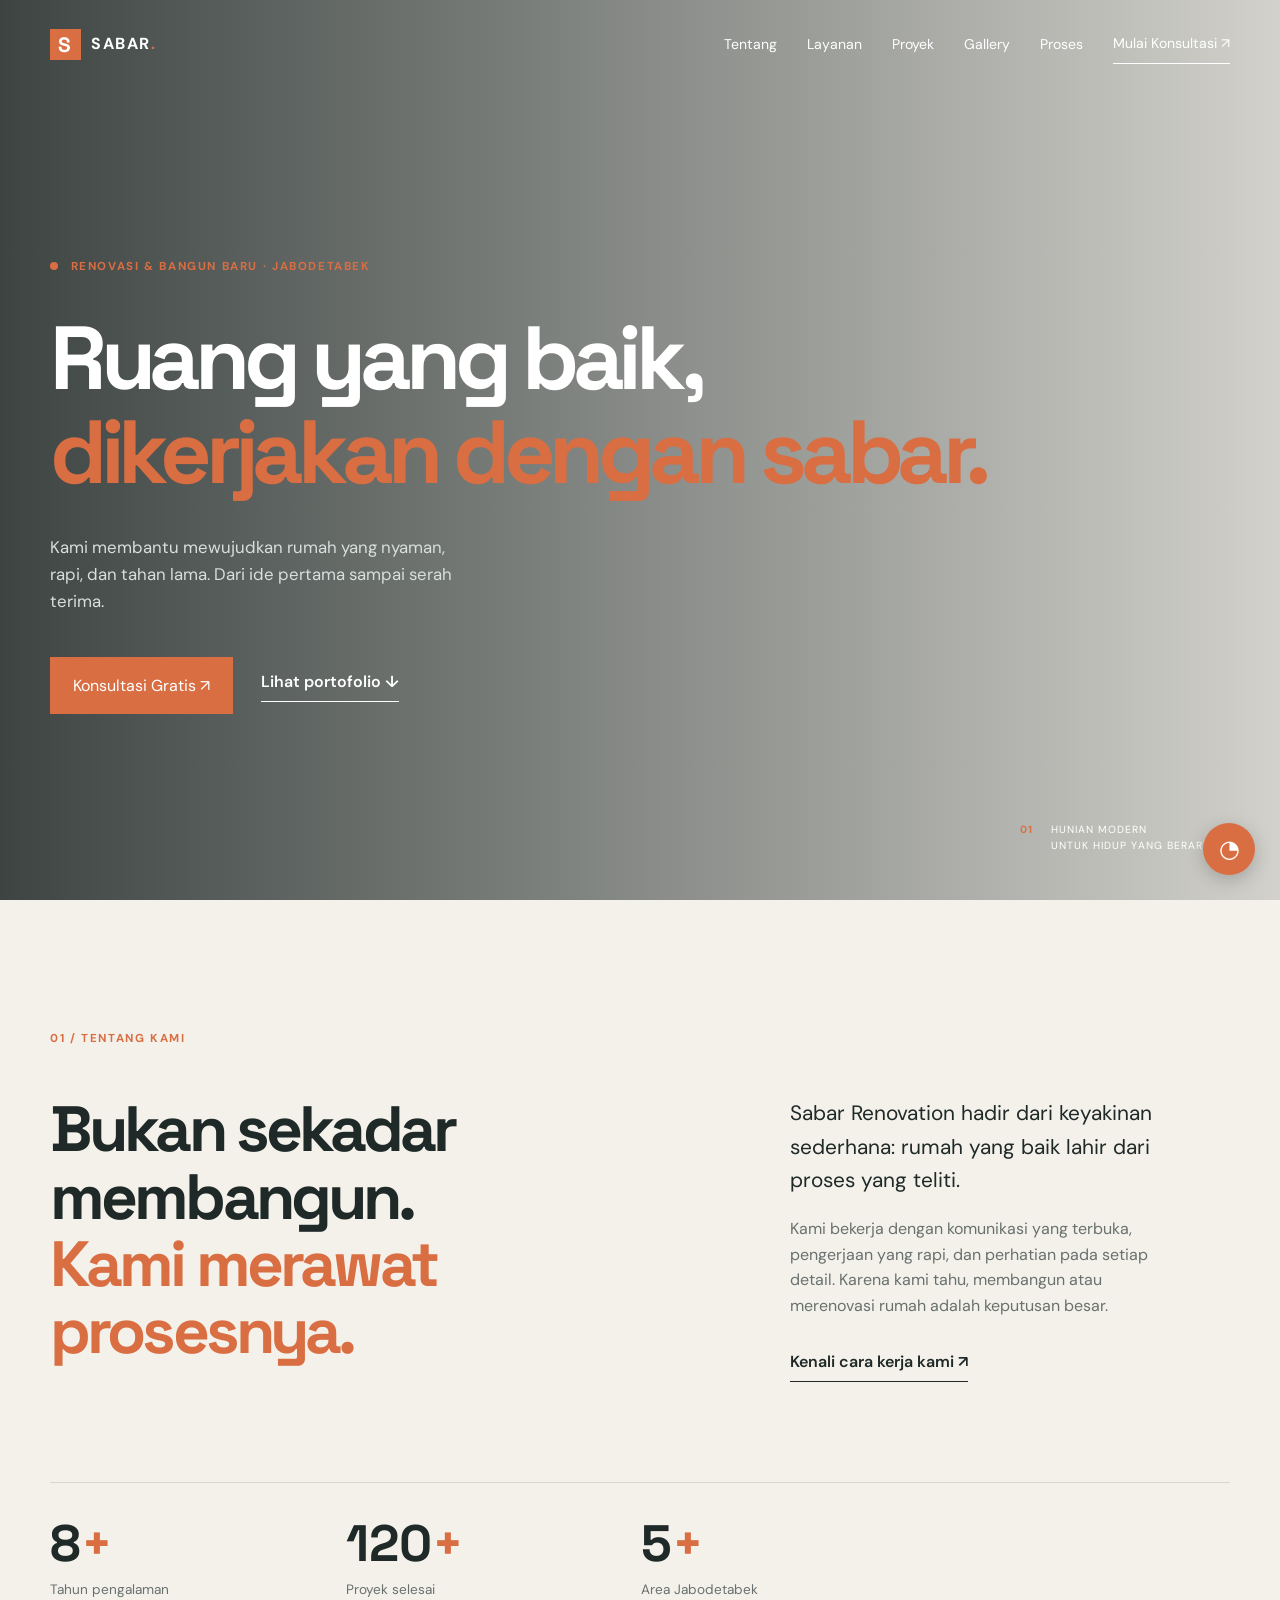
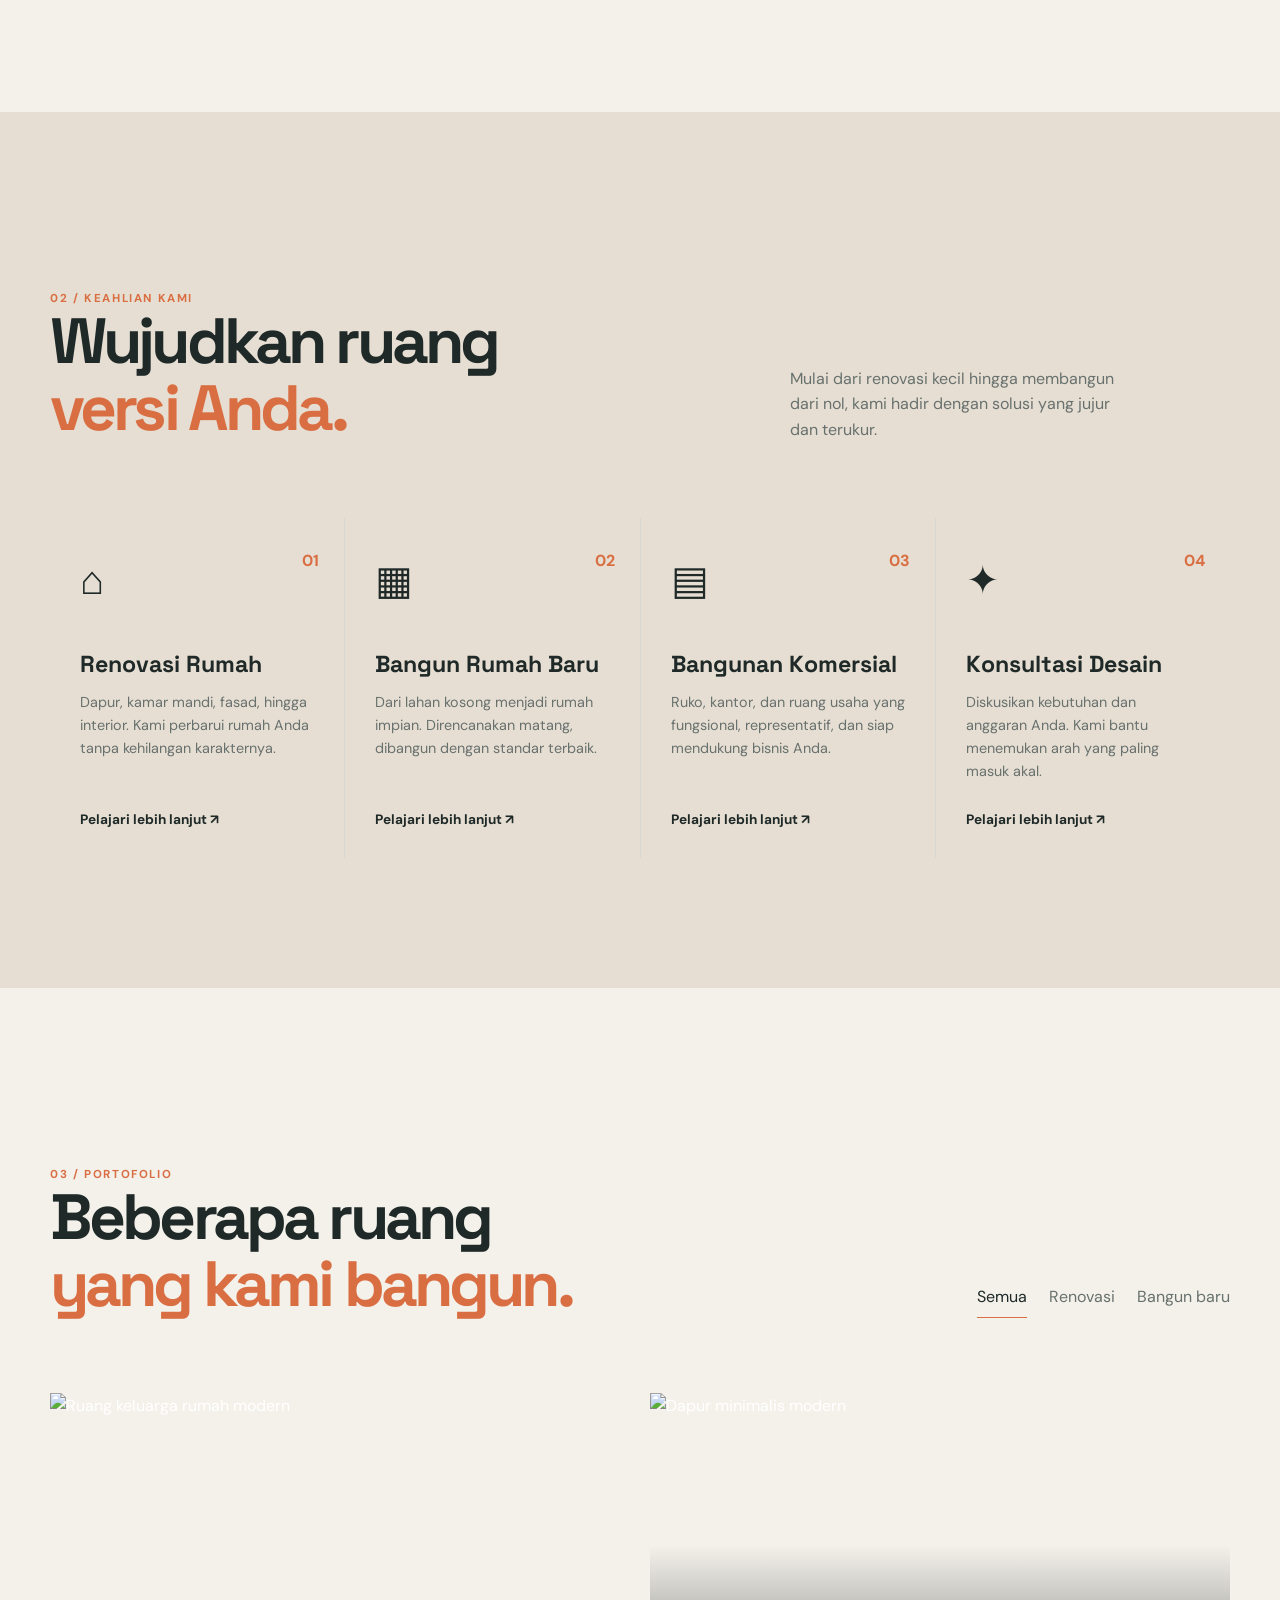
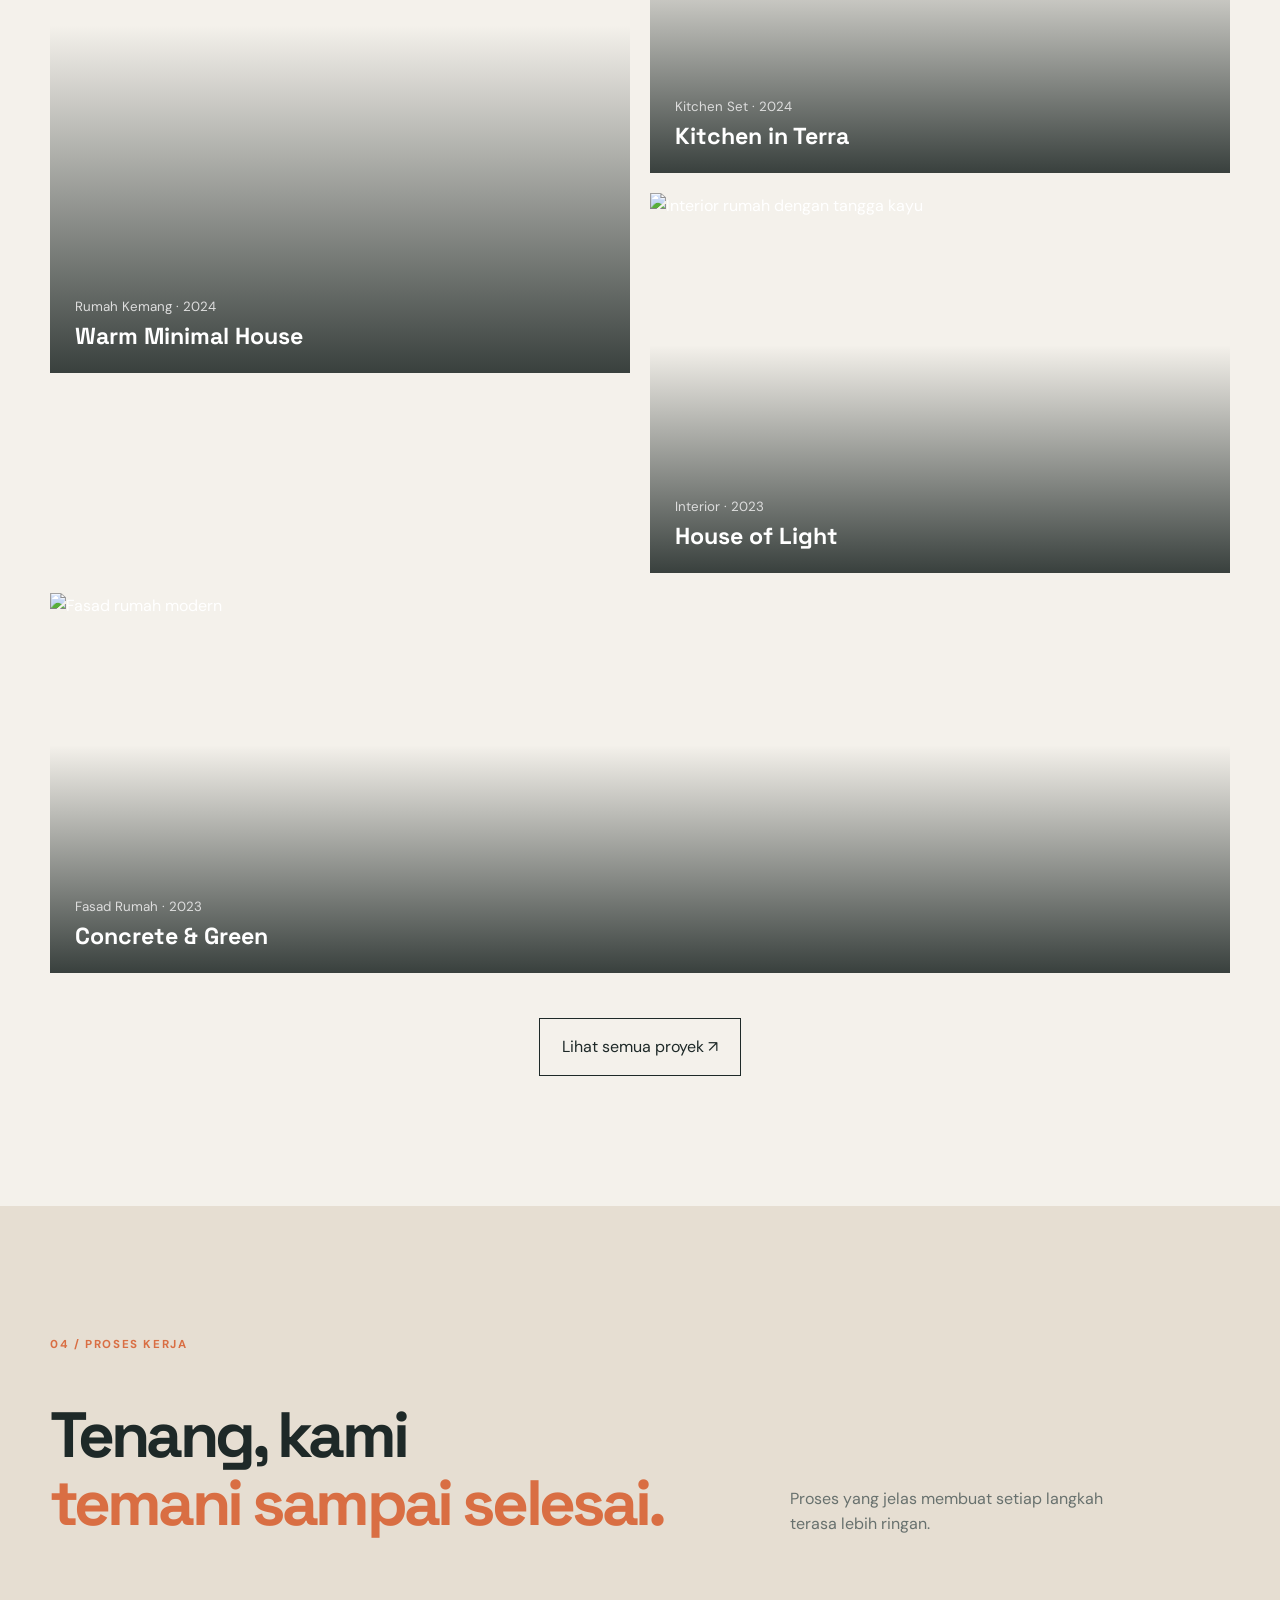
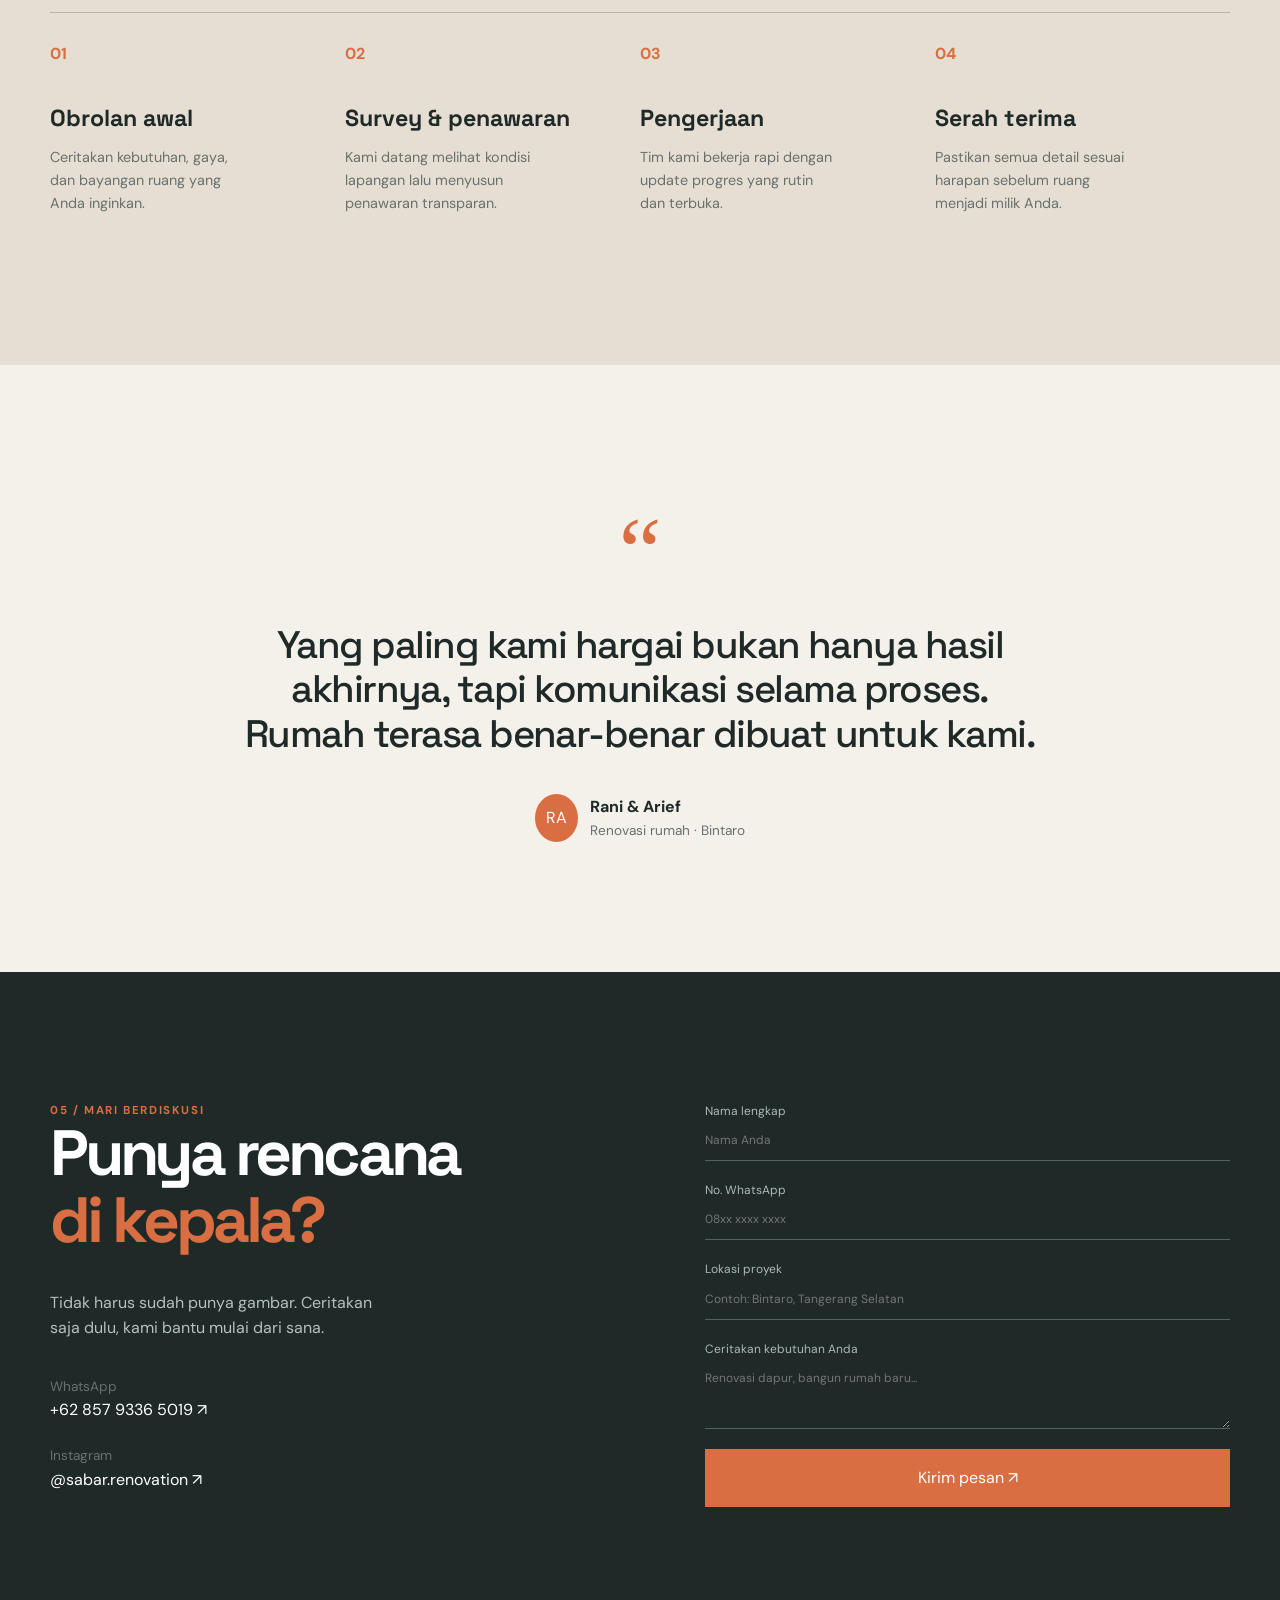
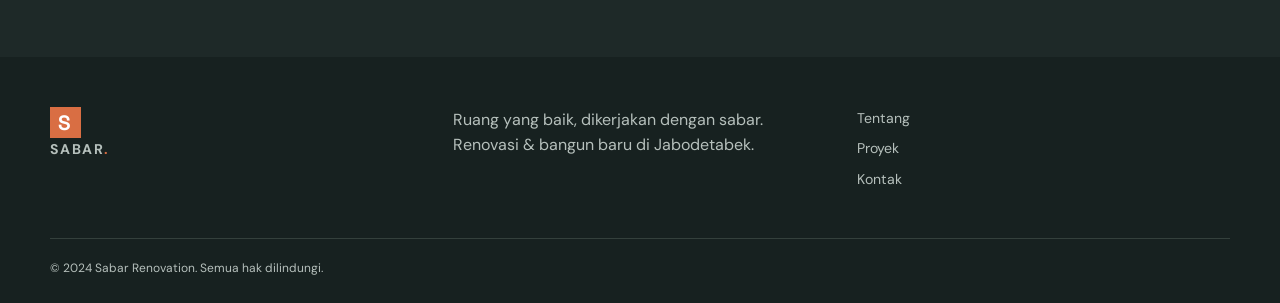
==== index.html @ 1140aaa8 "Create Sabar Renovation company profile" ====
<!doctype html>
<html lang="id">
<head>
  <meta charset="utf-8"><meta name="viewport" content="width=device-width, initial-scale=1">
  <meta name="description" content="Sabar Renovation membantu mewujudkan rumah impian melalui renovasi dan bangun baru di Jabodetabek.">
  <title>Sabar Renovation | Rumah Rapi, Dikerjakan dengan Sabar</title>
  <link rel="preconnect" href="https://fonts.googleapis.com"><link rel="preconnect" href="https://fonts.gstatic.com" crossorigin>
  <link href="https://fonts.googleapis.com/css2?family=DM+Sans:wght@400;500;600;700&family=Space+Grotesk:wght@500;600;700&display=swap" rel="stylesheet"><link rel="stylesheet" href="styles.css">
</head>
<body>
<header class="site-header"><nav class="nav container"><a class="brand" href="#top"><b>S</b><span>SABAR<span>.</span></span></a><button class="menu-toggle" aria-label="Buka menu"><i></i><i></i></button><div class="nav-links"><a href="#about">Tentang</a><a href="#services">Layanan</a><a href="#projects">Proyek</a><a href="gallery.html">Gallery</a><a href="#process">Proses</a><a class="nav-cta" href="#contact">Mulai Konsultasi ↗</a></div></nav></header>
<main>
<section class="hero" id="top"><div class="hero-image"></div><div class="hero-shade"></div><div class="container hero-content reveal"><p class="eyebrow light"><span></span> Renovasi & Bangun Baru · Jabodetabek</p><h1>Ruang yang baik,<br><em>dikerjakan dengan sabar.</em></h1><p class="hero-copy">Kami membantu mewujudkan rumah yang nyaman, rapi, dan tahan lama. Dari ide pertama sampai serah terima.</p><div class="hero-actions"><a class="button button-accent" href="https://wa.me/6285793365019?text=Halo%20Sabar%20Renovation%2C%20saya%20ingin%20konsultasi." target="_blank">Konsultasi Gratis ↗</a><a class="text-link light" href="#projects">Lihat portofolio ↓</a></div></div><div class="hero-note"><span>01</span><span>Hunian modern<br>untuk hidup yang berarti.</span></div></section>
<section class="intro section container reveal" id="about"><div class="section-label">01 / Tentang kami</div><div class="intro-grid"><h2>Bukan sekadar membangun.<br><em>Kami merawat prosesnya.</em></h2><div><p class="large-copy">Sabar Renovation hadir dari keyakinan sederhana: rumah yang baik lahir dari proses yang teliti.</p><p>Kami bekerja dengan komunikasi yang terbuka, pengerjaan yang rapi, dan perhatian pada setiap detail. Karena kami tahu, membangun atau merenovasi rumah adalah keputusan besar.</p><a class="text-link" href="#contact">Kenali cara kerja kami ↗</a></div></div><div class="stats"><div><strong data-count="8">0</strong><span>Tahun pengalaman</span></div><div><strong data-count="120">0</strong><span>Proyek selesai</span></div><div><strong data-count="5">0</strong><span>Area Jabodetabek</span></div></div></section>
<section class="services section" id="services"><div class="container"><div class="section-top reveal"><div><div class="section-label">02 / Keahlian kami</div><h2>Wujudkan ruang<br><em>versi Anda.</em></h2></div><p>Mulai dari renovasi kecil hingga membangun dari nol, kami hadir dengan solusi yang jujur dan terukur.</p></div><div class="service-grid"><article class="service-card reveal"><span>01</span><b>⌂</b><h3>Renovasi Rumah</h3><p>Dapur, kamar mandi, fasad, hingga interior. Kami perbarui rumah Anda tanpa kehilangan karakternya.</p><a href="#contact">Pelajari lebih lanjut ↗</a></article><article class="service-card reveal"><span>02</span><b>▦</b><h3>Bangun Rumah Baru</h3><p>Dari lahan kosong menjadi rumah impian. Direncanakan matang, dibangun dengan standar terbaik.</p><a href="#contact">Pelajari lebih lanjut ↗</a></article><article class="service-card reveal"><span>03</span><b>▤</b><h3>Bangunan Komersial</h3><p>Ruko, kantor, dan ruang usaha yang fungsional, representatif, dan siap mendukung bisnis Anda.</p><a href="#contact">Pelajari lebih lanjut ↗</a></article><article class="service-card reveal"><span>04</span><b>✦</b><h3>Konsultasi Desain</h3><p>Diskusikan kebutuhan dan anggaran Anda. Kami bantu menemukan arah yang paling masuk akal.</p><a href="#contact">Pelajari lebih lanjut ↗</a></article></div></div></section>
<section class="projects section container" id="projects"><div class="section-top reveal"><div><div class="section-label">03 / Portofolio</div><h2>Beberapa ruang<br><em>yang kami bangun.</em></h2></div><div class="filters"><button class="active" data-filter="all">Semua</button><button data-filter="renovasi">Renovasi</button><button data-filter="baru">Bangun baru</button></div></div><div class="project-grid"><article class="project-card tall reveal" data-category="baru"><img src="https://images.unsplash.com/photo-1600607687920-4e2a09cf159d?auto=format&fit=crop&w=1000&q=85" alt="Ruang keluarga rumah modern" loading="lazy"><div><small>Rumah Kemang · 2024</small><h3>Warm Minimal House</h3></div></article><article class="project-card reveal" data-category="renovasi"><img src="https://images.unsplash.com/photo-1556912167-f556f1f39fdf?auto=format&fit=crop&w=900&q=85" alt="Dapur minimalis modern" loading="lazy"><div><small>Kitchen Set · 2024</small><h3>Kitchen in Terra</h3></div></article><article class="project-card reveal" data-category="renovasi"><img src="https://images.unsplash.com/photo-1600566753086-00f18fb6b3ea?auto=format&fit=crop&w=900&q=85" alt="Interior rumah dengan tangga kayu" loading="lazy"><div><small>Interior · 2023</small><h3>House of Light</h3></div></article><article class="project-card wide reveal" data-category="baru"><img src="https://images.unsplash.com/photo-1600566753190-17f0baa2a6c3?auto=format&fit=crop&w=1200&q=85" alt="Fasad rumah modern" loading="lazy"><div><small>Fasad Rumah · 2023</small><h3>Concrete & Green</h3></div></article></div><div class="center"><a class="button button-outline" href="gallery.html">Lihat semua proyek ↗</a></div></section>
<section class="process section" id="process"><div class="container"><div class="section-label">04 / Proses kerja</div><div class="process-head reveal"><h2>Tenang, kami<br><em>temani sampai selesai.</em></h2><p>Proses yang jelas membuat setiap langkah terasa lebih ringan.</p></div><div class="steps"><div class="step reveal"><span>01</span><h3>Obrolan awal</h3><p>Ceritakan kebutuhan, gaya, dan bayangan ruang yang Anda inginkan.</p></div><div class="step reveal"><span>02</span><h3>Survey & penawaran</h3><p>Kami datang melihat kondisi lapangan lalu menyusun penawaran transparan.</p></div><div class="step reveal"><span>03</span><h3>Pengerjaan</h3><p>Tim kami bekerja rapi dengan update progres yang rutin dan terbuka.</p></div><div class="step reveal"><span>04</span><h3>Serah terima</h3><p>Pastikan semua detail sesuai harapan sebelum ruang menjadi milik Anda.</p></div></div></div></section>
<section class="quote section container reveal"><div class="quote-mark">“</div><blockquote>Yang paling kami hargai bukan hanya hasil akhirnya, tapi komunikasi selama proses. Rumah terasa benar-benar dibuat untuk kami.</blockquote><div class="quote-person"><div class="avatar">RA</div><div><strong>Rani & Arief</strong><span>Renovasi rumah · Bintaro</span></div></div></section>
<section class="contact section" id="contact"><div class="container contact-grid"><div class="reveal"><div class="section-label">05 / Mari berdiskusi</div><h2>Punya rencana<br><em>di kepala?</em></h2><p class="contact-intro">Tidak harus sudah punya gambar. Ceritakan saja dulu, kami bantu mulai dari sana.</p><p class="contact-details">WhatsApp<br><a href="https://wa.me/6285793365019" target="_blank">+62 857 9336 5019 ↗</a><br><br>Instagram<br><a href="#">@sabar.renovation ↗</a></p></div><form class="contact-form reveal"><label>Nama lengkap<input name="name" required placeholder="Nama Anda"></label><label>No. WhatsApp<input name="phone" required placeholder="08xx xxxx xxxx"></label><label>Lokasi proyek<input name="location" required placeholder="Contoh: Bintaro, Tangerang Selatan"></label><label>Ceritakan kebutuhan Anda<textarea name="need" required placeholder="Renovasi dapur, bangun rumah baru..."></textarea></label><button class="button button-accent" type="submit">Kirim pesan ↗</button><p class="form-status" aria-live="polite"></p></form></div></section>
</main><footer><div class="container footer-grid"><a class="brand" href="#top"><b>S</b><span>SABAR<span>.</span></span></a><p>Ruang yang baik, dikerjakan dengan sabar.<br>Renovasi & bangun baru di Jabodetabek.</p><div><a href="#about">Tentang</a><a href="#projects">Proyek</a><a href="#contact">Kontak</a></div></div><div class="container copyright">© 2024 Sabar Renovation. Semua hak dilindungi.</div></footer><a class="floating-wa" href="https://wa.me/6285793365019" target="_blank" aria-label="Hubungi via WhatsApp">◔</a><script src="script.js"></script>
</body></html>
---- styles.css ----
:root{--ink:#1e2928;--muted:#68716e;--cream:#f4f1eb;--sand:#e6ded2;--orange:#d96e43;--line:#d8d7d0}*{box-sizing:border-box}html{scroll-behavior:smooth}body{margin:0;color:var(--ink);background:var(--cream);font:16px/1.6 'DM Sans',sans-serif}h1,h2,h3,p{margin:0}h1,h2,h3{font-family:'Space Grotesk',sans-serif;line-height:1.05}h1{font-size:clamp(3.3rem,7vw,7.5rem);letter-spacing:-.07em}h2{font-size:clamp(2.7rem,5vw,5.2rem);letter-spacing:-.06em}h3{font-size:1.45rem}.container{width:min(1180px,calc(100% - 64px));margin:auto}.site-header{position:fixed;z-index:5;width:100%;color:#fff;transition:.3s}.site-header.scrolled{background:rgba(244,241,235,.95);color:var(--ink);box-shadow:0 1px 0 var(--line)}.nav{height:88px;display:flex;align-items:center;justify-content:space-between}.brand{display:flex;align-items:center;gap:10px;color:inherit;text-decoration:none;font-weight:700;letter-spacing:.1em}.brand b{display:grid;place-items:center;width:31px;height:31px;background:var(--orange);color:white;font-family:'Space Grotesk';font-size:1.3rem}.brand span span{color:var(--orange)}.nav-links{display:flex;align-items:center;gap:30px}.nav-links a,.footer-grid a{color:inherit;text-decoration:none;font-size:.88rem}.nav-cta{border-bottom:1px solid currentColor;padding:8px 0}.menu-toggle{display:none;background:none;border:0}.hero{height:100svh;min-height:680px;position:relative;color:#fff;display:flex;align-items:center;overflow:hidden}.hero-image{position:absolute;inset:0;background:url('https://images.unsplash.com/photo-1600607687939-ce8a6c25118c?auto=format&fit=crop&w=2200&q=90') center/cover;transform:scale(1.04)}.hero-shade{position:absolute;inset:0;background:linear-gradient(90deg,rgba(15,25,24,.8),rgba(15,25,24,.15))}.hero-content{position:relative;padding-top:8vh}.eyebrow,.section-label{font-size:.72rem;text-transform:uppercase;letter-spacing:.14em;font-weight:700;color:var(--orange)}.eyebrow{margin-bottom:35px}.eyebrow span{display:inline-block;width:8px;height:8px;background:var(--orange);border-radius:50%;margin-right:8px}.hero h1 em,h2 em{color:var(--orange);font-style:normal}.hero-copy{max-width:405px;margin:35px 0 42px;font-size:1.05rem;color:#d8dfdc}.hero-actions{display:flex;align-items:center;gap:28px}.button{display:inline-block;padding:15px 22px;border:1px solid transparent;text-decoration:none;font-weight:700;transition:.25s;cursor:pointer;font:inherit}.button-accent{background:var(--orange);color:#fff}.button-accent:hover{background:#bd5734;transform:translateY(-3px)}.button-outline{color:var(--ink);border-color:var(--ink)}.button-outline:hover{background:var(--ink);color:#fff}.text-link{color:var(--ink);text-decoration:none;border-bottom:1px solid currentColor;padding-bottom:7px;font-weight:600}.text-link.light{color:#fff}.hero-note{position:absolute;right:5%;bottom:45px;display:flex;gap:18px;text-transform:uppercase;font-size:.65rem;letter-spacing:.1em}.hero-note span:first-child{color:var(--orange);font-weight:bold}.section{padding:130px 0}.intro{padding-bottom:110px}.intro-grid,.section-top,.process-head{display:grid;grid-template-columns:1.2fr .8fr;gap:80px;margin-top:48px}.intro-grid>div p{color:var(--muted);max-width:390px}.large-copy{font-size:1.3rem;color:var(--ink)!important;margin-bottom:20px}.intro .text-link{display:inline-block;margin-top:30px}.stats{display:flex;border-top:1px solid var(--line);margin-top:100px;padding-top:28px;gap:15%;}.stats strong{font:700 3.2rem 'Space Grotesk';display:block}.stats strong:after{content:'+';color:var(--orange)}.stats span{color:var(--muted);font-size:.85rem}.services,.process{background:var(--sand)}.section-top>p,.process-head>p{align-self:end;color:var(--muted);max-width:330px}.service-grid{display:grid;grid-template-columns:repeat(4,1fr);gap:1px;background:var(--line);margin-top:75px}.service-card{background:var(--sand);padding:30px;min-height:340px;position:relative;transition:.3s}.service-card:hover{background:#f0e9df;transform:translateY(-7px)}.service-card>span{position:absolute;right:25px;color:var(--orange);font-weight:700}.service-card>b{font-size:2.5rem;font-weight:400}.service-card h3{margin:40px 0 15px}.service-card p{color:var(--muted);font-size:.9rem}.service-card a{position:absolute;bottom:27px;color:var(--ink);font-size:.85rem;text-decoration:none;font-weight:700}.filters{display:flex;gap:22px;align-items:end;justify-content:end}.filters button{border:0;background:none;color:var(--muted);font:inherit;border-bottom:1px solid transparent;padding:8px 0;cursor:pointer}.filters button.active{color:var(--ink);border-color:var(--orange)}.project-grid{display:grid;grid-template-columns:1fr 1fr;gap:20px;margin-top:75px}.project-card{height:380px;position:relative;overflow:hidden;color:#fff}.project-card.tall{height:580px;grid-row:span 2}.project-card.wide{grid-column:span 2}.project-card img{width:100%;height:100%;object-fit:cover;transition:.7s}.project-card:after{content:'';position:absolute;inset:40% 0 0;background:linear-gradient(transparent,rgba(10,20,18,.8))}.project-card:hover img{transform:scale(1.06)}.project-card>div{position:absolute;z-index:1;bottom:25px;left:25px}.project-card small{color:#ddd}.project-card h3{margin-top:5px}.center{text-align:center;margin-top:45px}.process-head{margin-bottom:75px}.steps{display:grid;grid-template-columns:repeat(4,1fr);gap:0}.step{padding:28px 32px 20px 0;border-top:1px solid #b9b5ad}.step span{color:var(--orange);font-weight:700}.step h3{margin:40px 0 15px}.step p{color:var(--muted);font-size:.9rem;max-width:200px}.quote{max-width:900px;text-align:center}.quote-mark{font:6rem Georgia;color:var(--orange);height:90px}.quote blockquote{font:500 clamp(1.8rem,3vw,3rem)/1.15 'Space Grotesk';letter-spacing:-.04em}.quote-person{display:flex;justify-content:center;align-items:center;gap:12px;text-align:left;margin-top:35px}.avatar{background:var(--orange);color:#fff;border-radius:50%;padding:11px}.quote-person span,.contact-details{display:block;color:var(--muted);font-size:.85rem}.contact{background:var(--ink);color:#fff}.contact-grid{display:grid;grid-template-columns:1fr 1fr;gap:130px}.contact-intro{color:#b6c0bc;max-width:330px;margin:35px 0}.contact-details a{color:#fff;text-decoration:none;font-size:1rem}.contact-form{display:grid;gap:20px}.contact-form label{font-size:.75rem;color:#aeb9b4}.contact-form input,.contact-form textarea{display:block;width:100%;background:none;border:0;border-bottom:1px solid #55615d;color:#fff;padding:10px 0;font:inherit;outline:0}.contact-form textarea{height:70px;resize:vertical}.contact-form input:focus,.contact-form textarea:focus{border-color:var(--orange)}.form-status{color:var(--orange)}footer{background:#172120;color:#b6c0bc;padding:50px 0 25px}.footer-grid{display:grid;grid-template-columns:1fr 1fr 1fr;gap:30px}.footer-grid a{display:block;margin-bottom:8px}.copyright{border-top:1px solid #34403c;margin-top:40px;padding-top:20px;font-size:.75rem}.floating-wa{position:fixed;right:25px;bottom:25px;width:52px;height:52px;border-radius:50%;display:grid;place-items:center;background:var(--orange);color:#fff;text-decoration:none;font-size:1.5rem;z-index:4;box-shadow:0 5px 18px #0003}.reveal{opacity:0;transform:translateY(25px);transition:opacity .7s,transform .7s}.reveal.visible{opacity:1;transform:none}
@media(max-width:760px){.container{width:calc(100% - 40px)}.nav{height:72px}.menu-toggle{display:block}.menu-toggle i{display:block;background:currentColor;width:25px;height:2px;margin:6px}.nav-links{display:none;position:absolute;top:72px;left:0;right:0;background:var(--cream);color:var(--ink);padding:25px 20px;flex-direction:column;align-items:flex-start}.nav-links.open{display:flex}.hero{min-height:650px}.hero-content{padding-top:40px}.hero h1{font-size:3.8rem}.hero-note{display:none}.section{padding:85px 0}.intro-grid,.section-top,.process-head,.contact-grid{grid-template-columns:1fr;gap:35px}.stats{gap:25px;margin-top:65px}.stats strong{font-size:2.3rem}.stats span{font-size:.7rem}.service-grid,.steps{grid-template-columns:1fr 1fr}.service-card{min-height:300px;padding:20px}.service-card h3{margin-top:30px}.filters{justify-content:start;flex-wrap:wrap;gap:15px}.project-grid{display:block;margin-top:45px}.project-card,.project-card.tall,.project-card.wide{height:360px;margin-bottom:16px}.contact-grid{gap:60px}.footer-grid{grid-template-columns:1fr 1fr}.footer-grid p{grid-column:span 2}.hero-actions{flex-wrap:wrap}.process-head{margin-bottom:45px}}
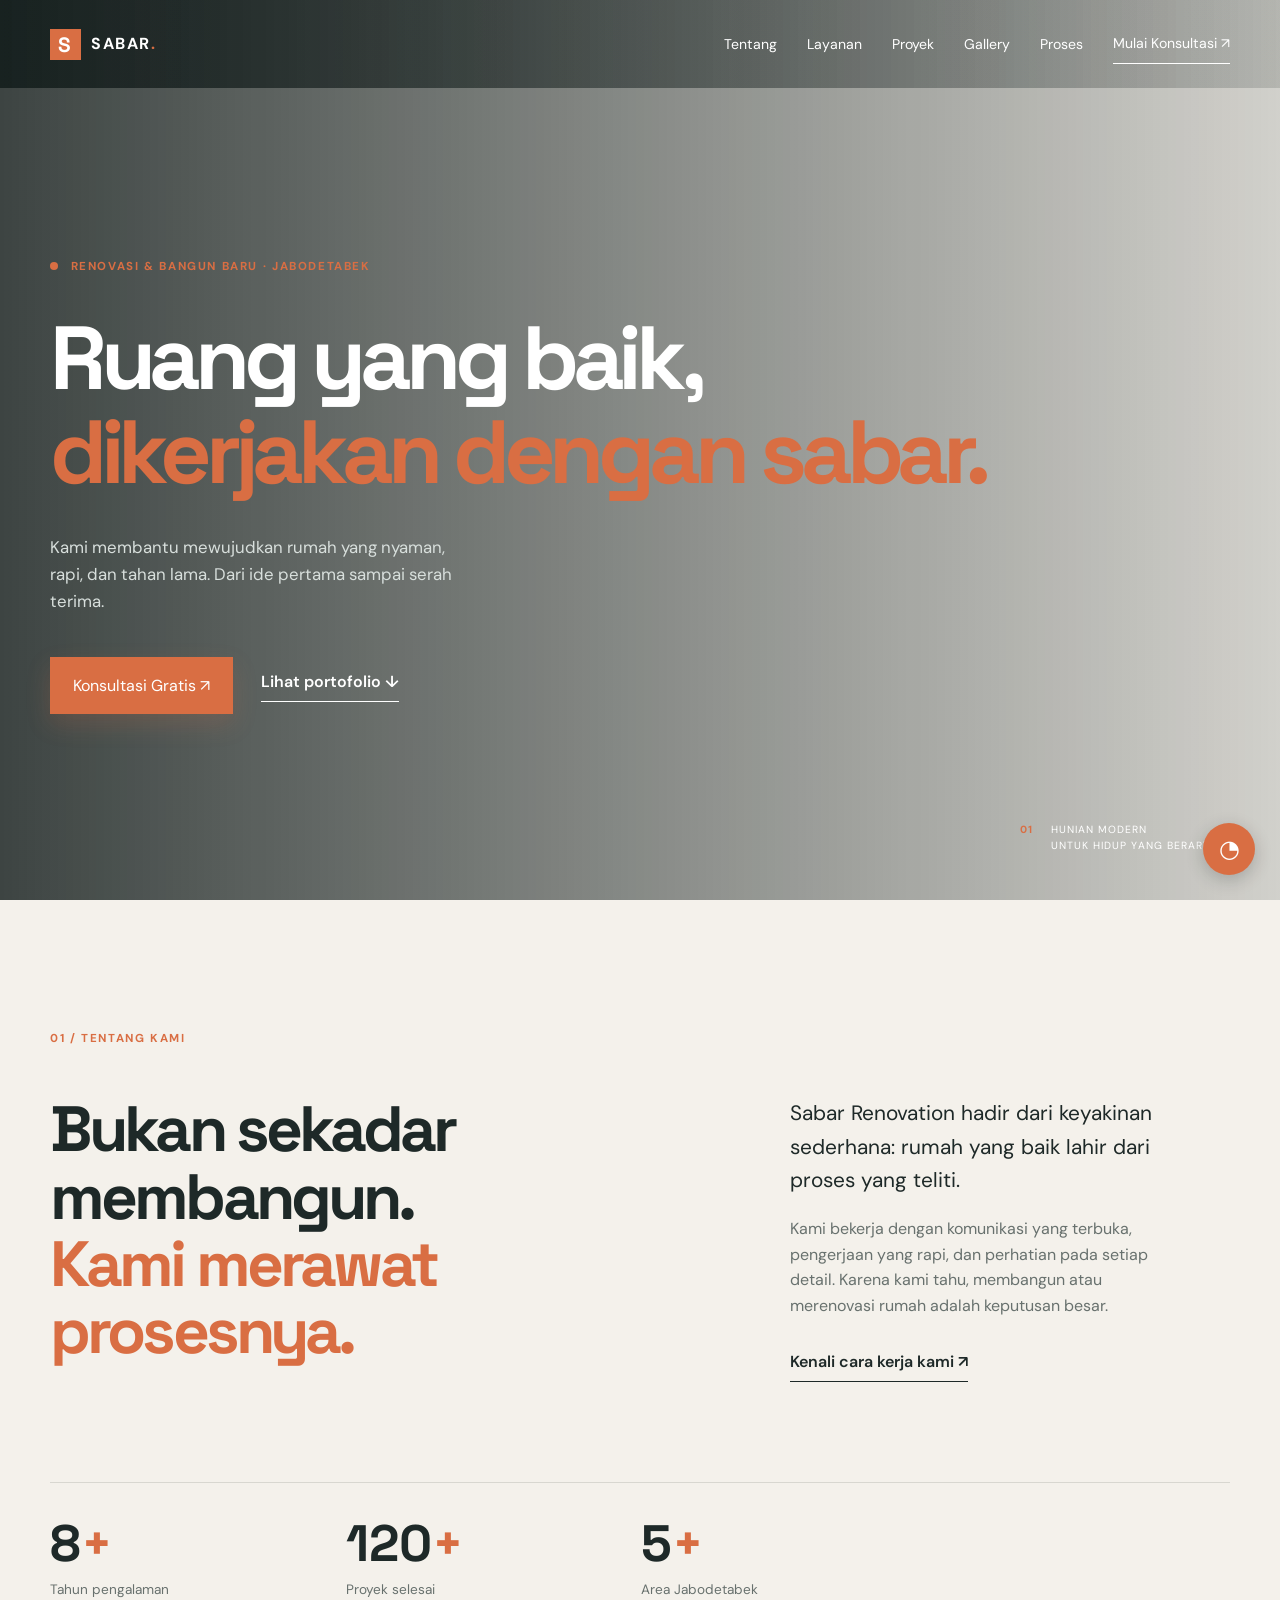
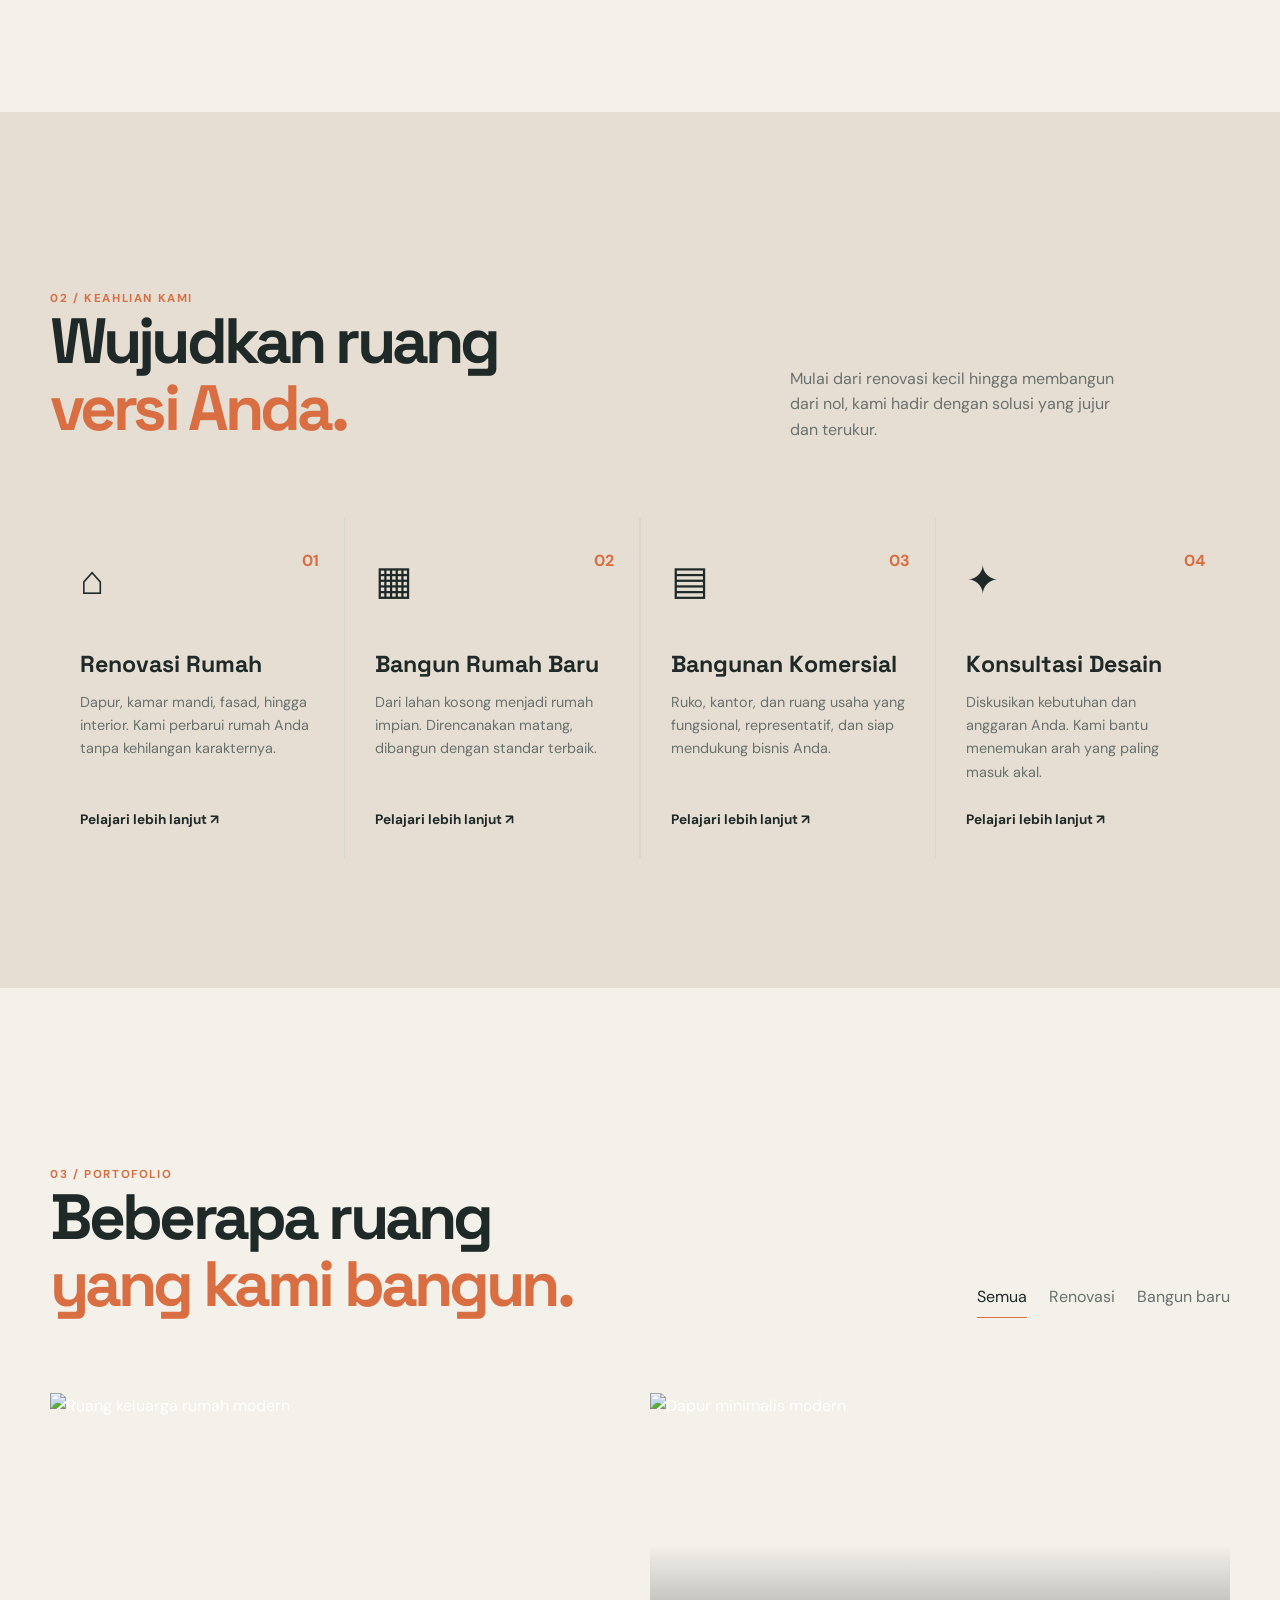
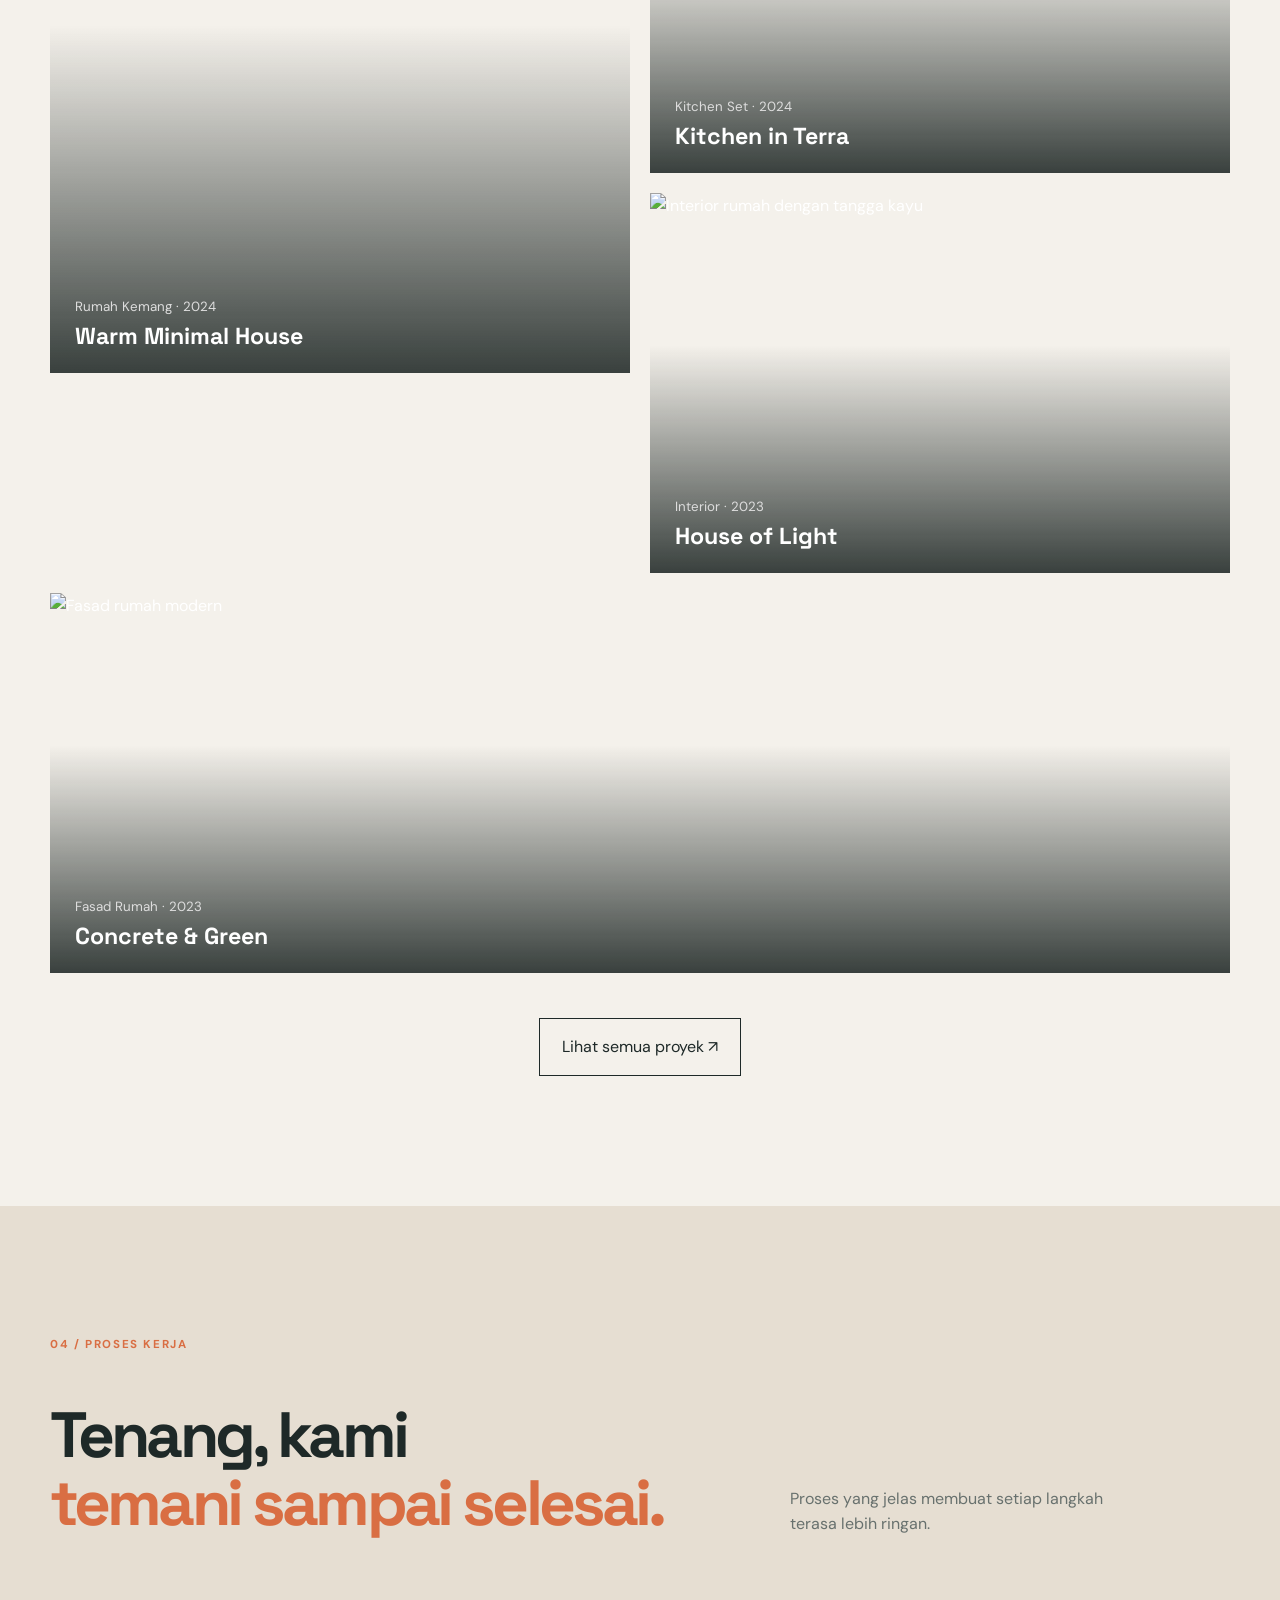
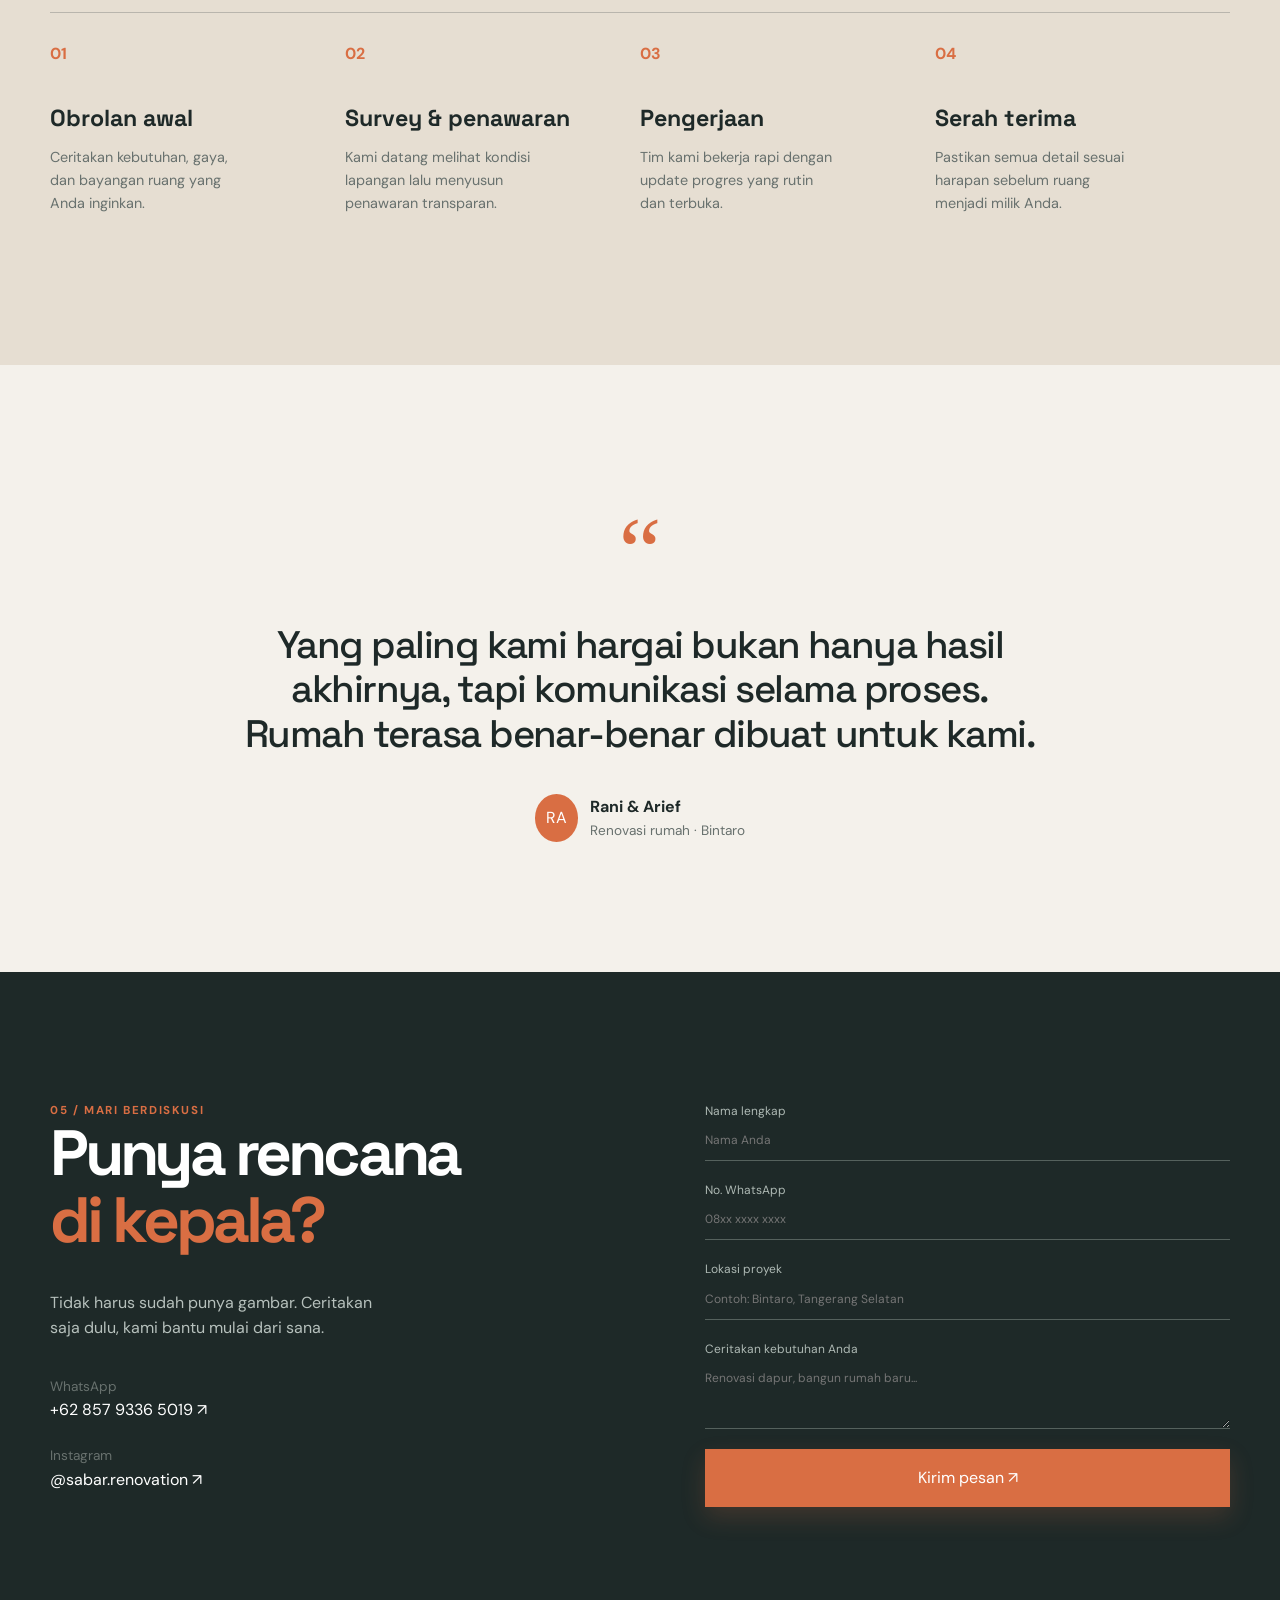
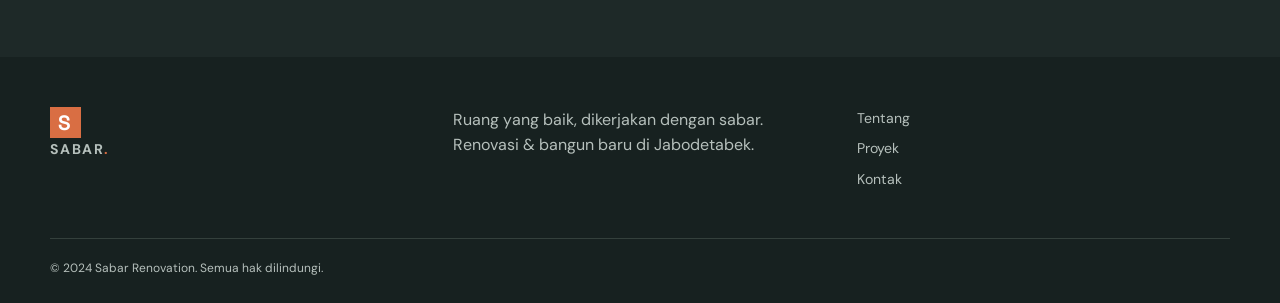
==== commit adee7ba4: "Add responsive motion design" ====
--- a/index.html
+++ b/index.html
@@ -5,7 +5,7 @@
   <meta name="description" content="Sabar Renovation membantu mewujudkan rumah impian melalui renovasi dan bangun baru di Jabodetabek.">
   <title>Sabar Renovation | Rumah Rapi, Dikerjakan dengan Sabar</title>
   <link rel="preconnect" href="https://fonts.googleapis.com"><link rel="preconnect" href="https://fonts.gstatic.com" crossorigin>
-  <link href="https://fonts.googleapis.com/css2?family=DM+Sans:wght@400;500;600;700&family=Space+Grotesk:wght@500;600;700&display=swap" rel="stylesheet"><link rel="stylesheet" href="styles.css">
+  <link href="https://fonts.googleapis.com/css2?family=DM+Sans:wght@400;500;600;700&family=Space+Grotesk:wght@500;600;700&display=swap" rel="stylesheet"><link rel="stylesheet" href="styles.css"><link rel="stylesheet" href="motion.css">
 </head>
 <body>
 <header class="site-header"><nav class="nav container"><a class="brand" href="#top"><b>S</b><span>SABAR<span>.</span></span></a><button class="menu-toggle" aria-label="Buka menu"><i></i><i></i></button><div class="nav-links"><a href="#about">Tentang</a><a href="#services">Layanan</a><a href="#projects">Proyek</a><a href="gallery.html">Gallery</a><a href="#process">Proses</a><a class="nav-cta" href="#contact">Mulai Konsultasi ↗</a></div></nav></header>
--- a/styles.css
+++ b/styles.css
@@ -1,2 +1,40 @@
 :root{--ink:#1e2928;--muted:#68716e;--cream:#f4f1eb;--sand:#e6ded2;--orange:#d96e43;--line:#d8d7d0}*{box-sizing:border-box}html{scroll-behavior:smooth}body{margin:0;color:var(--ink);background:var(--cream);font:16px/1.6 'DM Sans',sans-serif}h1,h2,h3,p{margin:0}h1,h2,h3{font-family:'Space Grotesk',sans-serif;line-height:1.05}h1{font-size:clamp(3.3rem,7vw,7.5rem);letter-spacing:-.07em}h2{font-size:clamp(2.7rem,5vw,5.2rem);letter-spacing:-.06em}h3{font-size:1.45rem}.container{width:min(1180px,calc(100% - 64px));margin:auto}.site-header{position:fixed;z-index:5;width:100%;color:#fff;transition:.3s}.site-header.scrolled{background:rgba(244,241,235,.95);color:var(--ink);box-shadow:0 1px 0 var(--line)}.nav{height:88px;display:flex;align-items:center;justify-content:space-between}.brand{display:flex;align-items:center;gap:10px;color:inherit;text-decoration:none;font-weight:700;letter-spacing:.1em}.brand b{display:grid;place-items:center;width:31px;height:31px;background:var(--orange);color:white;font-family:'Space Grotesk';font-size:1.3rem}.brand span span{color:var(--orange)}.nav-links{display:flex;align-items:center;gap:30px}.nav-links a,.footer-grid a{color:inherit;text-decoration:none;font-size:.88rem}.nav-cta{border-bottom:1px solid currentColor;padding:8px 0}.menu-toggle{display:none;background:none;border:0}.hero{height:100svh;min-height:680px;position:relative;color:#fff;display:flex;align-items:center;overflow:hidden}.hero-image{position:absolute;inset:0;background:url('https://images.unsplash.com/photo-1600607687939-ce8a6c25118c?auto=format&fit=crop&w=2200&q=90') center/cover;transform:scale(1.04)}.hero-shade{position:absolute;inset:0;background:linear-gradient(90deg,rgba(15,25,24,.8),rgba(15,25,24,.15))}.hero-content{position:relative;padding-top:8vh}.eyebrow,.section-label{font-size:.72rem;text-transform:uppercase;letter-spacing:.14em;font-weight:700;color:var(--orange)}.eyebrow{margin-bottom:35px}.eyebrow span{display:inline-block;width:8px;height:8px;background:var(--orange);border-radius:50%;margin-right:8px}.hero h1 em,h2 em{color:var(--orange);font-style:normal}.hero-copy{max-width:405px;margin:35px 0 42px;font-size:1.05rem;color:#d8dfdc}.hero-actions{display:flex;align-items:center;gap:28px}.button{display:inline-block;padding:15px 22px;border:1px solid transparent;text-decoration:none;font-weight:700;transition:.25s;cursor:pointer;font:inherit}.button-accent{background:var(--orange);color:#fff}.button-accent:hover{background:#bd5734;transform:translateY(-3px)}.button-outline{color:var(--ink);border-color:var(--ink)}.button-outline:hover{background:var(--ink);color:#fff}.text-link{color:var(--ink);text-decoration:none;border-bottom:1px solid currentColor;padding-bottom:7px;font-weight:600}.text-link.light{color:#fff}.hero-note{position:absolute;right:5%;bottom:45px;display:flex;gap:18px;text-transform:uppercase;font-size:.65rem;letter-spacing:.1em}.hero-note span:first-child{color:var(--orange);font-weight:bold}.section{padding:130px 0}.intro{padding-bottom:110px}.intro-grid,.section-top,.process-head{display:grid;grid-template-columns:1.2fr .8fr;gap:80px;margin-top:48px}.intro-grid>div p{color:var(--muted);max-width:390px}.large-copy{font-size:1.3rem;color:var(--ink)!important;margin-bottom:20px}.intro .text-link{display:inline-block;margin-top:30px}.stats{display:flex;border-top:1px solid var(--line);margin-top:100px;padding-top:28px;gap:15%;}.stats strong{font:700 3.2rem 'Space Grotesk';display:block}.stats strong:after{content:'+';color:var(--orange)}.stats span{color:var(--muted);font-size:.85rem}.services,.process{background:var(--sand)}.section-top>p,.process-head>p{align-self:end;color:var(--muted);max-width:330px}.service-grid{display:grid;grid-template-columns:repeat(4,1fr);gap:1px;background:var(--line);margin-top:75px}.service-card{background:var(--sand);padding:30px;min-height:340px;position:relative;transition:.3s}.service-card:hover{background:#f0e9df;transform:translateY(-7px)}.service-card>span{position:absolute;right:25px;color:var(--orange);font-weight:700}.service-card>b{font-size:2.5rem;font-weight:400}.service-card h3{margin:40px 0 15px}.service-card p{color:var(--muted);font-size:.9rem}.service-card a{position:absolute;bottom:27px;color:var(--ink);font-size:.85rem;text-decoration:none;font-weight:700}.filters{display:flex;gap:22px;align-items:end;justify-content:end}.filters button{border:0;background:none;color:var(--muted);font:inherit;border-bottom:1px solid transparent;padding:8px 0;cursor:pointer}.filters button.active{color:var(--ink);border-color:var(--orange)}.project-grid{display:grid;grid-template-columns:1fr 1fr;gap:20px;margin-top:75px}.project-card{height:380px;position:relative;overflow:hidden;color:#fff}.project-card.tall{height:580px;grid-row:span 2}.project-card.wide{grid-column:span 2}.project-card img{width:100%;height:100%;object-fit:cover;transition:.7s}.project-card:after{content:'';position:absolute;inset:40% 0 0;background:linear-gradient(transparent,rgba(10,20,18,.8))}.project-card:hover img{transform:scale(1.06)}.project-card>div{position:absolute;z-index:1;bottom:25px;left:25px}.project-card small{color:#ddd}.project-card h3{margin-top:5px}.center{text-align:center;margin-top:45px}.process-head{margin-bottom:75px}.steps{display:grid;grid-template-columns:repeat(4,1fr);gap:0}.step{padding:28px 32px 20px 0;border-top:1px solid #b9b5ad}.step span{color:var(--orange);font-weight:700}.step h3{margin:40px 0 15px}.step p{color:var(--muted);font-size:.9rem;max-width:200px}.quote{max-width:900px;text-align:center}.quote-mark{font:6rem Georgia;color:var(--orange);height:90px}.quote blockquote{font:500 clamp(1.8rem,3vw,3rem)/1.15 'Space Grotesk';letter-spacing:-.04em}.quote-person{display:flex;justify-content:center;align-items:center;gap:12px;text-align:left;margin-top:35px}.avatar{background:var(--orange);color:#fff;border-radius:50%;padding:11px}.quote-person span,.contact-details{display:block;color:var(--muted);font-size:.85rem}.contact{background:var(--ink);color:#fff}.contact-grid{display:grid;grid-template-columns:1fr 1fr;gap:130px}.contact-intro{color:#b6c0bc;max-width:330px;margin:35px 0}.contact-details a{color:#fff;text-decoration:none;font-size:1rem}.contact-form{display:grid;gap:20px}.contact-form label{font-size:.75rem;color:#aeb9b4}.contact-form input,.contact-form textarea{display:block;width:100%;background:none;border:0;border-bottom:1px solid #55615d;color:#fff;padding:10px 0;font:inherit;outline:0}.contact-form textarea{height:70px;resize:vertical}.contact-form input:focus,.contact-form textarea:focus{border-color:var(--orange)}.form-status{color:var(--orange)}footer{background:#172120;color:#b6c0bc;padding:50px 0 25px}.footer-grid{display:grid;grid-template-columns:1fr 1fr 1fr;gap:30px}.footer-grid a{display:block;margin-bottom:8px}.copyright{border-top:1px solid #34403c;margin-top:40px;padding-top:20px;font-size:.75rem}.floating-wa{position:fixed;right:25px;bottom:25px;width:52px;height:52px;border-radius:50%;display:grid;place-items:center;background:var(--orange);color:#fff;text-decoration:none;font-size:1.5rem;z-index:4;box-shadow:0 5px 18px #0003}.reveal{opacity:0;transform:translateY(25px);transition:opacity .7s,transform .7s}.reveal.visible{opacity:1;transform:none}
 @media(max-width:760px){.container{width:calc(100% - 40px)}.nav{height:72px}.menu-toggle{display:block}.menu-toggle i{display:block;background:currentColor;width:25px;height:2px;margin:6px}.nav-links{display:none;position:absolute;top:72px;left:0;right:0;background:var(--cream);color:var(--ink);padding:25px 20px;flex-direction:column;align-items:flex-start}.nav-links.open{display:flex}.hero{min-height:650px}.hero-content{padding-top:40px}.hero h1{font-size:3.8rem}.hero-note{display:none}.section{padding:85px 0}.intro-grid,.section-top,.process-head,.contact-grid{grid-template-columns:1fr;gap:35px}.stats{gap:25px;margin-top:65px}.stats strong{font-size:2.3rem}.stats span{font-size:.7rem}.service-grid,.steps{grid-template-columns:1fr 1fr}.service-card{min-height:300px;padding:20px}.service-card h3{margin-top:30px}.filters{justify-content:start;flex-wrap:wrap;gap:15px}.project-grid{display:block;margin-top:45px}.project-card,.project-card.tall,.project-card.wide{height:360px;margin-bottom:16px}.contact-grid{gap:60px}.footer-grid{grid-template-columns:1fr 1fr}.footer-grid p{grid-column:span 2}.hero-actions{flex-wrap:wrap}.process-head{margin-bottom:45px}}
+
+@media(max-width:760px){
+  body{overflow-x:hidden;font-size:15px}
+  .container{width:calc(100% - 32px)}
+  .nav{height:68px}
+  .nav-links{top:68px;padding:18px 16px;gap:0;box-shadow:0 12px 24px #1721201c}
+  .nav-links a{width:100%;padding:12px 4px;font-size:1rem}
+  .nav-cta{margin-top:8px;text-align:center;border:0;background:var(--orange);color:#fff!important;padding:13px!important}
+  .hero{min-height:680px}
+  .hero-content{padding-top:55px}
+  .hero h1{font-size:clamp(3rem,15vw,4.2rem);line-height:.98}
+  .hero-copy{font-size:.95rem;margin:28px 0 32px}
+  .hero-actions{display:grid;gap:20px;justify-items:start}
+  .button{min-height:48px;padding:12px 18px}
+  .section{padding:72px 0}
+  h2{font-size:clamp(2.5rem,12vw,3.8rem)}
+  .intro-grid,.section-top,.process-head,.contact-grid{gap:28px}
+  .stats{display:grid;grid-template-columns:repeat(3,1fr);gap:12px;margin-top:58px}
+  .stats strong{font-size:clamp(1.8rem,9vw,2.5rem)}
+  .stats span{display:block;line-height:1.3}
+  .service-grid{grid-template-columns:1fr;gap:1px;margin-top:48px}
+  .service-card{min-height:270px;padding:25px}
+  .project-grid{margin-top:45px}
+  .project-card,.project-card.tall,.project-card.wide{height:300px}
+  .filters{gap:8px 18px}
+  .filters button{min-height:40px}
+  .steps{grid-template-columns:1fr;gap:0}
+  .step{padding:25px 0}
+  .step h3{margin:22px 0 10px}
+  .step p{max-width:none}
+  .contact-grid{gap:45px}
+  .contact-form{gap:18px}
+  .contact-form input,.contact-form textarea{font-size:16px}
+  .footer-grid{display:grid;grid-template-columns:1fr 1fr;gap:25px 15px}
+  .footer-grid p{grid-column:1/-1}
+  .copyright{line-height:1.4}
+  .floating-wa{right:16px;bottom:16px}
+}
--- a/motion.css
+++ b/motion.css
@@ -0,0 +1,17 @@
+/* Motion layer: subtle, fast, and disabled for users who prefer less motion. */
+:root{--ease-out:cubic-bezier(.22,1,.36,1);--ease-smooth:cubic-bezier(.4,0,.2,1)}
+body{animation:page-in .7s var(--ease-out) both}a,button{transition:color .25s var(--ease-smooth),background-color .25s var(--ease-smooth),border-color .25s var(--ease-smooth),transform .25s var(--ease-out),box-shadow .25s var(--ease-smooth)}
+.site-header{backdrop-filter:blur(0);transition:background-color .35s var(--ease-smooth),color .35s var(--ease-smooth),box-shadow .35s var(--ease-smooth),backdrop-filter .35s}.site-header.scrolled{backdrop-filter:blur(14px)}
+.nav-links a:not(.nav-cta){position:relative}.nav-links a:not(.nav-cta):after{content:'';position:absolute;right:0;bottom:2px;left:0;height:1px;background:var(--orange);transform:scaleX(0);transform-origin:right;transition:transform .35s var(--ease-out)}.nav-links a:not(.nav-cta):hover:after{transform:scaleX(1);transform-origin:left}
+.menu-toggle{cursor:pointer;padding:10px}.menu-toggle i{transition:transform .3s var(--ease-out),opacity .2s}.menu-toggle[aria-expanded=true] i:first-child{transform:translateY(4px) rotate(45deg)}.menu-toggle[aria-expanded=true] i:last-child{transform:translateY(-4px) rotate(-45deg)}
+.hero-image{animation:hero-zoom 12s var(--ease-smooth) both}.hero-content{animation:hero-content-in 1s .15s var(--ease-out) both}.hero-note{animation:hero-content-in 1s .5s var(--ease-out) both}.button-accent{box-shadow:0 10px 25px #d96e4330}.button-accent:hover{box-shadow:0 15px 30px #d96e4350}.text-link:hover{color:var(--orange)}
+.reveal{transition:opacity .8s var(--ease-out),transform .8s var(--ease-out)}.reveal:nth-child(2){transition-delay:.08s}.reveal:nth-child(3){transition-delay:.16s}.reveal:nth-child(4){transition-delay:.24s}
+.service-card,.project-card,.gallery-item{will-change:transform}.service-card{transition:background-color .35s var(--ease-smooth),transform .45s var(--ease-out),box-shadow .35s}.service-card:hover{box-shadow:0 18px 35px #1e29281a}.project-card{transition:transform .45s var(--ease-out),box-shadow .45s}.project-card:hover{transform:translateY(-6px);box-shadow:0 18px 35px #1e292830}.project-card img{transition:transform 1s var(--ease-out),filter .5s}.project-card:hover img{filter:saturate(1.08)}
+.gallery-image{position:relative}.gallery-image:after{content:'';position:absolute;inset:0;background:linear-gradient(110deg,transparent 25%,#fff5 50%,transparent 75%);transform:translateX(-120%);transition:transform .8s var(--ease-out)}.gallery-image:hover:after{transform:translateX(120%)}.gallery-item{transition:transform .35s var(--ease-out)}.gallery-item:hover{transform:translateY(-5px)}
+.lightbox{opacity:0;transition:opacity .35s var(--ease-smooth)}.lightbox.open{opacity:1}.lightbox img{transform:scale(.94);transition:transform .45s var(--ease-out)}.lightbox.open img{transform:scale(1)}
+@keyframes page-in{from{opacity:0}to{opacity:1}}@keyframes hero-zoom{from{transform:scale(1.12)}to{transform:scale(1.04)}}@keyframes hero-content-in{from{opacity:0;transform:translateY(25px)}to{opacity:1;transform:none}}
+@media(max-width:1024px){.container{width:min(100% - 48px,900px)}.nav-links{gap:20px}.intro-grid,.section-top,.process-head{gap:45px}.service-grid{grid-template-columns:repeat(2,1fr)}.project-grid{gap:14px}.gallery-grid{grid-template-columns:repeat(2,1fr)}}
+@media(max-width:760px){.container{width:calc(100% - 32px)}.hero-image{background-position:58% center}.hero-shade{background:linear-gradient(90deg,rgba(15,25,24,.86),rgba(15,25,24,.35))}.service-card:hover,.project-card:hover,.gallery-item:hover{transform:none}.project-card:hover{box-shadow:none}.gallery-grid{grid-template-columns:1fr}.lightbox{padding:16px}.lightbox-close{right:12px;top:8px;font-size:2.5rem}}
+@media(max-width:380px){.hero h1{font-size:2.8rem}.stats{gap:7px}.stats strong{font-size:1.65rem}.stats span{font-size:.65rem}.hero-copy{max-width:290px}.section{padding:62px 0}}
+@media(orientation:landscape) and (max-height:600px){.hero{min-height:560px}.hero-content{padding-top:80px}.hero h1{font-size:clamp(2.5rem,8vw,4.5rem)}.hero-copy{margin:18px 0 22px}.hero-note{display:none}}
+@media(prefers-reduced-motion:reduce){*,*:before,*:after{animation-duration:.01ms!important;animation-iteration-count:1!important;scroll-behavior:auto!important;transition-duration:.01ms!important}.reveal{opacity:1;transform:none}}
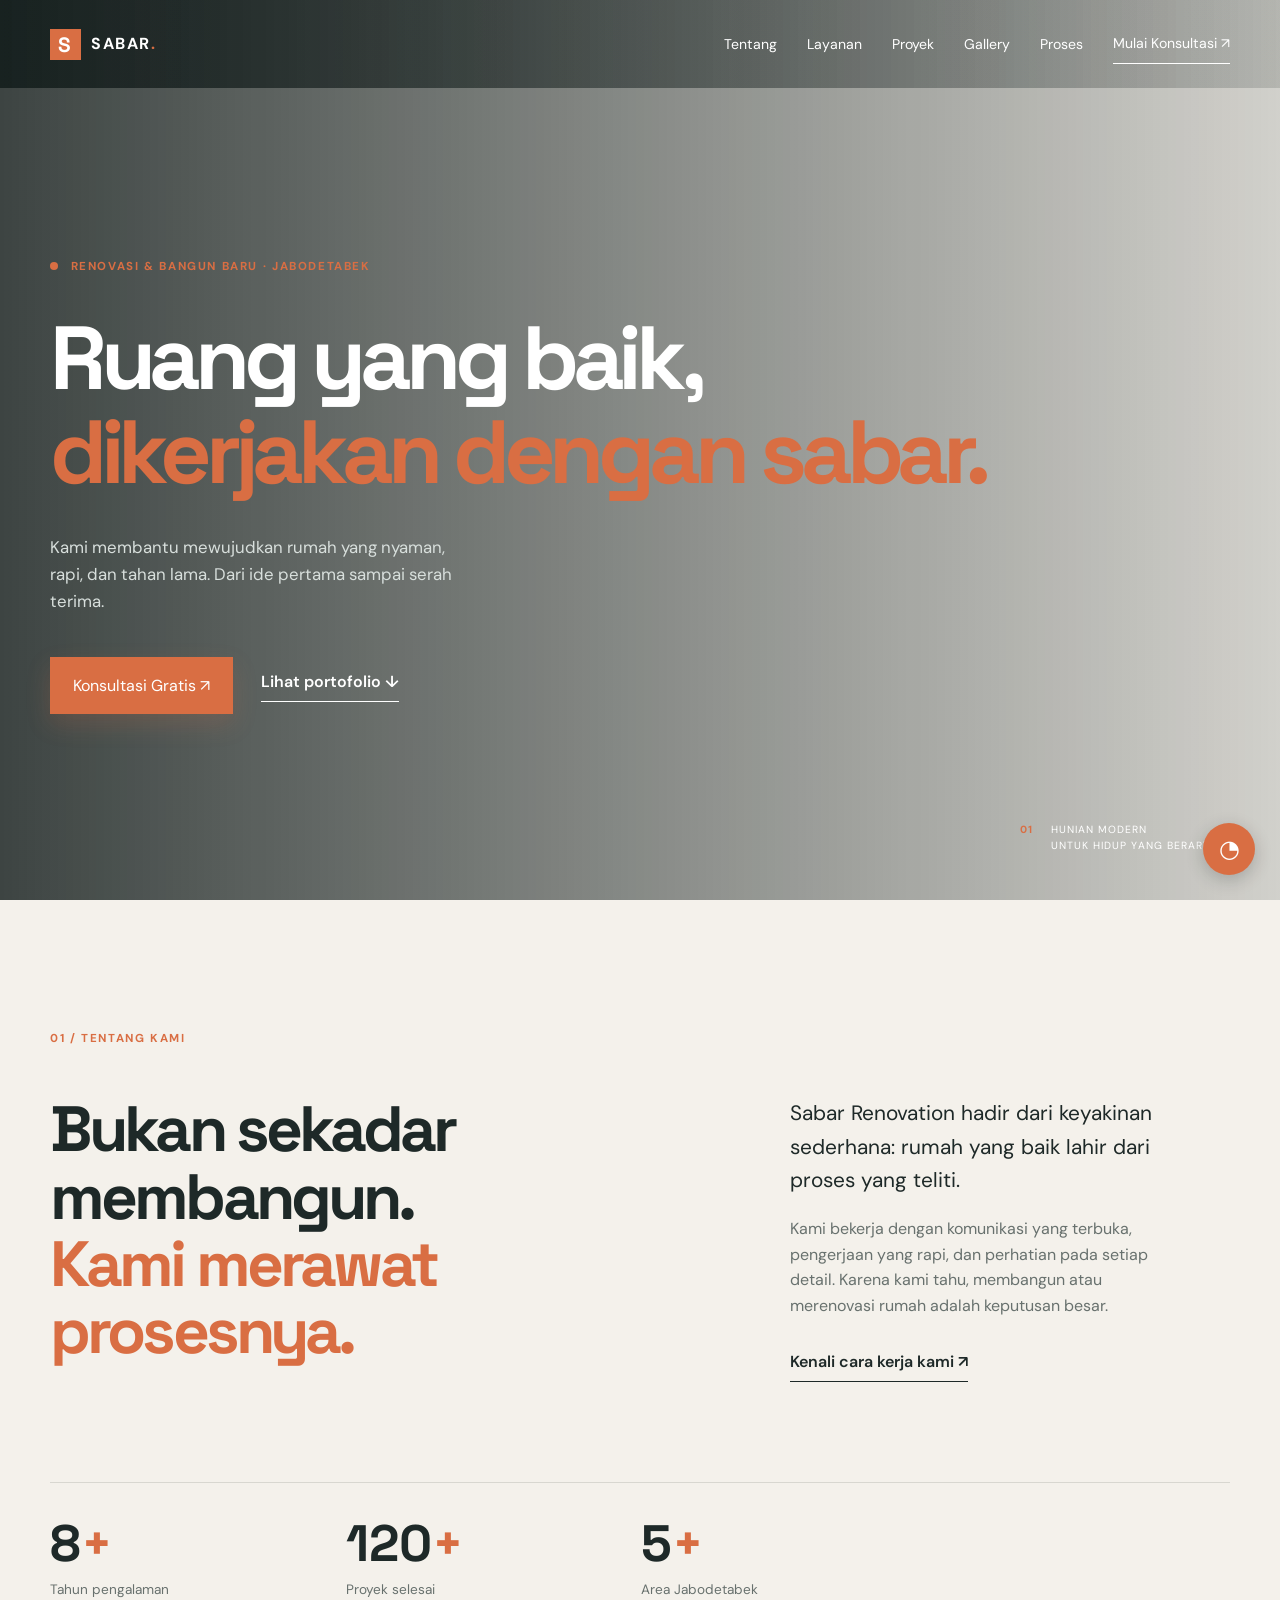
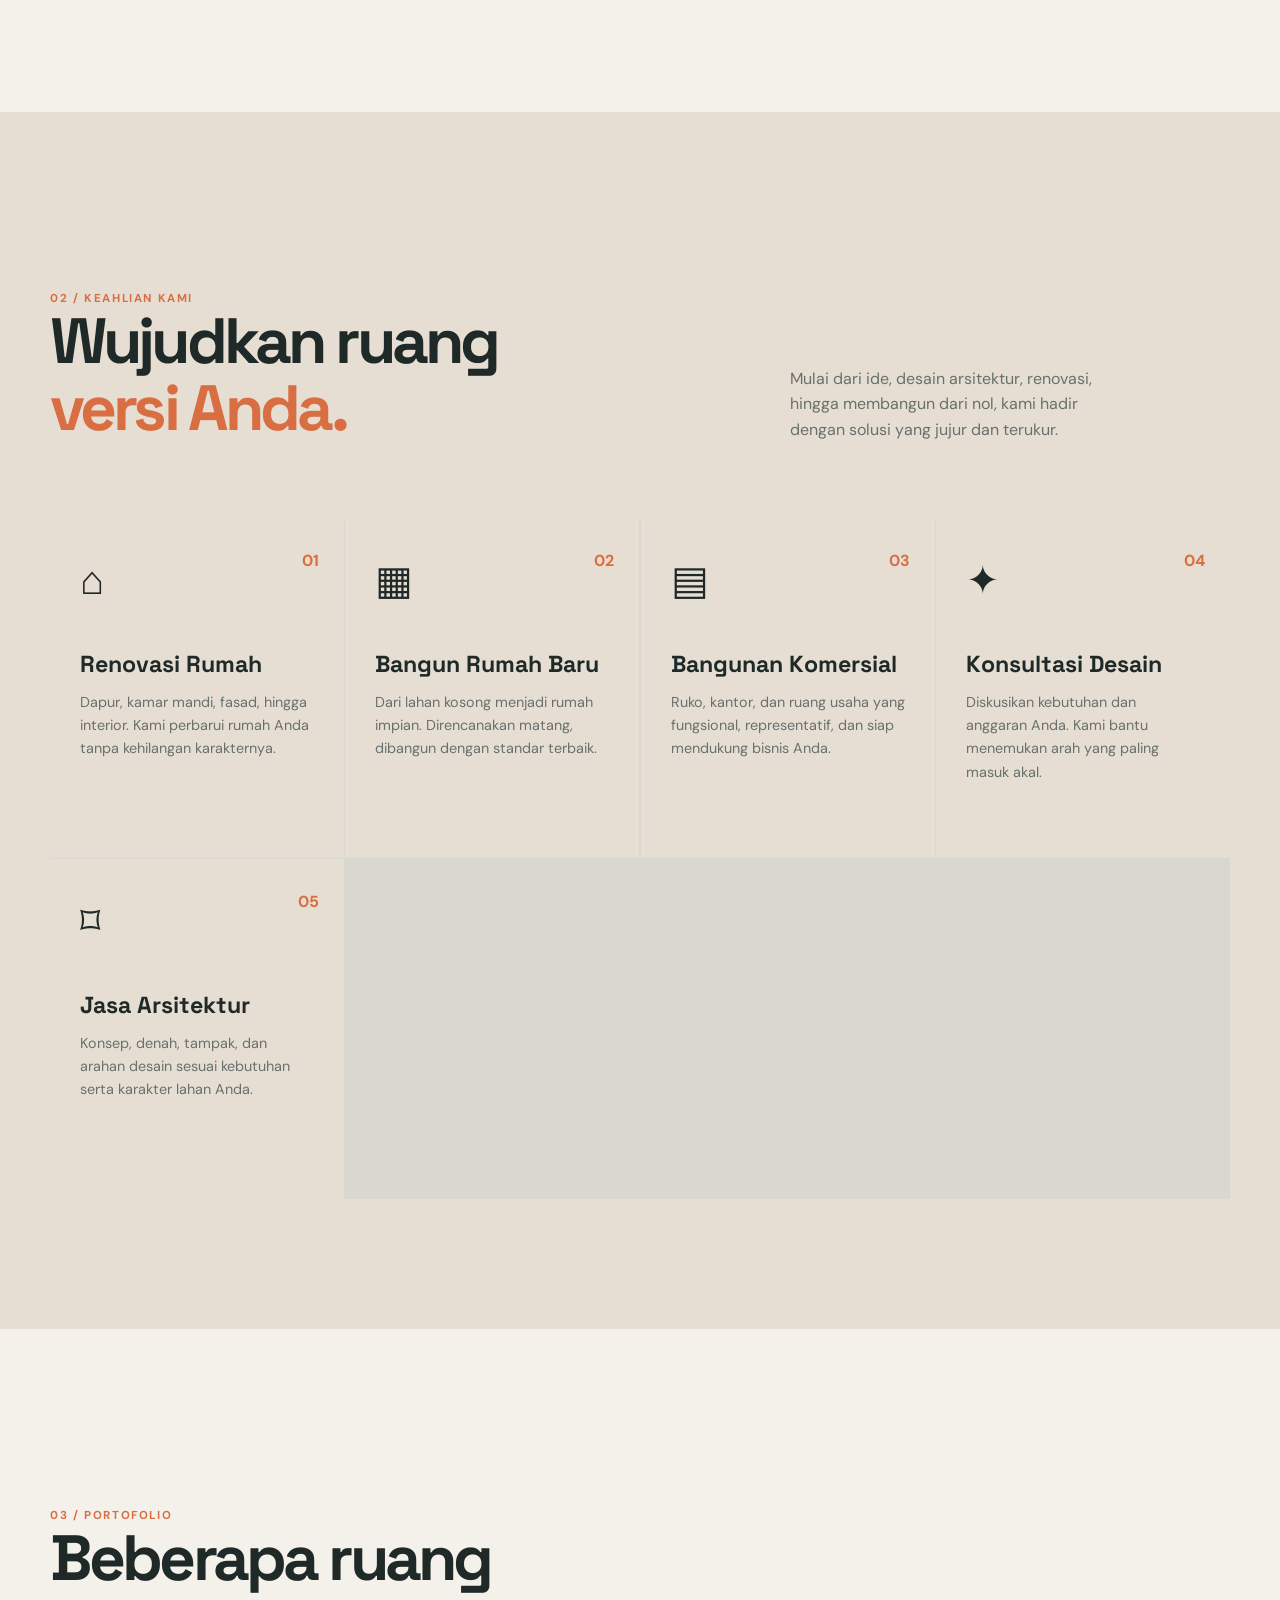
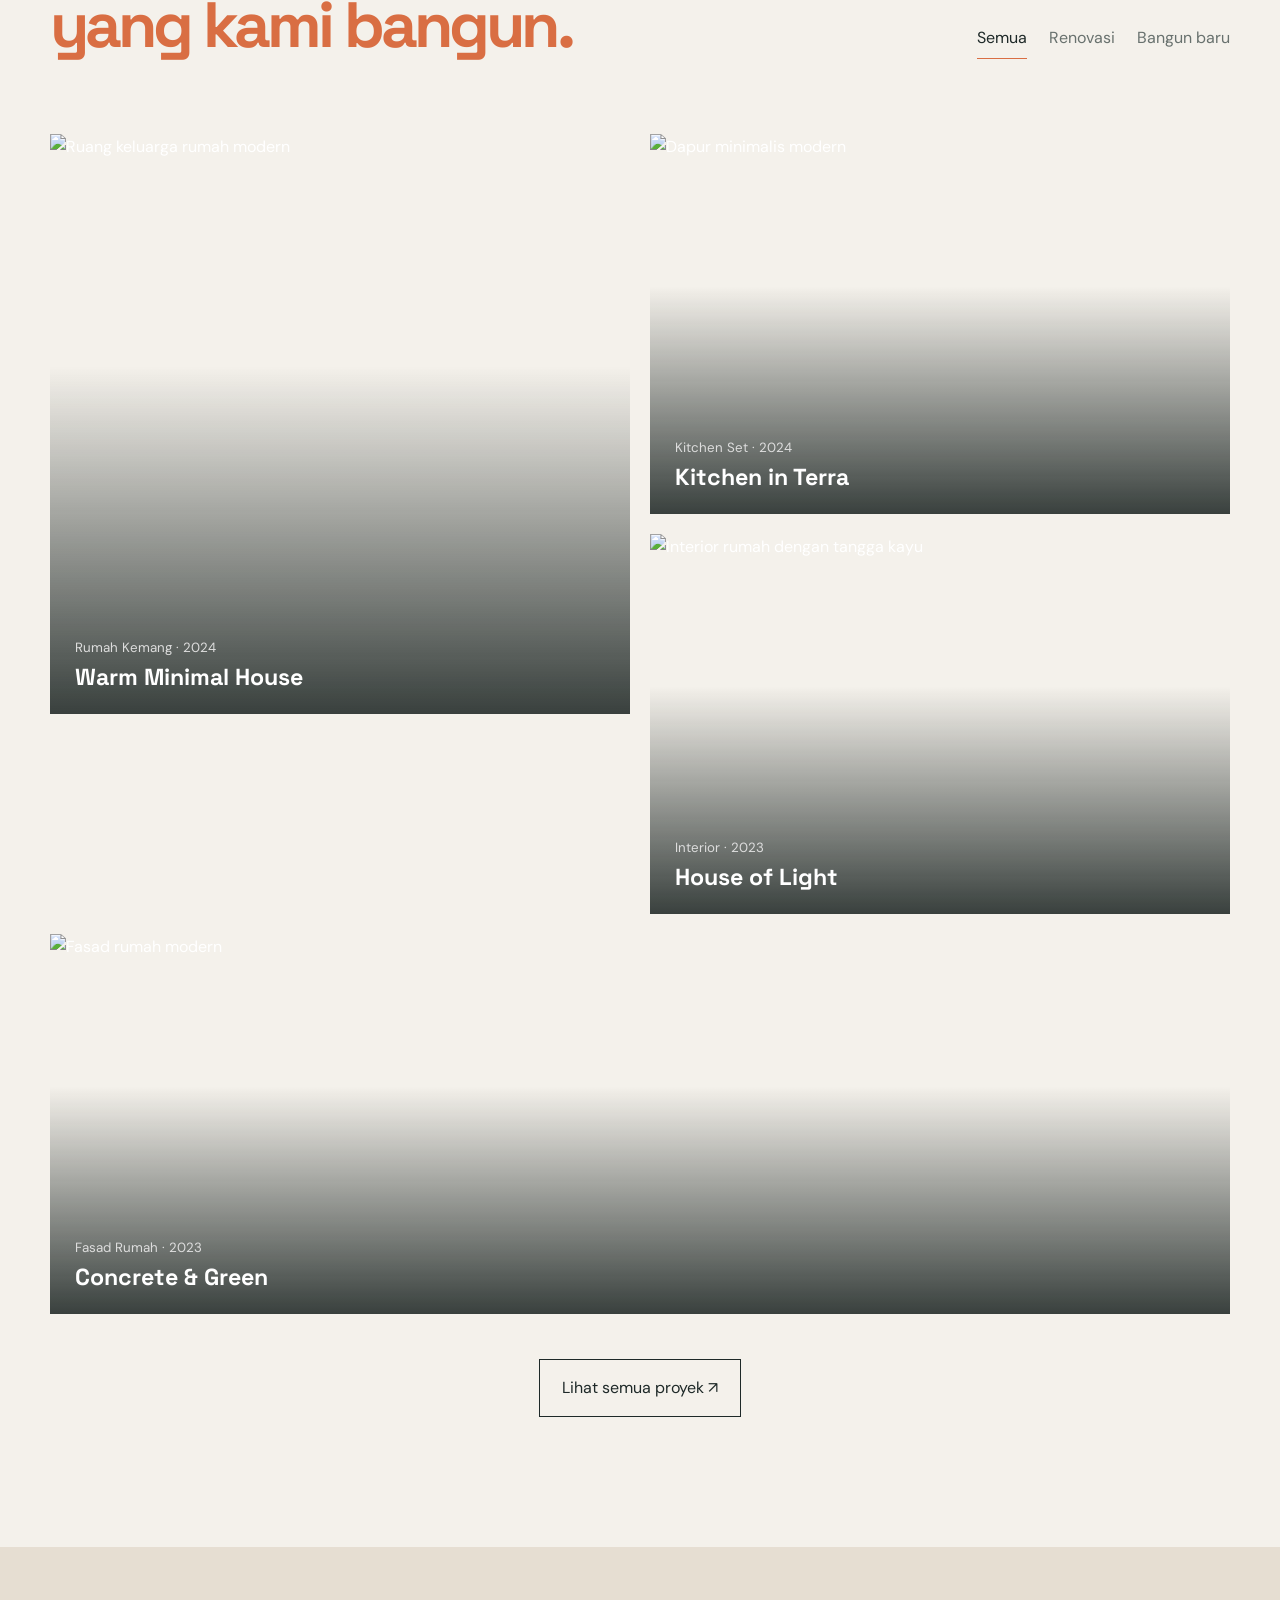
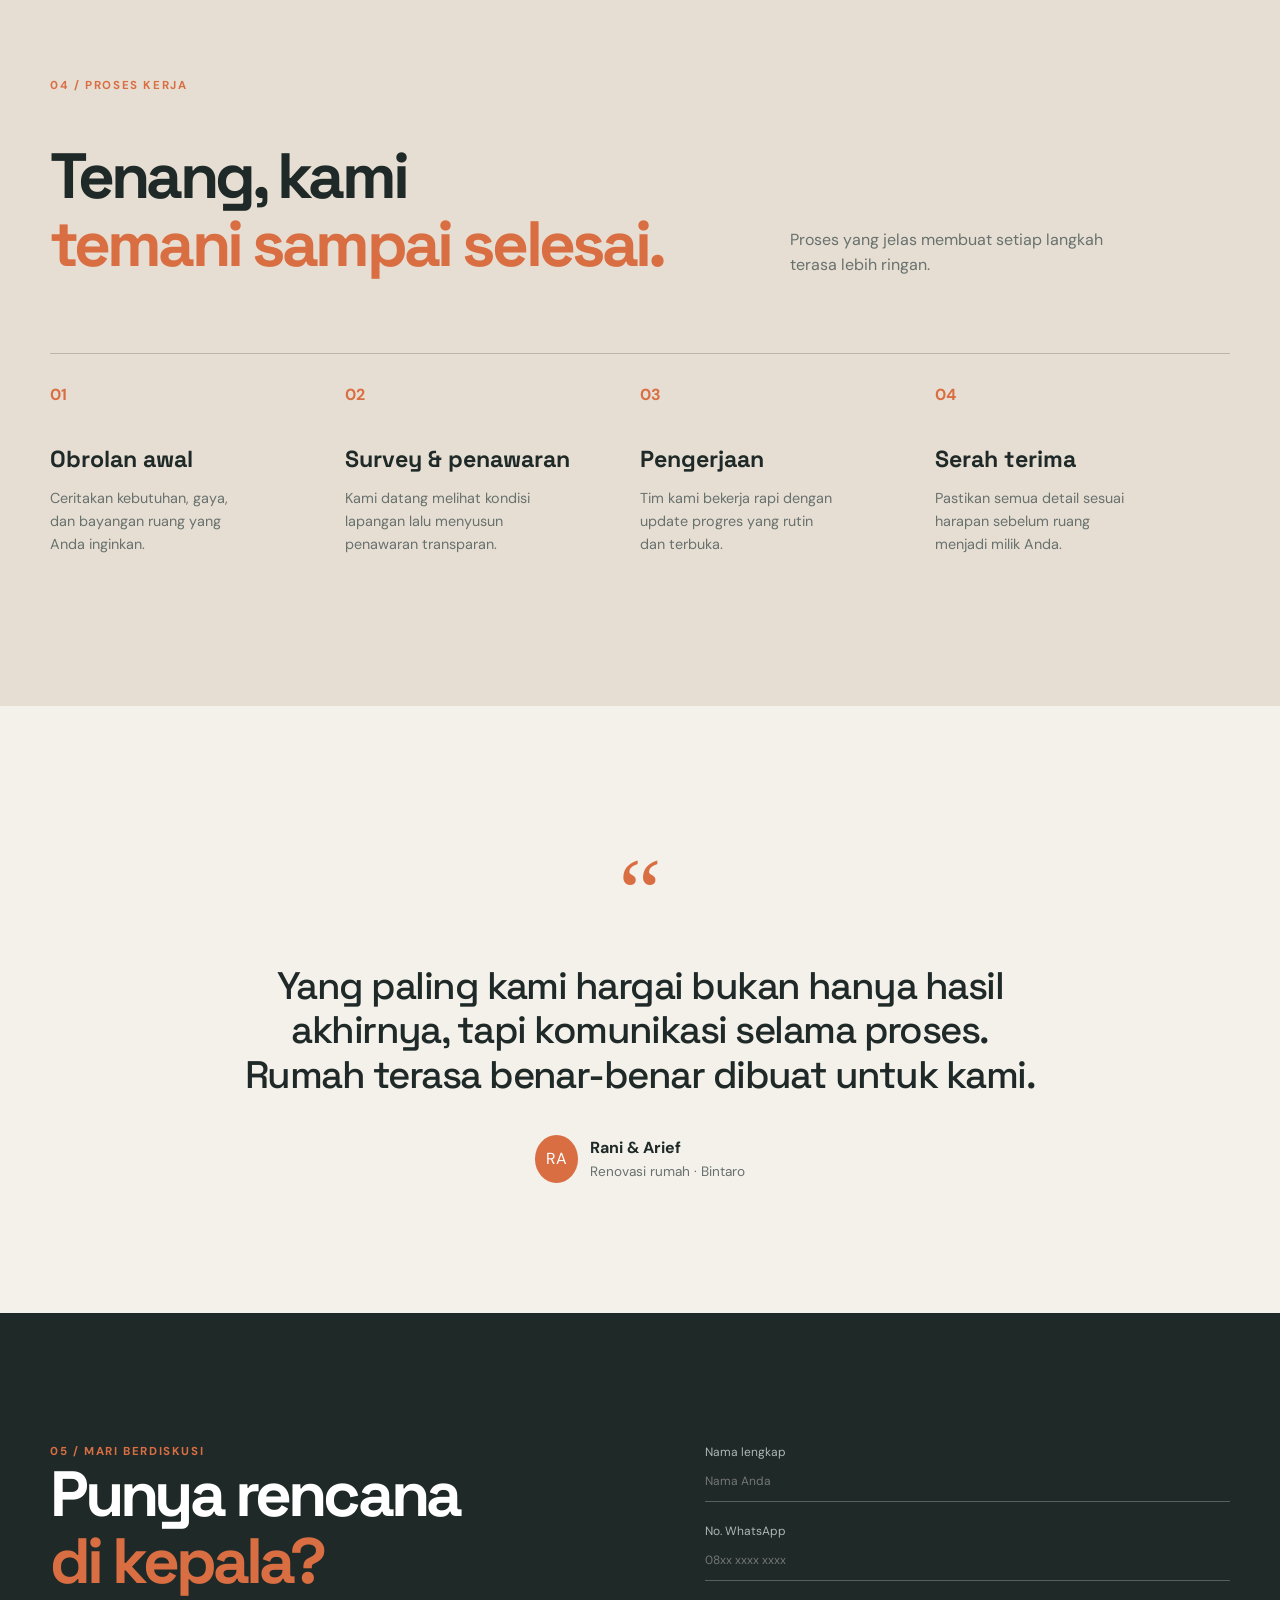
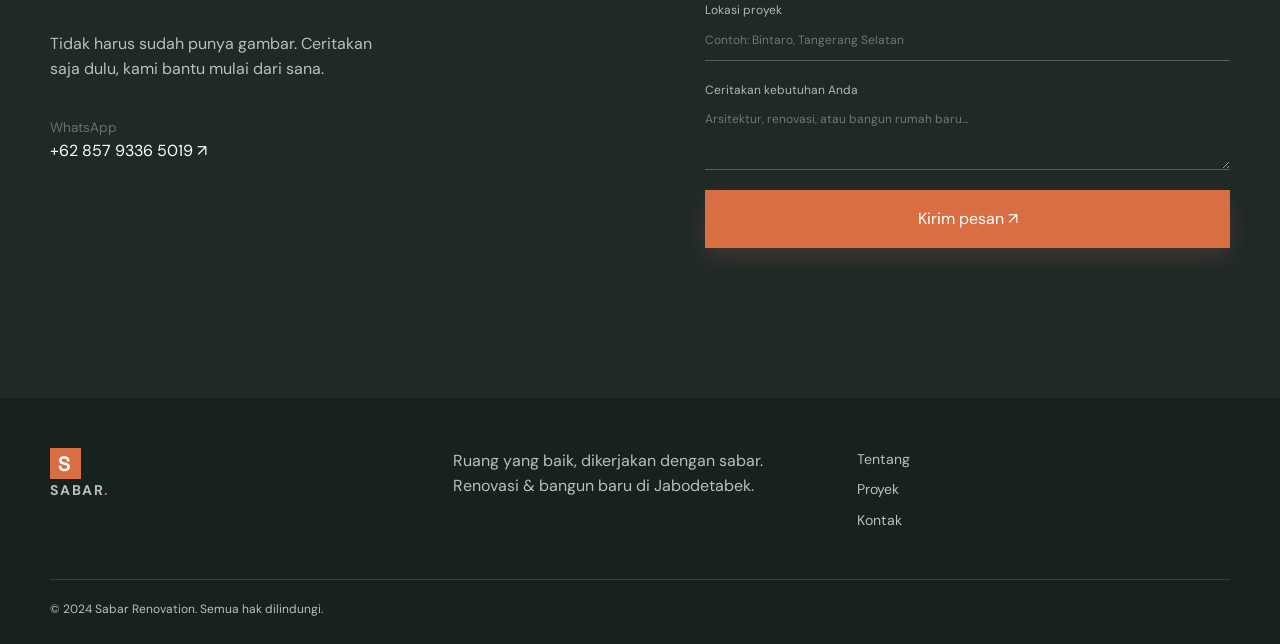
==== commit 25b71b5d: "Update services branding and favicon" ====
--- a/index.html
+++ b/index.html
@@ -2,8 +2,8 @@
 <html lang="id">
 <head>
   <meta charset="utf-8"><meta name="viewport" content="width=device-width, initial-scale=1">
-  <meta name="description" content="Sabar Renovation membantu mewujudkan rumah impian melalui renovasi dan bangun baru di Jabodetabek.">
-  <title>Sabar Renovation | Rumah Rapi, Dikerjakan dengan Sabar</title>
+  <meta name="description" content="Sabar Renovation membantu mewujudkan rumah impian melalui renovasi, bangun baru, dan jasa arsitektur di Jabodetabek.">
+  <title>Sabar Renovation | Rumah Rapi, Dikerjakan dengan Sabar</title><link rel="icon" href="favicon.svg" type="image/svg+xml">
   <link rel="preconnect" href="https://fonts.googleapis.com"><link rel="preconnect" href="https://fonts.gstatic.com" crossorigin>
   <link href="https://fonts.googleapis.com/css2?family=DM+Sans:wght@400;500;600;700&family=Space+Grotesk:wght@500;600;700&display=swap" rel="stylesheet"><link rel="stylesheet" href="styles.css"><link rel="stylesheet" href="motion.css">
 </head>
@@ -12,10 +12,10 @@
 <main>
 <section class="hero" id="top"><div class="hero-image"></div><div class="hero-shade"></div><div class="container hero-content reveal"><p class="eyebrow light"><span></span> Renovasi & Bangun Baru · Jabodetabek</p><h1>Ruang yang baik,<br><em>dikerjakan dengan sabar.</em></h1><p class="hero-copy">Kami membantu mewujudkan rumah yang nyaman, rapi, dan tahan lama. Dari ide pertama sampai serah terima.</p><div class="hero-actions"><a class="button button-accent" href="https://wa.me/6285793365019?text=Halo%20Sabar%20Renovation%2C%20saya%20ingin%20konsultasi." target="_blank">Konsultasi Gratis ↗</a><a class="text-link light" href="#projects">Lihat portofolio ↓</a></div></div><div class="hero-note"><span>01</span><span>Hunian modern<br>untuk hidup yang berarti.</span></div></section>
 <section class="intro section container reveal" id="about"><div class="section-label">01 / Tentang kami</div><div class="intro-grid"><h2>Bukan sekadar membangun.<br><em>Kami merawat prosesnya.</em></h2><div><p class="large-copy">Sabar Renovation hadir dari keyakinan sederhana: rumah yang baik lahir dari proses yang teliti.</p><p>Kami bekerja dengan komunikasi yang terbuka, pengerjaan yang rapi, dan perhatian pada setiap detail. Karena kami tahu, membangun atau merenovasi rumah adalah keputusan besar.</p><a class="text-link" href="#contact">Kenali cara kerja kami ↗</a></div></div><div class="stats"><div><strong data-count="8">0</strong><span>Tahun pengalaman</span></div><div><strong data-count="120">0</strong><span>Proyek selesai</span></div><div><strong data-count="5">0</strong><span>Area Jabodetabek</span></div></div></section>
-<section class="services section" id="services"><div class="container"><div class="section-top reveal"><div><div class="section-label">02 / Keahlian kami</div><h2>Wujudkan ruang<br><em>versi Anda.</em></h2></div><p>Mulai dari renovasi kecil hingga membangun dari nol, kami hadir dengan solusi yang jujur dan terukur.</p></div><div class="service-grid"><article class="service-card reveal"><span>01</span><b>⌂</b><h3>Renovasi Rumah</h3><p>Dapur, kamar mandi, fasad, hingga interior. Kami perbarui rumah Anda tanpa kehilangan karakternya.</p><a href="#contact">Pelajari lebih lanjut ↗</a></article><article class="service-card reveal"><span>02</span><b>▦</b><h3>Bangun Rumah Baru</h3><p>Dari lahan kosong menjadi rumah impian. Direncanakan matang, dibangun dengan standar terbaik.</p><a href="#contact">Pelajari lebih lanjut ↗</a></article><article class="service-card reveal"><span>03</span><b>▤</b><h3>Bangunan Komersial</h3><p>Ruko, kantor, dan ruang usaha yang fungsional, representatif, dan siap mendukung bisnis Anda.</p><a href="#contact">Pelajari lebih lanjut ↗</a></article><article class="service-card reveal"><span>04</span><b>✦</b><h3>Konsultasi Desain</h3><p>Diskusikan kebutuhan dan anggaran Anda. Kami bantu menemukan arah yang paling masuk akal.</p><a href="#contact">Pelajari lebih lanjut ↗</a></article></div></div></section>
+<section class="services section" id="services"><div class="container"><div class="section-top reveal"><div><div class="section-label">02 / Keahlian kami</div><h2>Wujudkan ruang<br><em>versi Anda.</em></h2></div><p>Mulai dari ide, desain arsitektur, renovasi, hingga membangun dari nol, kami hadir dengan solusi yang jujur dan terukur.</p></div><div class="service-grid"><article class="service-card reveal"><span>01</span><b>⌂</b><h3>Renovasi Rumah</h3><p>Dapur, kamar mandi, fasad, hingga interior. Kami perbarui rumah Anda tanpa kehilangan karakternya.</p><a href="#contact">Pelajari lebih lanjut ↗</a></article><article class="service-card reveal"><span>02</span><b>▦</b><h3>Bangun Rumah Baru</h3><p>Dari lahan kosong menjadi rumah impian. Direncanakan matang, dibangun dengan standar terbaik.</p><a href="#contact">Pelajari lebih lanjut ↗</a></article><article class="service-card reveal"><span>03</span><b>▤</b><h3>Bangunan Komersial</h3><p>Ruko, kantor, dan ruang usaha yang fungsional, representatif, dan siap mendukung bisnis Anda.</p><a href="#contact">Pelajari lebih lanjut ↗</a></article><article class="service-card reveal"><span>04</span><b>✦</b><h3>Konsultasi Desain</h3><p>Diskusikan kebutuhan dan anggaran Anda. Kami bantu menemukan arah yang paling masuk akal.</p><a href="#contact">Pelajari lebih lanjut ↗</a></article></div></div></section>
 <section class="projects section container" id="projects"><div class="section-top reveal"><div><div class="section-label">03 / Portofolio</div><h2>Beberapa ruang<br><em>yang kami bangun.</em></h2></div><div class="filters"><button class="active" data-filter="all">Semua</button><button data-filter="renovasi">Renovasi</button><button data-filter="baru">Bangun baru</button></div></div><div class="project-grid"><article class="project-card tall reveal" data-category="baru"><img src="https://images.unsplash.com/photo-1600607687920-4e2a09cf159d?auto=format&fit=crop&w=1000&q=85" alt="Ruang keluarga rumah modern" loading="lazy"><div><small>Rumah Kemang · 2024</small><h3>Warm Minimal House</h3></div></article><article class="project-card reveal" data-category="renovasi"><img src="https://images.unsplash.com/photo-1556912167-f556f1f39fdf?auto=format&fit=crop&w=900&q=85" alt="Dapur minimalis modern" loading="lazy"><div><small>Kitchen Set · 2024</small><h3>Kitchen in Terra</h3></div></article><article class="project-card reveal" data-category="renovasi"><img src="https://images.unsplash.com/photo-1600566753086-00f18fb6b3ea?auto=format&fit=crop&w=900&q=85" alt="Interior rumah dengan tangga kayu" loading="lazy"><div><small>Interior · 2023</small><h3>House of Light</h3></div></article><article class="project-card wide reveal" data-category="baru"><img src="https://images.unsplash.com/photo-1600566753190-17f0baa2a6c3?auto=format&fit=crop&w=1200&q=85" alt="Fasad rumah modern" loading="lazy"><div><small>Fasad Rumah · 2023</small><h3>Concrete & Green</h3></div></article></div><div class="center"><a class="button button-outline" href="gallery.html">Lihat semua proyek ↗</a></div></section>
 <section class="process section" id="process"><div class="container"><div class="section-label">04 / Proses kerja</div><div class="process-head reveal"><h2>Tenang, kami<br><em>temani sampai selesai.</em></h2><p>Proses yang jelas membuat setiap langkah terasa lebih ringan.</p></div><div class="steps"><div class="step reveal"><span>01</span><h3>Obrolan awal</h3><p>Ceritakan kebutuhan, gaya, dan bayangan ruang yang Anda inginkan.</p></div><div class="step reveal"><span>02</span><h3>Survey & penawaran</h3><p>Kami datang melihat kondisi lapangan lalu menyusun penawaran transparan.</p></div><div class="step reveal"><span>03</span><h3>Pengerjaan</h3><p>Tim kami bekerja rapi dengan update progres yang rutin dan terbuka.</p></div><div class="step reveal"><span>04</span><h3>Serah terima</h3><p>Pastikan semua detail sesuai harapan sebelum ruang menjadi milik Anda.</p></div></div></div></section>
 <section class="quote section container reveal"><div class="quote-mark">“</div><blockquote>Yang paling kami hargai bukan hanya hasil akhirnya, tapi komunikasi selama proses. Rumah terasa benar-benar dibuat untuk kami.</blockquote><div class="quote-person"><div class="avatar">RA</div><div><strong>Rani & Arief</strong><span>Renovasi rumah · Bintaro</span></div></div></section>
-<section class="contact section" id="contact"><div class="container contact-grid"><div class="reveal"><div class="section-label">05 / Mari berdiskusi</div><h2>Punya rencana<br><em>di kepala?</em></h2><p class="contact-intro">Tidak harus sudah punya gambar. Ceritakan saja dulu, kami bantu mulai dari sana.</p><p class="contact-details">WhatsApp<br><a href="https://wa.me/6285793365019" target="_blank">+62 857 9336 5019 ↗</a><br><br>Instagram<br><a href="#">@sabar.renovation ↗</a></p></div><form class="contact-form reveal"><label>Nama lengkap<input name="name" required placeholder="Nama Anda"></label><label>No. WhatsApp<input name="phone" required placeholder="08xx xxxx xxxx"></label><label>Lokasi proyek<input name="location" required placeholder="Contoh: Bintaro, Tangerang Selatan"></label><label>Ceritakan kebutuhan Anda<textarea name="need" required placeholder="Renovasi dapur, bangun rumah baru..."></textarea></label><button class="button button-accent" type="submit">Kirim pesan ↗</button><p class="form-status" aria-live="polite"></p></form></div></section>
+<section class="contact section" id="contact"><div class="container contact-grid"><div class="reveal"><div class="section-label">05 / Mari berdiskusi</div><h2>Punya rencana<br><em>di kepala?</em></h2><p class="contact-intro">Tidak harus sudah punya gambar. Ceritakan saja dulu, kami bantu mulai dari sana.</p><p class="contact-details">WhatsApp<br><a href="https://wa.me/6285793365019" target="_blank">+62 857 9336 5019 ↗</a><br><br>Instagram<br><a href="#">@sabar.renovation ↗</a></p></div><form class="contact-form reveal"><label>Nama lengkap<input name="name" required placeholder="Nama Anda"></label><label>No. WhatsApp<input name="phone" required placeholder="08xx xxxx xxxx"></label><label>Lokasi proyek<input name="location" required placeholder="Contoh: Bintaro, Tangerang Selatan"></label><label>Ceritakan kebutuhan Anda<textarea name="need" required placeholder="Arsitektur, renovasi, atau bangun rumah baru..."></textarea></label><button class="button button-accent" type="submit">Kirim pesan ↗</button><p class="form-status" aria-live="polite"></p></form></div></section>
 </main><footer><div class="container footer-grid"><a class="brand" href="#top"><b>S</b><span>SABAR<span>.</span></span></a><p>Ruang yang baik, dikerjakan dengan sabar.<br>Renovasi & bangun baru di Jabodetabek.</p><div><a href="#about">Tentang</a><a href="#projects">Proyek</a><a href="#contact">Kontak</a></div></div><div class="container copyright">© 2024 Sabar Renovation. Semua hak dilindungi.</div></footer><a class="floating-wa" href="https://wa.me/6285793365019" target="_blank" aria-label="Hubungi via WhatsApp">◔</a><script src="script.js"></script>
 </body></html>
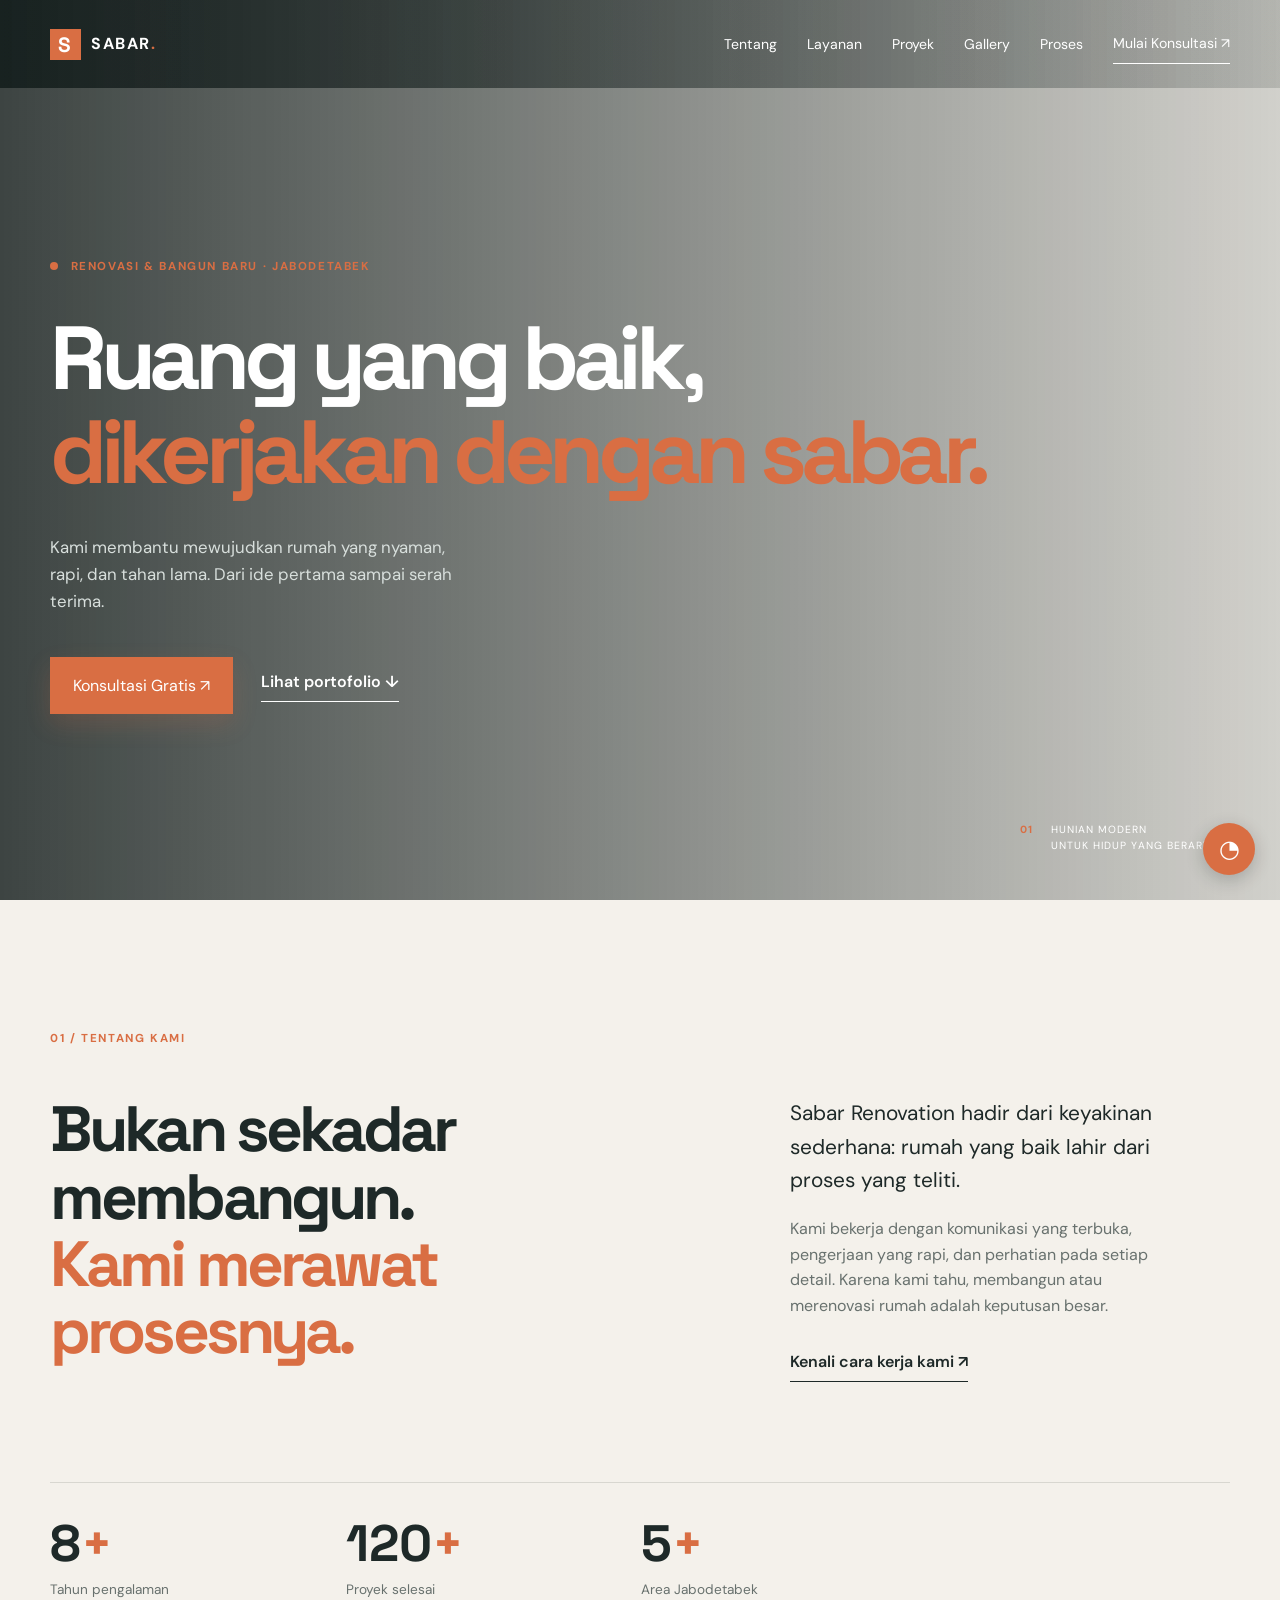
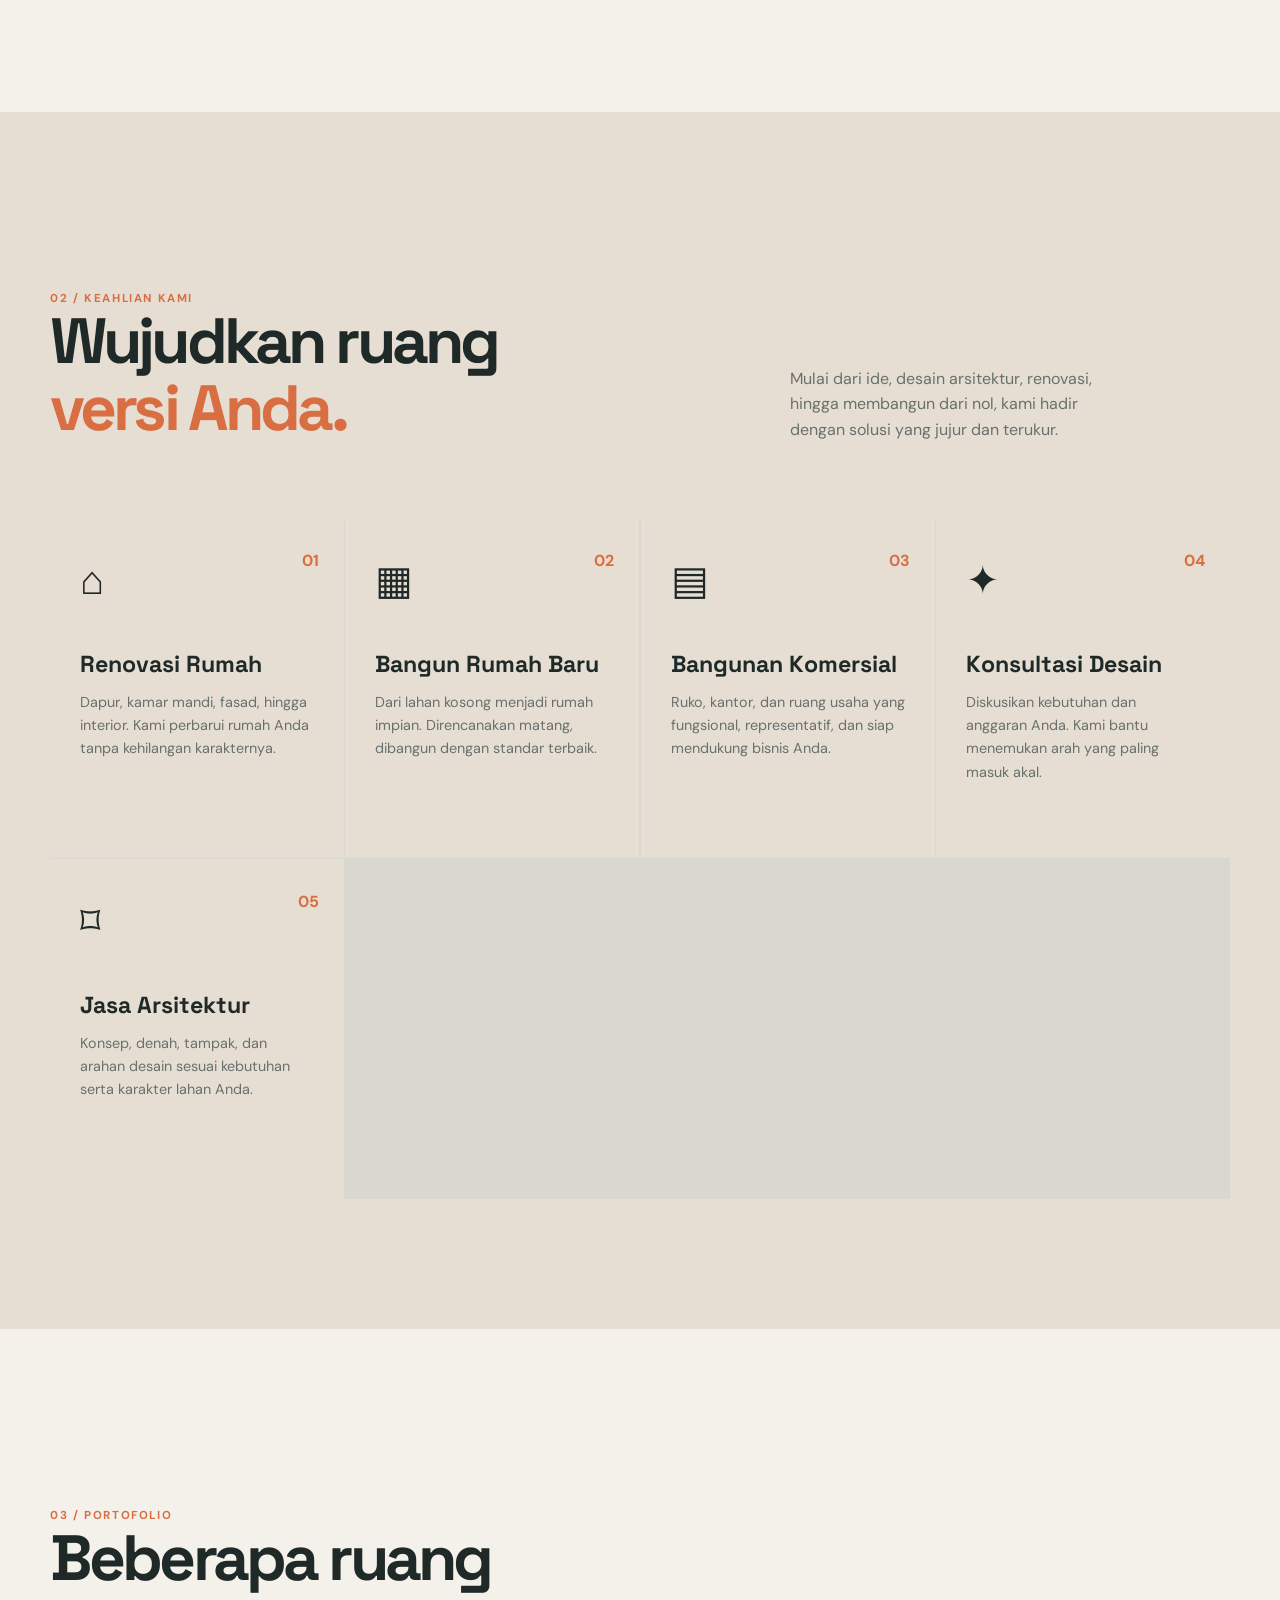
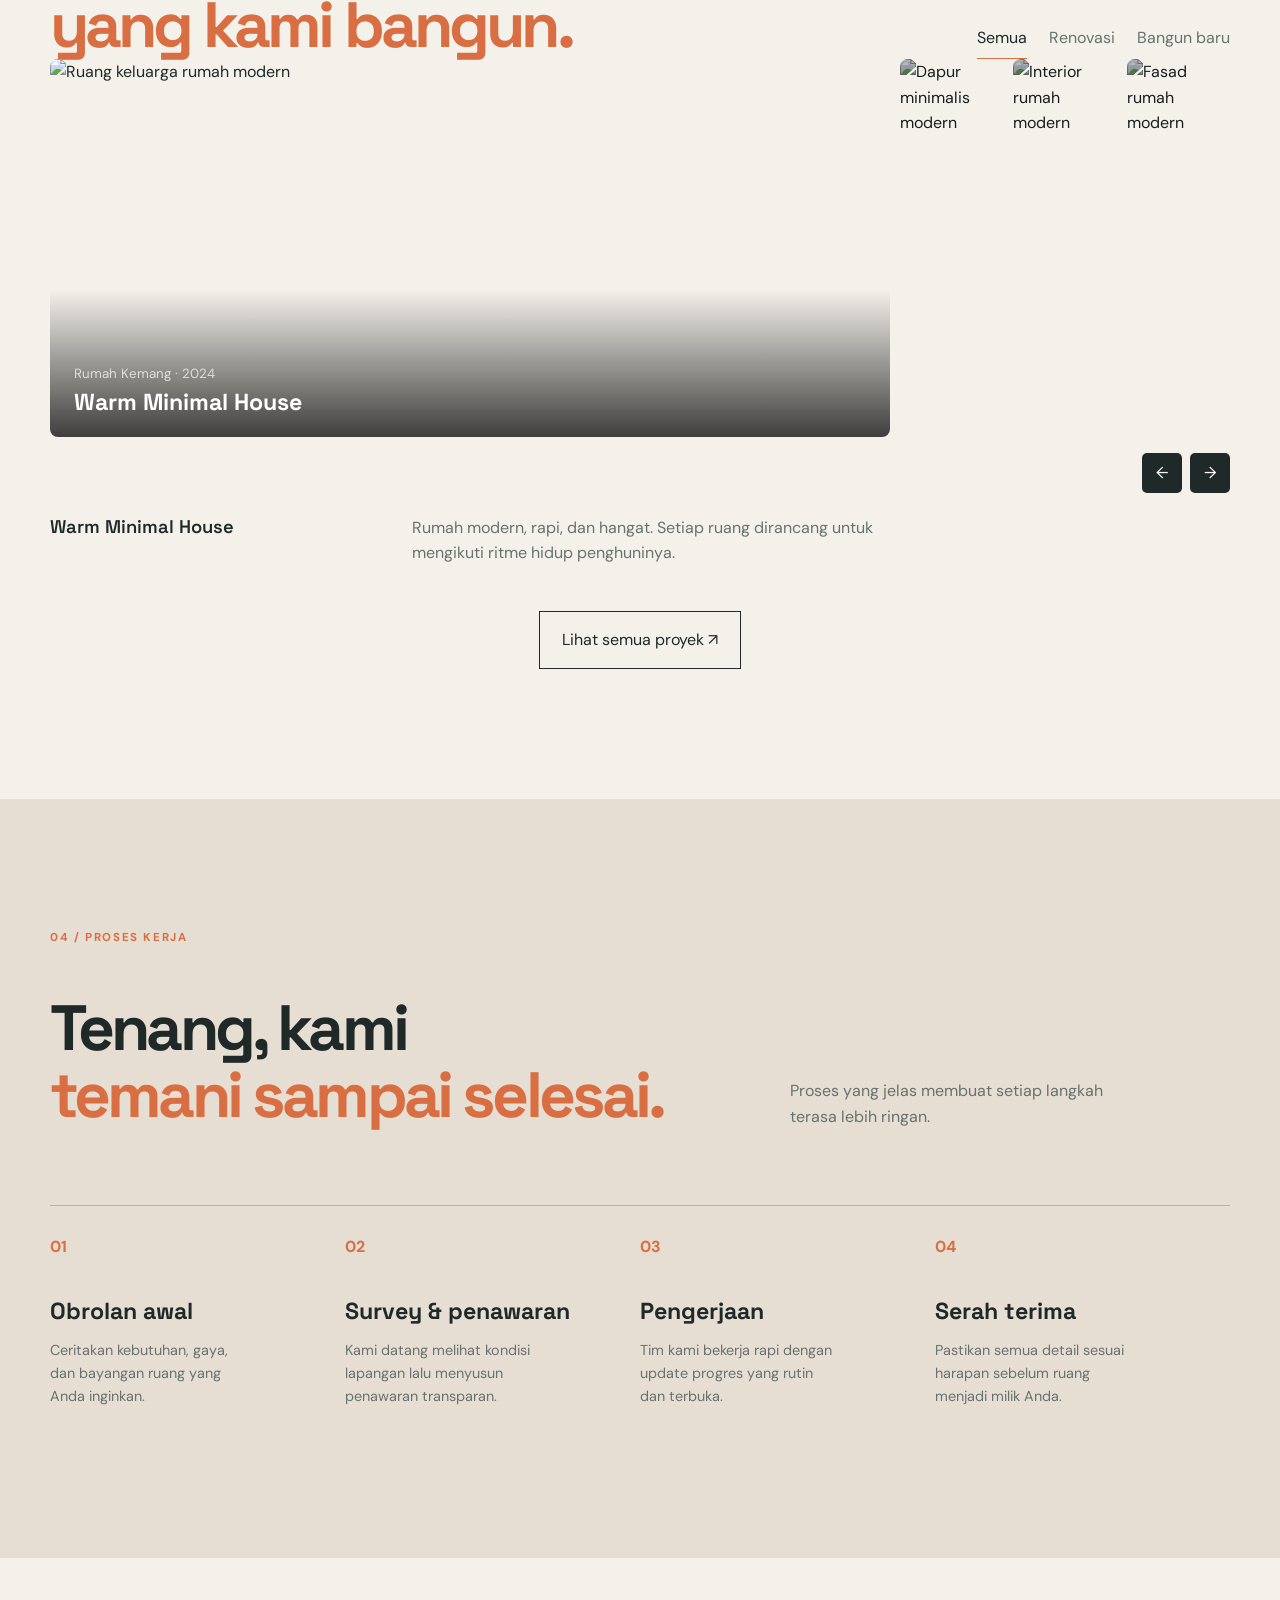
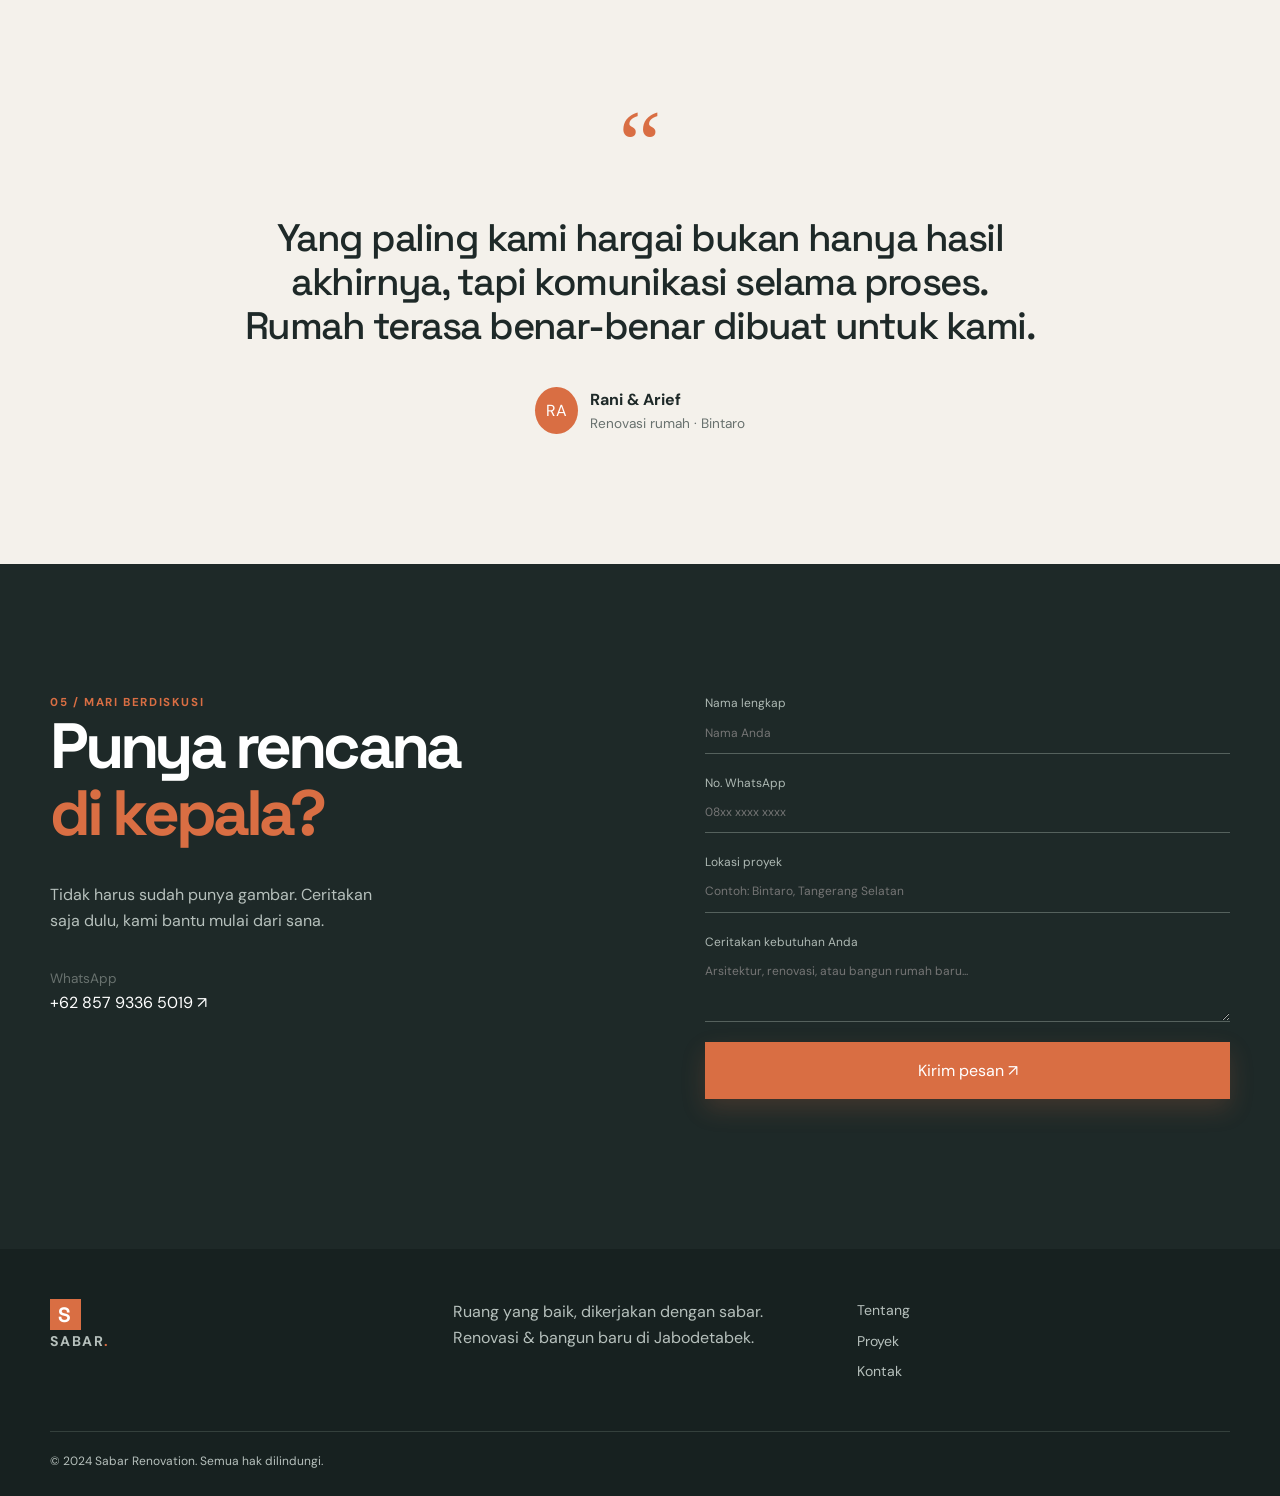
==== commit ed9ded1e: "Add squeeze portfolio carousel" ====
--- a/index.html
+++ b/index.html
@@ -13,7 +13,7 @@
 <section class="hero" id="top"><div class="hero-image"></div><div class="hero-shade"></div><div class="container hero-content reveal"><p class="eyebrow light"><span></span> Renovasi & Bangun Baru · Jabodetabek</p><h1>Ruang yang baik,<br><em>dikerjakan dengan sabar.</em></h1><p class="hero-copy">Kami membantu mewujudkan rumah yang nyaman, rapi, dan tahan lama. Dari ide pertama sampai serah terima.</p><div class="hero-actions"><a class="button button-accent" href="https://wa.me/6285793365019?text=Halo%20Sabar%20Renovation%2C%20saya%20ingin%20konsultasi." target="_blank">Konsultasi Gratis ↗</a><a class="text-link light" href="#projects">Lihat portofolio ↓</a></div></div><div class="hero-note"><span>01</span><span>Hunian modern<br>untuk hidup yang berarti.</span></div></section>
 <section class="intro section container reveal" id="about"><div class="section-label">01 / Tentang kami</div><div class="intro-grid"><h2>Bukan sekadar membangun.<br><em>Kami merawat prosesnya.</em></h2><div><p class="large-copy">Sabar Renovation hadir dari keyakinan sederhana: rumah yang baik lahir dari proses yang teliti.</p><p>Kami bekerja dengan komunikasi yang terbuka, pengerjaan yang rapi, dan perhatian pada setiap detail. Karena kami tahu, membangun atau merenovasi rumah adalah keputusan besar.</p><a class="text-link" href="#contact">Kenali cara kerja kami ↗</a></div></div><div class="stats"><div><strong data-count="8">0</strong><span>Tahun pengalaman</span></div><div><strong data-count="120">0</strong><span>Proyek selesai</span></div><div><strong data-count="5">0</strong><span>Area Jabodetabek</span></div></div></section>
 <section class="services section" id="services"><div class="container"><div class="section-top reveal"><div><div class="section-label">02 / Keahlian kami</div><h2>Wujudkan ruang<br><em>versi Anda.</em></h2></div><p>Mulai dari ide, desain arsitektur, renovasi, hingga membangun dari nol, kami hadir dengan solusi yang jujur dan terukur.</p></div><div class="service-grid"><article class="service-card reveal"><span>01</span><b>⌂</b><h3>Renovasi Rumah</h3><p>Dapur, kamar mandi, fasad, hingga interior. Kami perbarui rumah Anda tanpa kehilangan karakternya.</p><a href="#contact">Pelajari lebih lanjut ↗</a></article><article class="service-card reveal"><span>02</span><b>▦</b><h3>Bangun Rumah Baru</h3><p>Dari lahan kosong menjadi rumah impian. Direncanakan matang, dibangun dengan standar terbaik.</p><a href="#contact">Pelajari lebih lanjut ↗</a></article><article class="service-card reveal"><span>03</span><b>▤</b><h3>Bangunan Komersial</h3><p>Ruko, kantor, dan ruang usaha yang fungsional, representatif, dan siap mendukung bisnis Anda.</p><a href="#contact">Pelajari lebih lanjut ↗</a></article><article class="service-card reveal"><span>04</span><b>✦</b><h3>Konsultasi Desain</h3><p>Diskusikan kebutuhan dan anggaran Anda. Kami bantu menemukan arah yang paling masuk akal.</p><a href="#contact">Pelajari lebih lanjut ↗</a></article></div></div></section>
-<section class="projects section container" id="projects"><div class="section-top reveal"><div><div class="section-label">03 / Portofolio</div><h2>Beberapa ruang<br><em>yang kami bangun.</em></h2></div><div class="filters"><button class="active" data-filter="all">Semua</button><button data-filter="renovasi">Renovasi</button><button data-filter="baru">Bangun baru</button></div></div><div class="project-grid"><article class="project-card tall reveal" data-category="baru"><img src="https://images.unsplash.com/photo-1600607687920-4e2a09cf159d?auto=format&fit=crop&w=1000&q=85" alt="Ruang keluarga rumah modern" loading="lazy"><div><small>Rumah Kemang · 2024</small><h3>Warm Minimal House</h3></div></article><article class="project-card reveal" data-category="renovasi"><img src="https://images.unsplash.com/photo-1556912167-f556f1f39fdf?auto=format&fit=crop&w=900&q=85" alt="Dapur minimalis modern" loading="lazy"><div><small>Kitchen Set · 2024</small><h3>Kitchen in Terra</h3></div></article><article class="project-card reveal" data-category="renovasi"><img src="https://images.unsplash.com/photo-1600566753086-00f18fb6b3ea?auto=format&fit=crop&w=900&q=85" alt="Interior rumah dengan tangga kayu" loading="lazy"><div><small>Interior · 2023</small><h3>House of Light</h3></div></article><article class="project-card wide reveal" data-category="baru"><img src="https://images.unsplash.com/photo-1600566753190-17f0baa2a6c3?auto=format&fit=crop&w=1200&q=85" alt="Fasad rumah modern" loading="lazy"><div><small>Fasad Rumah · 2023</small><h3>Concrete & Green</h3></div></article></div><div class="center"><a class="button button-outline" href="gallery.html">Lihat semua proyek ↗</a></div></section>
+<section class="projects section container" id="projects"><div class="section-top reveal"><div><div class="section-label">03 / Portofolio</div><h2>Beberapa ruang<br><em>yang kami bangun.</em></h2></div><div class="filters"><button class="active" data-filter="all">Semua</button><button data-filter="renovasi">Renovasi</button><button data-filter="baru">Bangun baru</button></div></div><div class="squeeze-carousel reveal" data-squeeze-carousel tabindex="0" aria-label="Portofolio proyek"><div class="squeeze-track"><article class="squeeze-slide is-active" data-category="baru"><img src="https://images.unsplash.com/photo-1600607687920-4e2a09cf159d?auto=format&fit=crop&w=1200&q=85" alt="Ruang keluarga rumah modern" loading="lazy"><div class="squeeze-overlay"><small>Rumah Kemang · 2024</small><h3>Warm Minimal House</h3></div></article><article class="squeeze-slide" data-category="renovasi"><img src="https://images.unsplash.com/photo-1556912167-f556f1f39fdf?auto=format&fit=crop&w=1000&q=85" alt="Dapur minimalis modern" loading="lazy"><div class="squeeze-overlay"><small>Kitchen Set · 2024</small><h3>Kitchen in Terra</h3></div></article><article class="squeeze-slide" data-category="renovasi"><img src="https://images.unsplash.com/photo-1600566753086-00f18fb6b3ea?auto=format&fit=crop&w=1000&q=85" alt="Interior rumah modern" loading="lazy"><div class="squeeze-overlay"><small>Interior · 2023</small><h3>House of Light</h3></div></article><article class="squeeze-slide" data-category="baru"><img src="https://images.unsplash.com/photo-1600566753190-17f0baa2a6c3?auto=format&fit=crop&w=1200&q=85" alt="Fasad rumah modern" loading="lazy"><div class="squeeze-overlay"><small>Fasad Rumah · 2023</small><h3>Concrete & Green</h3></div></article><article class="squeeze-slide" data-category="komersial"><img src="https://images.unsplash.com/photo-1497366754035-f200968a6e72?auto=format&fit=crop&w=1000&q=85" alt="Ruang kantor modern" loading="lazy"><div class="squeeze-overlay"><small>Office Space · 2023</small><h3>Workroom Tebet</h3></div></article></div><div class="squeeze-controls"><button type="button" data-squeeze-prev aria-label="Proyek sebelumnya">←</button><button type="button" data-squeeze-next aria-label="Proyek berikutnya">→</button></div><div class="squeeze-copy" aria-live="polite"><strong>Warm Minimal House</strong><span>Rumah modern, rapi, dan hangat. Setiap ruang dirancang untuk mengikuti ritme hidup penghuninya.</span></div></div><div class="center"><a class="button button-outline" href="gallery.html">Lihat semua proyek ↗</a></div></section>
 <section class="process section" id="process"><div class="container"><div class="section-label">04 / Proses kerja</div><div class="process-head reveal"><h2>Tenang, kami<br><em>temani sampai selesai.</em></h2><p>Proses yang jelas membuat setiap langkah terasa lebih ringan.</p></div><div class="steps"><div class="step reveal"><span>01</span><h3>Obrolan awal</h3><p>Ceritakan kebutuhan, gaya, dan bayangan ruang yang Anda inginkan.</p></div><div class="step reveal"><span>02</span><h3>Survey & penawaran</h3><p>Kami datang melihat kondisi lapangan lalu menyusun penawaran transparan.</p></div><div class="step reveal"><span>03</span><h3>Pengerjaan</h3><p>Tim kami bekerja rapi dengan update progres yang rutin dan terbuka.</p></div><div class="step reveal"><span>04</span><h3>Serah terima</h3><p>Pastikan semua detail sesuai harapan sebelum ruang menjadi milik Anda.</p></div></div></div></section>
 <section class="quote section container reveal"><div class="quote-mark">“</div><blockquote>Yang paling kami hargai bukan hanya hasil akhirnya, tapi komunikasi selama proses. Rumah terasa benar-benar dibuat untuk kami.</blockquote><div class="quote-person"><div class="avatar">RA</div><div><strong>Rani & Arief</strong><span>Renovasi rumah · Bintaro</span></div></div></section>
 <section class="contact section" id="contact"><div class="container contact-grid"><div class="reveal"><div class="section-label">05 / Mari berdiskusi</div><h2>Punya rencana<br><em>di kepala?</em></h2><p class="contact-intro">Tidak harus sudah punya gambar. Ceritakan saja dulu, kami bantu mulai dari sana.</p><p class="contact-details">WhatsApp<br><a href="https://wa.me/6285793365019" target="_blank">+62 857 9336 5019 ↗</a><br><br>Instagram<br><a href="#">@sabar.renovation ↗</a></p></div><form class="contact-form reveal"><label>Nama lengkap<input name="name" required placeholder="Nama Anda"></label><label>No. WhatsApp<input name="phone" required placeholder="08xx xxxx xxxx"></label><label>Lokasi proyek<input name="location" required placeholder="Contoh: Bintaro, Tangerang Selatan"></label><label>Ceritakan kebutuhan Anda<textarea name="need" required placeholder="Arsitektur, renovasi, atau bangun rumah baru..."></textarea></label><button class="button button-accent" type="submit">Kirim pesan ↗</button><p class="form-status" aria-live="polite"></p></form></div></section>
--- a/motion.css
+++ b/motion.css
@@ -15,3 +15,6 @@
 @media(max-width:380px){.hero h1{font-size:2.8rem}.stats{gap:7px}.stats strong{font-size:1.65rem}.stats span{font-size:.65rem}.hero-copy{max-width:290px}.section{padding:62px 0}}
 @media(orientation:landscape) and (max-height:600px){.hero{min-height:560px}.hero-content{padding-top:80px}.hero h1{font-size:clamp(2.5rem,8vw,4.5rem)}.hero-copy{margin:18px 0 22px}.hero-note{display:none}}
 @media(prefers-reduced-motion:reduce){*,*:before,*:after{animation-duration:.01ms!important;animation-iteration-count:1!important;scroll-behavior:auto!important;transition-duration:.01ms!important}.reveal{opacity:1;transform:none}}
+.squeeze-carousel{--squeeze-gap:10px;position:relative;container-type:inline-size}.squeeze-track{display:flex;gap:var(--squeeze-gap);height:clamp(240px,32cqi,390px);overflow:hidden}.squeeze-slide{position:relative;min-width:calc((100% - 3 * var(--squeeze-gap)) * .09);flex:0 0 calc((100% - 3 * var(--squeeze-gap)) * .09);overflow:hidden;border-radius:8px;cursor:pointer;transition:flex-basis .8s var(--ease-out),min-width .8s var(--ease-out),opacity .5s,transform .8s var(--ease-out)}.squeeze-slide.is-active{min-width:calc((100% - 3 * var(--squeeze-gap)) * .73);flex-basis:calc((100% - 3 * var(--squeeze-gap)) * .73)}.squeeze-slide img{width:100%;height:100%;object-fit:cover;transition:transform 1s var(--ease-out),filter .6s}.squeeze-slide:hover img{transform:scale(1.06)}.squeeze-slide:not(.is-active) img{filter:saturate(.7) brightness(.72)}.squeeze-overlay{position:absolute;inset:auto 0 0;padding:70px 24px 22px;color:#fff;background:linear-gradient(transparent,#111c);opacity:0;transform:translateY(12px);transition:opacity .45s var(--ease-out),transform .45s var(--ease-out)}.squeeze-slide.is-active .squeeze-overlay{opacity:1;transform:none}.squeeze-overlay small{color:#ddd}.squeeze-overlay h3{margin-top:5px}.squeeze-controls{display:flex;justify-content:flex-end;gap:8px;margin-top:16px}.squeeze-controls button{width:40px;height:40px;border:0;border-radius:5px;background:var(--ink);color:#fff;font:inherit;cursor:pointer}.squeeze-controls button:hover{background:var(--orange);transform:translateY(-2px)}.squeeze-copy{display:grid;grid-template-columns:minmax(160px,.4fr) 1fr;gap:35px;margin-top:22px;color:var(--muted)}.squeeze-copy strong{color:var(--ink);font:600 1.15rem 'Space Grotesk'}.squeeze-copy span{max-width:500px}.squeeze-carousel:focus-visible{outline:2px solid var(--orange);outline-offset:8px}
+@media(max-width:760px){.squeeze-track{height:300px;overflow-x:auto;scroll-snap-type:x mandatory;scrollbar-width:none}.squeeze-track::-webkit-scrollbar{display:none}.squeeze-slide,.squeeze-slide.is-active{min-width:84%;flex-basis:84%;scroll-snap-align:start}.squeeze-slide:not(.is-active) .squeeze-overlay{opacity:0}.squeeze-copy{grid-template-columns:1fr;gap:8px}.squeeze-copy span{font-size:.9rem}.squeeze-controls{justify-content:space-between}.squeeze-controls button{width:46px;height:44px}.squeeze-slide img{filter:none!important}}
+@media(prefers-reduced-motion:reduce){.squeeze-slide,.squeeze-slide img,.squeeze-overlay{transition:none}.squeeze-track{scroll-behavior:auto}}
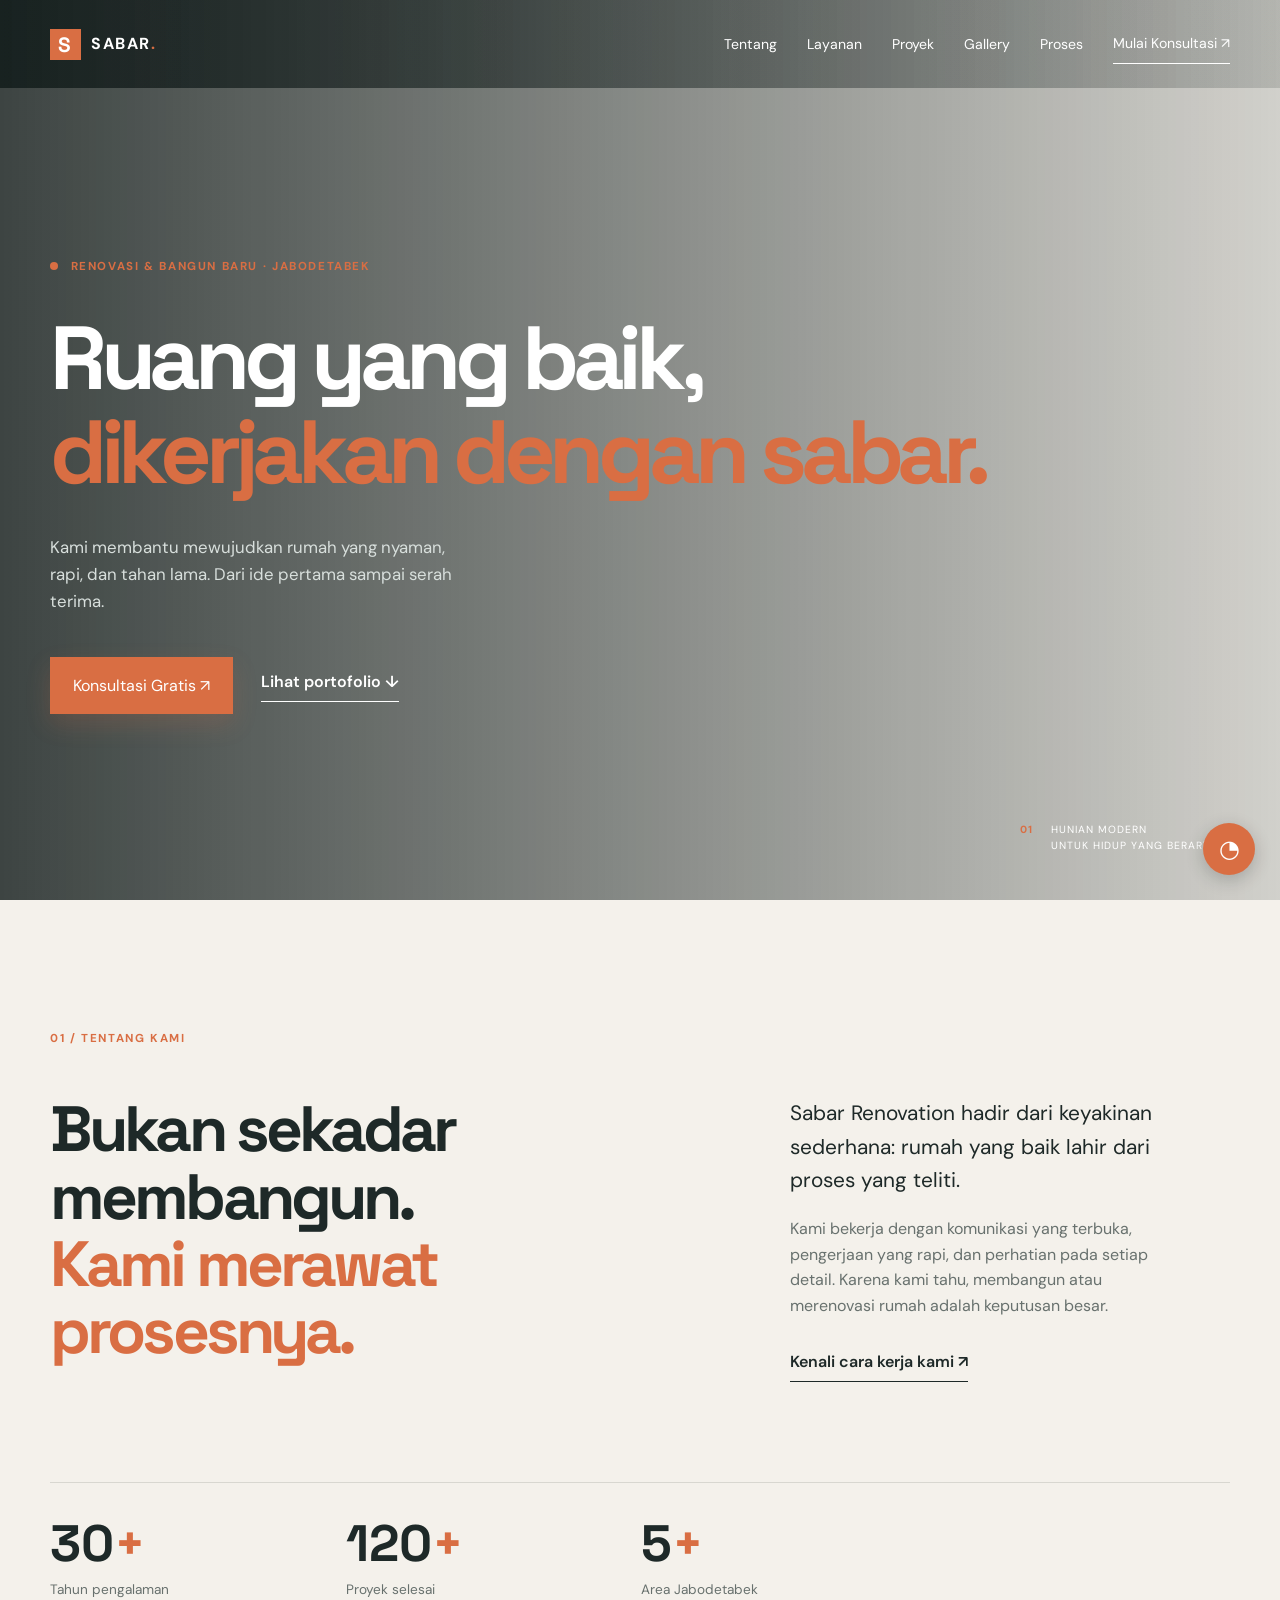
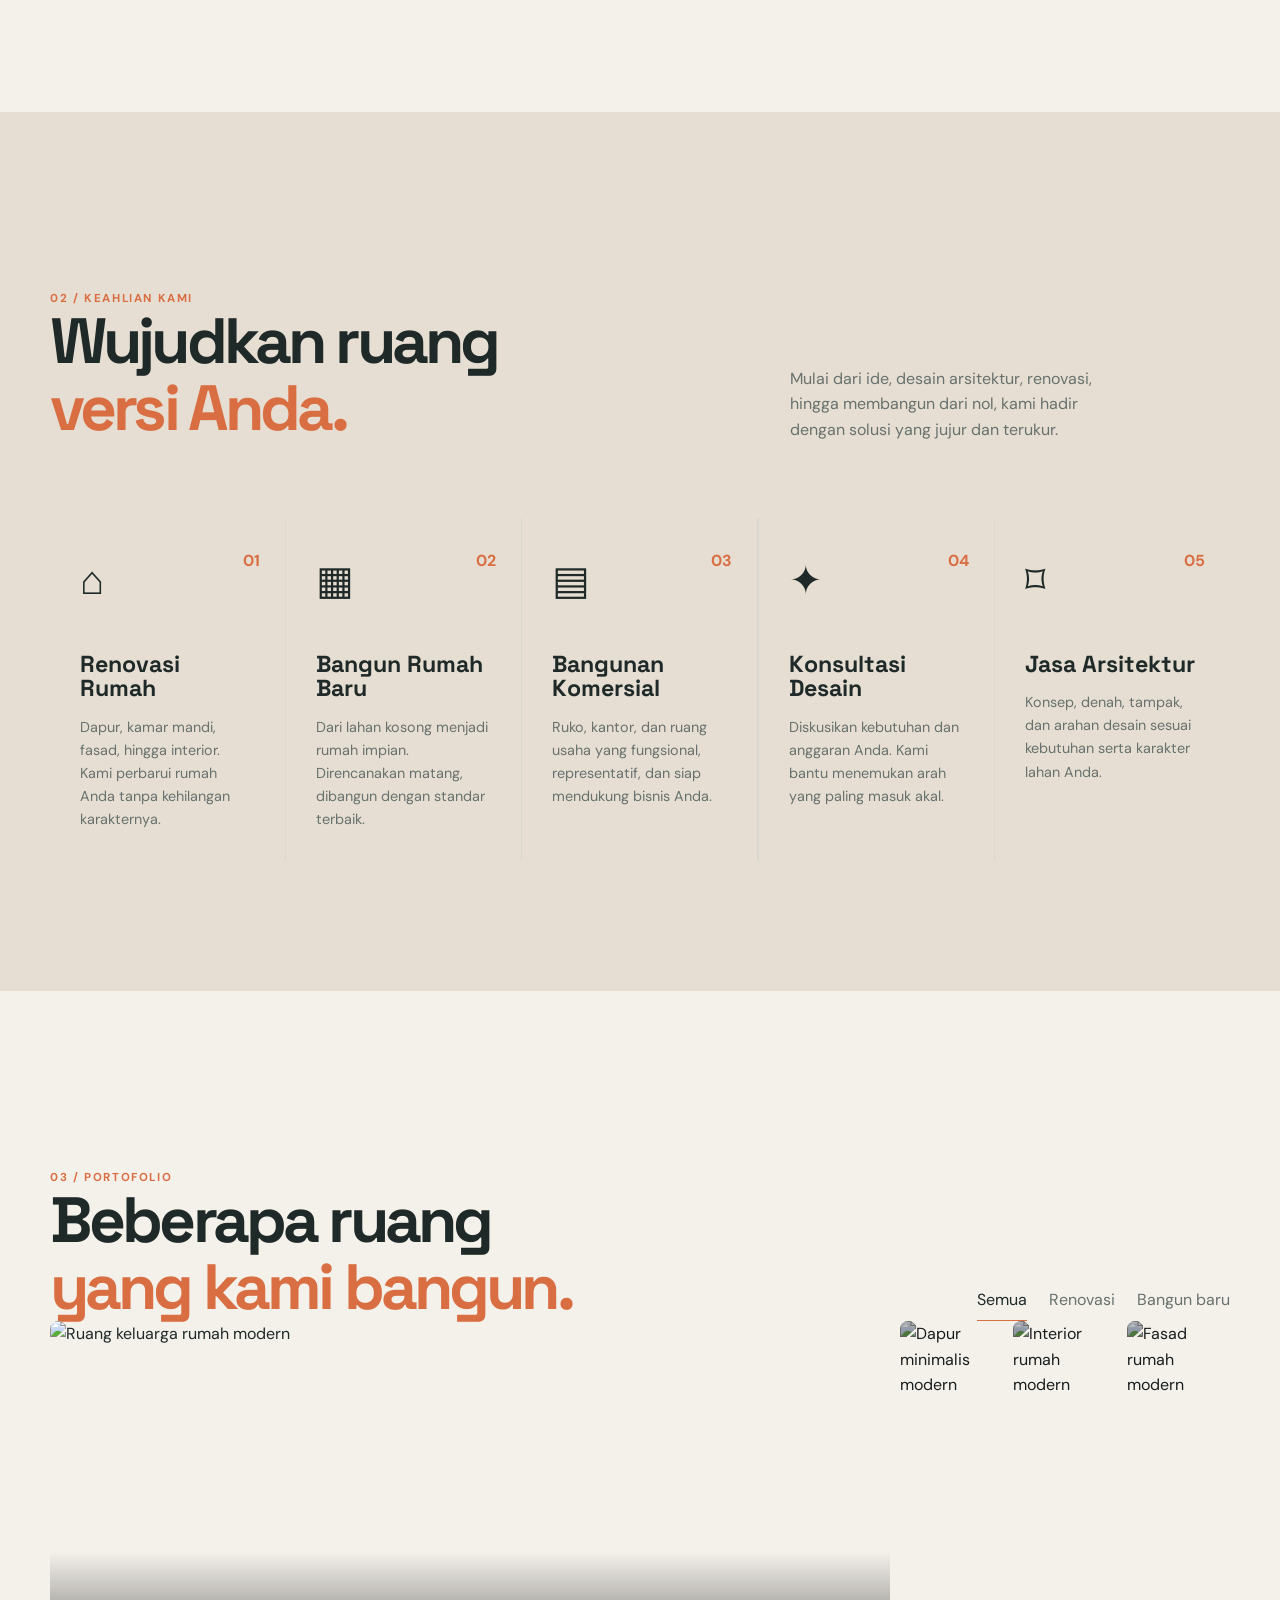
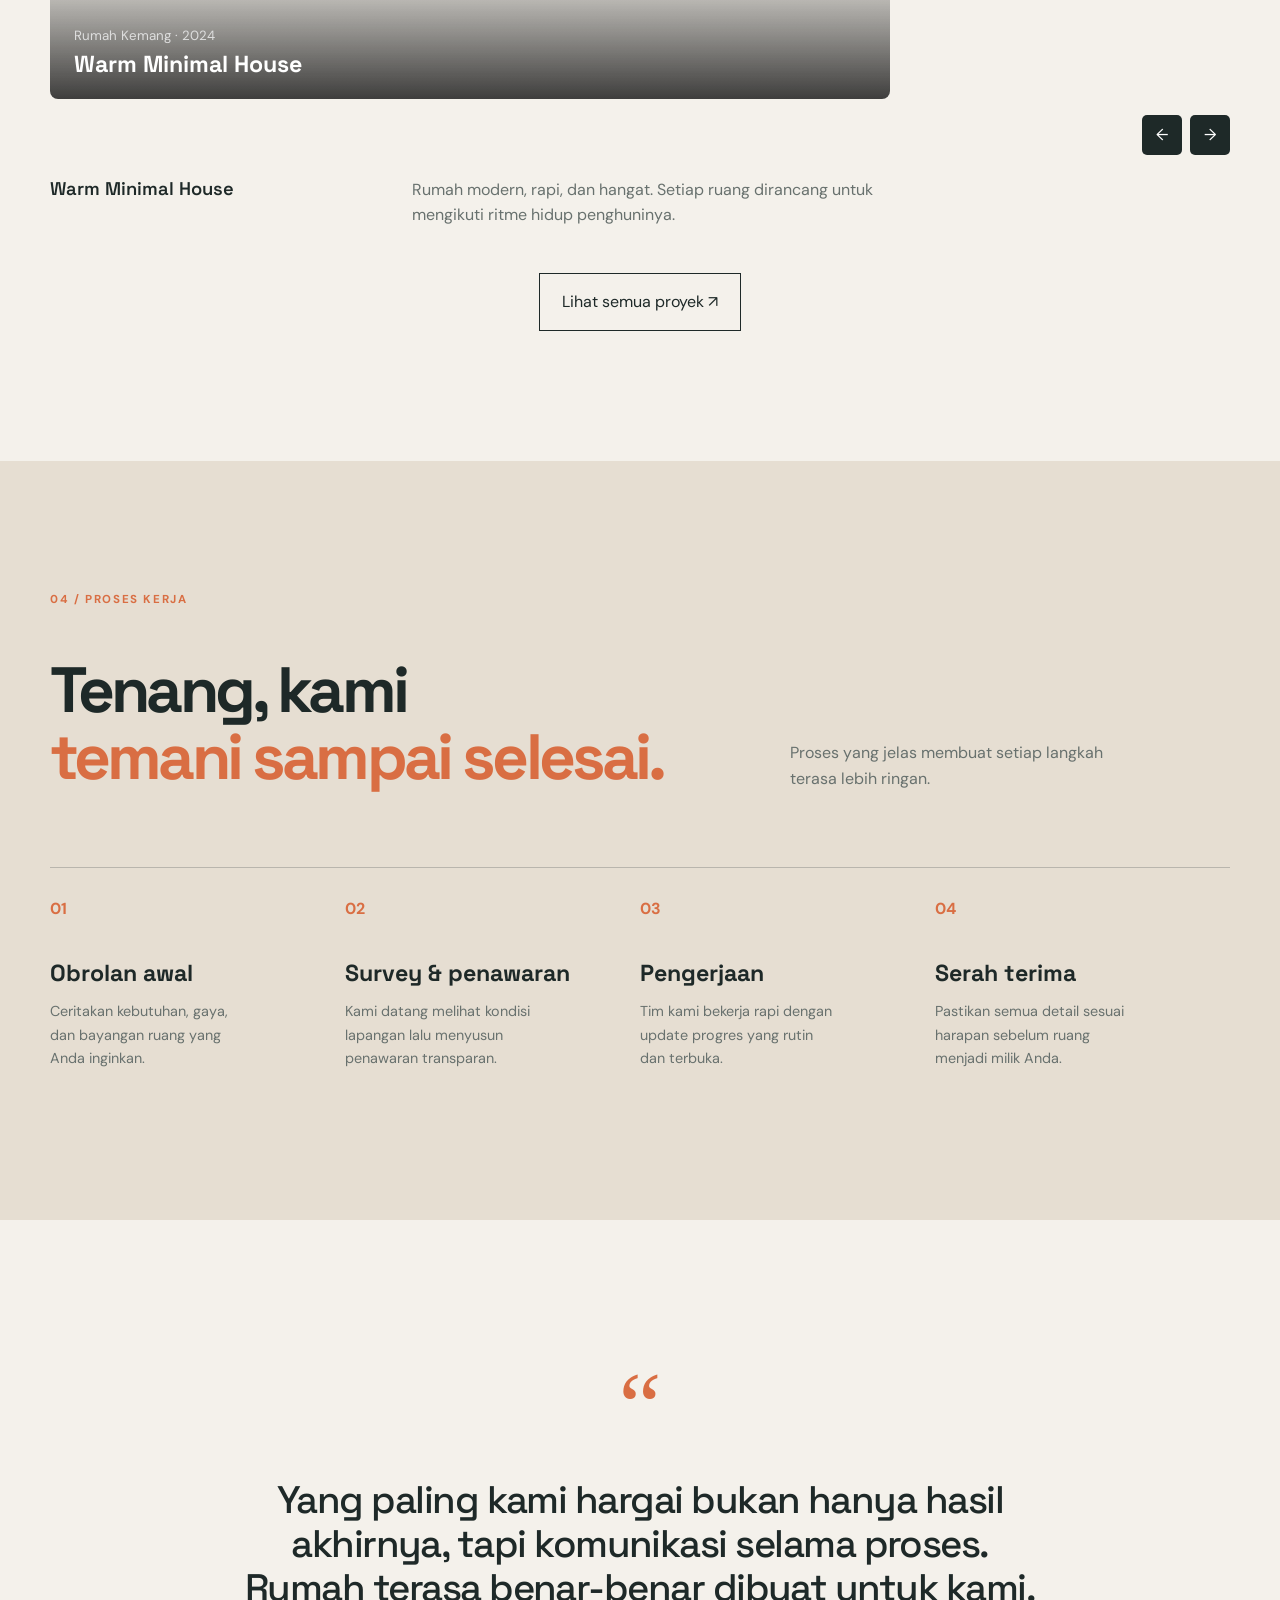
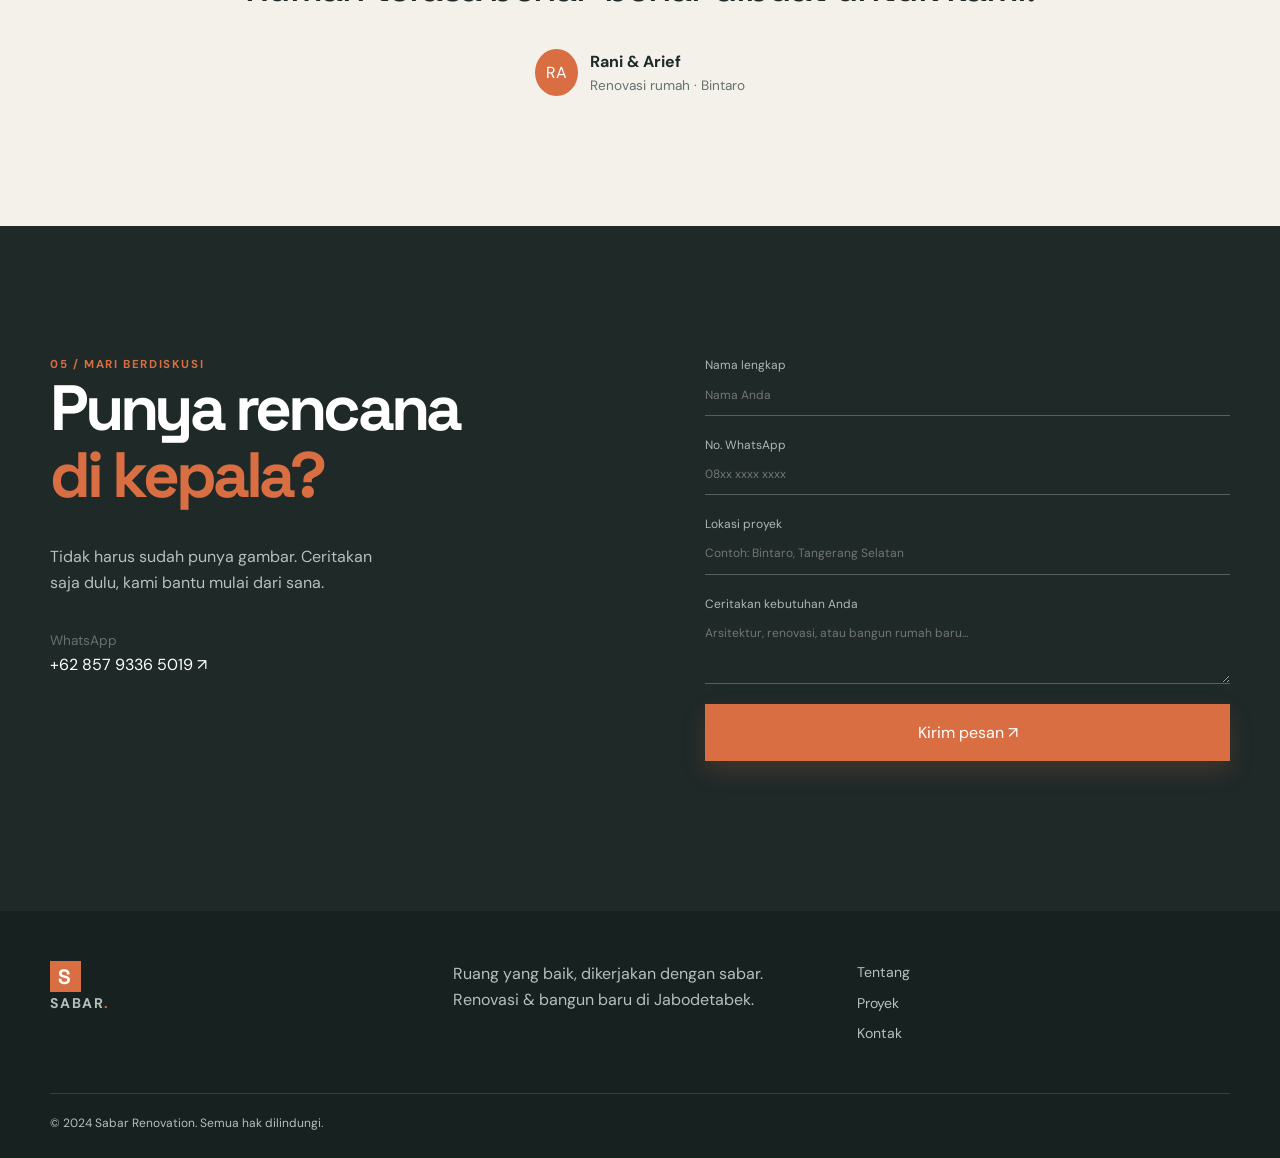
==== commit 880c9248: "Update experience statistic to 30 years" ====
--- a/index.html
+++ b/index.html
@@ -11,7 +11,7 @@
 <header class="site-header"><nav class="nav container"><a class="brand" href="#top"><b>S</b><span>SABAR<span>.</span></span></a><button class="menu-toggle" aria-label="Buka menu"><i></i><i></i></button><div class="nav-links"><a href="#about">Tentang</a><a href="#services">Layanan</a><a href="#projects">Proyek</a><a href="gallery.html">Gallery</a><a href="#process">Proses</a><a class="nav-cta" href="#contact">Mulai Konsultasi ↗</a></div></nav></header>
 <main>
 <section class="hero" id="top"><div class="hero-image"></div><div class="hero-shade"></div><div class="container hero-content reveal"><p class="eyebrow light"><span></span> Renovasi & Bangun Baru · Jabodetabek</p><h1>Ruang yang baik,<br><em>dikerjakan dengan sabar.</em></h1><p class="hero-copy">Kami membantu mewujudkan rumah yang nyaman, rapi, dan tahan lama. Dari ide pertama sampai serah terima.</p><div class="hero-actions"><a class="button button-accent" href="https://wa.me/6285793365019?text=Halo%20Sabar%20Renovation%2C%20saya%20ingin%20konsultasi." target="_blank">Konsultasi Gratis ↗</a><a class="text-link light" href="#projects">Lihat portofolio ↓</a></div></div><div class="hero-note"><span>01</span><span>Hunian modern<br>untuk hidup yang berarti.</span></div></section>
-<section class="intro section container reveal" id="about"><div class="section-label">01 / Tentang kami</div><div class="intro-grid"><h2>Bukan sekadar membangun.<br><em>Kami merawat prosesnya.</em></h2><div><p class="large-copy">Sabar Renovation hadir dari keyakinan sederhana: rumah yang baik lahir dari proses yang teliti.</p><p>Kami bekerja dengan komunikasi yang terbuka, pengerjaan yang rapi, dan perhatian pada setiap detail. Karena kami tahu, membangun atau merenovasi rumah adalah keputusan besar.</p><a class="text-link" href="#contact">Kenali cara kerja kami ↗</a></div></div><div class="stats"><div><strong data-count="8">0</strong><span>Tahun pengalaman</span></div><div><strong data-count="120">0</strong><span>Proyek selesai</span></div><div><strong data-count="5">0</strong><span>Area Jabodetabek</span></div></div></section>
+<section class="intro section container reveal" id="about"><div class="section-label">01 / Tentang kami</div><div class="intro-grid"><h2>Bukan sekadar membangun.<br><em>Kami merawat prosesnya.</em></h2><div><p class="large-copy">Sabar Renovation hadir dari keyakinan sederhana: rumah yang baik lahir dari proses yang teliti.</p><p>Kami bekerja dengan komunikasi yang terbuka, pengerjaan yang rapi, dan perhatian pada setiap detail. Karena kami tahu, membangun atau merenovasi rumah adalah keputusan besar.</p><a class="text-link" href="#contact">Kenali cara kerja kami ↗</a></div></div><div class="stats"><div><strong data-count="30">0</strong><span>Tahun pengalaman</span></div><div><strong data-count="120">0</strong><span>Proyek selesai</span></div><div><strong data-count="5">0</strong><span>Area Jabodetabek</span></div></div></section>
 <section class="services section" id="services"><div class="container"><div class="section-top reveal"><div><div class="section-label">02 / Keahlian kami</div><h2>Wujudkan ruang<br><em>versi Anda.</em></h2></div><p>Mulai dari ide, desain arsitektur, renovasi, hingga membangun dari nol, kami hadir dengan solusi yang jujur dan terukur.</p></div><div class="service-grid"><article class="service-card reveal"><span>01</span><b>⌂</b><h3>Renovasi Rumah</h3><p>Dapur, kamar mandi, fasad, hingga interior. Kami perbarui rumah Anda tanpa kehilangan karakternya.</p><a href="#contact">Pelajari lebih lanjut ↗</a></article><article class="service-card reveal"><span>02</span><b>▦</b><h3>Bangun Rumah Baru</h3><p>Dari lahan kosong menjadi rumah impian. Direncanakan matang, dibangun dengan standar terbaik.</p><a href="#contact">Pelajari lebih lanjut ↗</a></article><article class="service-card reveal"><span>03</span><b>▤</b><h3>Bangunan Komersial</h3><p>Ruko, kantor, dan ruang usaha yang fungsional, representatif, dan siap mendukung bisnis Anda.</p><a href="#contact">Pelajari lebih lanjut ↗</a></article><article class="service-card reveal"><span>04</span><b>✦</b><h3>Konsultasi Desain</h3><p>Diskusikan kebutuhan dan anggaran Anda. Kami bantu menemukan arah yang paling masuk akal.</p><a href="#contact">Pelajari lebih lanjut ↗</a></article></div></div></section>
 <section class="projects section container" id="projects"><div class="section-top reveal"><div><div class="section-label">03 / Portofolio</div><h2>Beberapa ruang<br><em>yang kami bangun.</em></h2></div><div class="filters"><button class="active" data-filter="all">Semua</button><button data-filter="renovasi">Renovasi</button><button data-filter="baru">Bangun baru</button></div></div><div class="squeeze-carousel reveal" data-squeeze-carousel tabindex="0" aria-label="Portofolio proyek"><div class="squeeze-track"><article class="squeeze-slide is-active" data-category="baru"><img src="https://images.unsplash.com/photo-1600607687920-4e2a09cf159d?auto=format&fit=crop&w=1200&q=85" alt="Ruang keluarga rumah modern" loading="lazy"><div class="squeeze-overlay"><small>Rumah Kemang · 2024</small><h3>Warm Minimal House</h3></div></article><article class="squeeze-slide" data-category="renovasi"><img src="https://images.unsplash.com/photo-1556912167-f556f1f39fdf?auto=format&fit=crop&w=1000&q=85" alt="Dapur minimalis modern" loading="lazy"><div class="squeeze-overlay"><small>Kitchen Set · 2024</small><h3>Kitchen in Terra</h3></div></article><article class="squeeze-slide" data-category="renovasi"><img src="https://images.unsplash.com/photo-1600566753086-00f18fb6b3ea?auto=format&fit=crop&w=1000&q=85" alt="Interior rumah modern" loading="lazy"><div class="squeeze-overlay"><small>Interior · 2023</small><h3>House of Light</h3></div></article><article class="squeeze-slide" data-category="baru"><img src="https://images.unsplash.com/photo-1600566753190-17f0baa2a6c3?auto=format&fit=crop&w=1200&q=85" alt="Fasad rumah modern" loading="lazy"><div class="squeeze-overlay"><small>Fasad Rumah · 2023</small><h3>Concrete & Green</h3></div></article><article class="squeeze-slide" data-category="komersial"><img src="https://images.unsplash.com/photo-1497366754035-f200968a6e72?auto=format&fit=crop&w=1000&q=85" alt="Ruang kantor modern" loading="lazy"><div class="squeeze-overlay"><small>Office Space · 2023</small><h3>Workroom Tebet</h3></div></article></div><div class="squeeze-controls"><button type="button" data-squeeze-prev aria-label="Proyek sebelumnya">←</button><button type="button" data-squeeze-next aria-label="Proyek berikutnya">→</button></div><div class="squeeze-copy" aria-live="polite"><strong>Warm Minimal House</strong><span>Rumah modern, rapi, dan hangat. Setiap ruang dirancang untuk mengikuti ritme hidup penghuninya.</span></div></div><div class="center"><a class="button button-outline" href="gallery.html">Lihat semua proyek ↗</a></div></section>
 <section class="process section" id="process"><div class="container"><div class="section-label">04 / Proses kerja</div><div class="process-head reveal"><h2>Tenang, kami<br><em>temani sampai selesai.</em></h2><p>Proses yang jelas membuat setiap langkah terasa lebih ringan.</p></div><div class="steps"><div class="step reveal"><span>01</span><h3>Obrolan awal</h3><p>Ceritakan kebutuhan, gaya, dan bayangan ruang yang Anda inginkan.</p></div><div class="step reveal"><span>02</span><h3>Survey & penawaran</h3><p>Kami datang melihat kondisi lapangan lalu menyusun penawaran transparan.</p></div><div class="step reveal"><span>03</span><h3>Pengerjaan</h3><p>Tim kami bekerja rapi dengan update progres yang rutin dan terbuka.</p></div><div class="step reveal"><span>04</span><h3>Serah terima</h3><p>Pastikan semua detail sesuai harapan sebelum ruang menjadi milik Anda.</p></div></div></div></section>
--- a/styles.css
+++ b/styles.css
@@ -1,5 +1,5 @@
 :root{--ink:#1e2928;--muted:#68716e;--cream:#f4f1eb;--sand:#e6ded2;--orange:#d96e43;--line:#d8d7d0}*{box-sizing:border-box}html{scroll-behavior:smooth}body{margin:0;color:var(--ink);background:var(--cream);font:16px/1.6 'DM Sans',sans-serif}h1,h2,h3,p{margin:0}h1,h2,h3{font-family:'Space Grotesk',sans-serif;line-height:1.05}h1{font-size:clamp(3.3rem,7vw,7.5rem);letter-spacing:-.07em}h2{font-size:clamp(2.7rem,5vw,5.2rem);letter-spacing:-.06em}h3{font-size:1.45rem}.container{width:min(1180px,calc(100% - 64px));margin:auto}.site-header{position:fixed;z-index:5;width:100%;color:#fff;transition:.3s}.site-header.scrolled{background:rgba(244,241,235,.95);color:var(--ink);box-shadow:0 1px 0 var(--line)}.nav{height:88px;display:flex;align-items:center;justify-content:space-between}.brand{display:flex;align-items:center;gap:10px;color:inherit;text-decoration:none;font-weight:700;letter-spacing:.1em}.brand b{display:grid;place-items:center;width:31px;height:31px;background:var(--orange);color:white;font-family:'Space Grotesk';font-size:1.3rem}.brand span span{color:var(--orange)}.nav-links{display:flex;align-items:center;gap:30px}.nav-links a,.footer-grid a{color:inherit;text-decoration:none;font-size:.88rem}.nav-cta{border-bottom:1px solid currentColor;padding:8px 0}.menu-toggle{display:none;background:none;border:0}.hero{height:100svh;min-height:680px;position:relative;color:#fff;display:flex;align-items:center;overflow:hidden}.hero-image{position:absolute;inset:0;background:url('https://images.unsplash.com/photo-1600607687939-ce8a6c25118c?auto=format&fit=crop&w=2200&q=90') center/cover;transform:scale(1.04)}.hero-shade{position:absolute;inset:0;background:linear-gradient(90deg,rgba(15,25,24,.8),rgba(15,25,24,.15))}.hero-content{position:relative;padding-top:8vh}.eyebrow,.section-label{font-size:.72rem;text-transform:uppercase;letter-spacing:.14em;font-weight:700;color:var(--orange)}.eyebrow{margin-bottom:35px}.eyebrow span{display:inline-block;width:8px;height:8px;background:var(--orange);border-radius:50%;margin-right:8px}.hero h1 em,h2 em{color:var(--orange);font-style:normal}.hero-copy{max-width:405px;margin:35px 0 42px;font-size:1.05rem;color:#d8dfdc}.hero-actions{display:flex;align-items:center;gap:28px}.button{display:inline-block;padding:15px 22px;border:1px solid transparent;text-decoration:none;font-weight:700;transition:.25s;cursor:pointer;font:inherit}.button-accent{background:var(--orange);color:#fff}.button-accent:hover{background:#bd5734;transform:translateY(-3px)}.button-outline{color:var(--ink);border-color:var(--ink)}.button-outline:hover{background:var(--ink);color:#fff}.text-link{color:var(--ink);text-decoration:none;border-bottom:1px solid currentColor;padding-bottom:7px;font-weight:600}.text-link.light{color:#fff}.hero-note{position:absolute;right:5%;bottom:45px;display:flex;gap:18px;text-transform:uppercase;font-size:.65rem;letter-spacing:.1em}.hero-note span:first-child{color:var(--orange);font-weight:bold}.section{padding:130px 0}.intro{padding-bottom:110px}.intro-grid,.section-top,.process-head{display:grid;grid-template-columns:1.2fr .8fr;gap:80px;margin-top:48px}.intro-grid>div p{color:var(--muted);max-width:390px}.large-copy{font-size:1.3rem;color:var(--ink)!important;margin-bottom:20px}.intro .text-link{display:inline-block;margin-top:30px}.stats{display:flex;border-top:1px solid var(--line);margin-top:100px;padding-top:28px;gap:15%;}.stats strong{font:700 3.2rem 'Space Grotesk';display:block}.stats strong:after{content:'+';color:var(--orange)}.stats span{color:var(--muted);font-size:.85rem}.services,.process{background:var(--sand)}.section-top>p,.process-head>p{align-self:end;color:var(--muted);max-width:330px}.service-grid{display:grid;grid-template-columns:repeat(4,1fr);gap:1px;background:var(--line);margin-top:75px}.service-card{background:var(--sand);padding:30px;min-height:340px;position:relative;transition:.3s}.service-card:hover{background:#f0e9df;transform:translateY(-7px)}.service-card>span{position:absolute;right:25px;color:var(--orange);font-weight:700}.service-card>b{font-size:2.5rem;font-weight:400}.service-card h3{margin:40px 0 15px}.service-card p{color:var(--muted);font-size:.9rem}.service-card a{position:absolute;bottom:27px;color:var(--ink);font-size:.85rem;text-decoration:none;font-weight:700}.filters{display:flex;gap:22px;align-items:end;justify-content:end}.filters button{border:0;background:none;color:var(--muted);font:inherit;border-bottom:1px solid transparent;padding:8px 0;cursor:pointer}.filters button.active{color:var(--ink);border-color:var(--orange)}.project-grid{display:grid;grid-template-columns:1fr 1fr;gap:20px;margin-top:75px}.project-card{height:380px;position:relative;overflow:hidden;color:#fff}.project-card.tall{height:580px;grid-row:span 2}.project-card.wide{grid-column:span 2}.project-card img{width:100%;height:100%;object-fit:cover;transition:.7s}.project-card:after{content:'';position:absolute;inset:40% 0 0;background:linear-gradient(transparent,rgba(10,20,18,.8))}.project-card:hover img{transform:scale(1.06)}.project-card>div{position:absolute;z-index:1;bottom:25px;left:25px}.project-card small{color:#ddd}.project-card h3{margin-top:5px}.center{text-align:center;margin-top:45px}.process-head{margin-bottom:75px}.steps{display:grid;grid-template-columns:repeat(4,1fr);gap:0}.step{padding:28px 32px 20px 0;border-top:1px solid #b9b5ad}.step span{color:var(--orange);font-weight:700}.step h3{margin:40px 0 15px}.step p{color:var(--muted);font-size:.9rem;max-width:200px}.quote{max-width:900px;text-align:center}.quote-mark{font:6rem Georgia;color:var(--orange);height:90px}.quote blockquote{font:500 clamp(1.8rem,3vw,3rem)/1.15 'Space Grotesk';letter-spacing:-.04em}.quote-person{display:flex;justify-content:center;align-items:center;gap:12px;text-align:left;margin-top:35px}.avatar{background:var(--orange);color:#fff;border-radius:50%;padding:11px}.quote-person span,.contact-details{display:block;color:var(--muted);font-size:.85rem}.contact{background:var(--ink);color:#fff}.contact-grid{display:grid;grid-template-columns:1fr 1fr;gap:130px}.contact-intro{color:#b6c0bc;max-width:330px;margin:35px 0}.contact-details a{color:#fff;text-decoration:none;font-size:1rem}.contact-form{display:grid;gap:20px}.contact-form label{font-size:.75rem;color:#aeb9b4}.contact-form input,.contact-form textarea{display:block;width:100%;background:none;border:0;border-bottom:1px solid #55615d;color:#fff;padding:10px 0;font:inherit;outline:0}.contact-form textarea{height:70px;resize:vertical}.contact-form input:focus,.contact-form textarea:focus{border-color:var(--orange)}.form-status{color:var(--orange)}footer{background:#172120;color:#b6c0bc;padding:50px 0 25px}.footer-grid{display:grid;grid-template-columns:1fr 1fr 1fr;gap:30px}.footer-grid a{display:block;margin-bottom:8px}.copyright{border-top:1px solid #34403c;margin-top:40px;padding-top:20px;font-size:.75rem}.floating-wa{position:fixed;right:25px;bottom:25px;width:52px;height:52px;border-radius:50%;display:grid;place-items:center;background:var(--orange);color:#fff;text-decoration:none;font-size:1.5rem;z-index:4;box-shadow:0 5px 18px #0003}.reveal{opacity:0;transform:translateY(25px);transition:opacity .7s,transform .7s}.reveal.visible{opacity:1;transform:none}
-@media(max-width:760px){.container{width:calc(100% - 40px)}.nav{height:72px}.menu-toggle{display:block}.menu-toggle i{display:block;background:currentColor;width:25px;height:2px;margin:6px}.nav-links{display:none;position:absolute;top:72px;left:0;right:0;background:var(--cream);color:var(--ink);padding:25px 20px;flex-direction:column;align-items:flex-start}.nav-links.open{display:flex}.hero{min-height:650px}.hero-content{padding-top:40px}.hero h1{font-size:3.8rem}.hero-note{display:none}.section{padding:85px 0}.intro-grid,.section-top,.process-head,.contact-grid{grid-template-columns:1fr;gap:35px}.stats{gap:25px;margin-top:65px}.stats strong{font-size:2.3rem}.stats span{font-size:.7rem}.service-grid,.steps{grid-template-columns:1fr 1fr}.service-card{min-height:300px;padding:20px}.service-card h3{margin-top:30px}.filters{justify-content:start;flex-wrap:wrap;gap:15px}.project-grid{display:block;margin-top:45px}.project-card,.project-card.tall,.project-card.wide{height:360px;margin-bottom:16px}.contact-grid{gap:60px}.footer-grid{grid-template-columns:1fr 1fr}.footer-grid p{grid-column:span 2}.hero-actions{flex-wrap:wrap}.process-head{margin-bottom:45px}}
+@media(max-width:760px){.container{width:calc(100% - 40px)}.nav{height:72px}.menu-toggle{display:block}.menu-toggle i{display:block;background:currentColor;width:25px;height:2px;margin:6px}.nav-links{display:none;position:absolute;top:72px;left:0;right:0;background:var(--cream);color:var(--ink);padding:25px 20px;flex-direction:column;align-items:flex-start}.nav-links.open{display:flex}.hero{min-height:650px}.hero-content{padding-top:40px}.hero h1{font-size:3.8rem}.hero-note{display:none}.section{padding:85px 0}.intro-grid,.section-top,.process-head,.contact-grid{grid-template-columns:1fr;gap:35px}.stats{gap:25px;margin-top:65px}.stats strong{font-size:2.3rem}.stats span{font-size:.7rem}.service-grid,.steps{grid-template-columns:1fr}.service-card{min-height:300px;padding:20px}.service-card h3{margin-top:30px}.filters{justify-content:start;flex-wrap:wrap;gap:15px}.project-grid{display:block;margin-top:45px}.project-card,.project-card.tall,.project-card.wide{height:360px;margin-bottom:16px}.contact-grid{gap:60px}.footer-grid{grid-template-columns:1fr 1fr}.footer-grid p{grid-column:span 2}.hero-actions{flex-wrap:wrap}.process-head{margin-bottom:45px}}
 
 @media(max-width:760px){
   body{overflow-x:hidden;font-size:15px}
--- a/motion.css
+++ b/motion.css
@@ -10,11 +10,69 @@
 .gallery-image{position:relative}.gallery-image:after{content:'';position:absolute;inset:0;background:linear-gradient(110deg,transparent 25%,#fff5 50%,transparent 75%);transform:translateX(-120%);transition:transform .8s var(--ease-out)}.gallery-image:hover:after{transform:translateX(120%)}.gallery-item{transition:transform .35s var(--ease-out)}.gallery-item:hover{transform:translateY(-5px)}
 .lightbox{opacity:0;transition:opacity .35s var(--ease-smooth)}.lightbox.open{opacity:1}.lightbox img{transform:scale(.94);transition:transform .45s var(--ease-out)}.lightbox.open img{transform:scale(1)}
 @keyframes page-in{from{opacity:0}to{opacity:1}}@keyframes hero-zoom{from{transform:scale(1.12)}to{transform:scale(1.04)}}@keyframes hero-content-in{from{opacity:0;transform:translateY(25px)}to{opacity:1;transform:none}}
-@media(max-width:1024px){.container{width:min(100% - 48px,900px)}.nav-links{gap:20px}.intro-grid,.section-top,.process-head{gap:45px}.service-grid{grid-template-columns:repeat(2,1fr)}.project-grid{gap:14px}.gallery-grid{grid-template-columns:repeat(2,1fr)}}
+@media(min-width:1025px){.service-grid{grid-template-columns:repeat(5,1fr)}}
+@media(max-width:1024px){.container{width:min(100% - 48px,900px)}.nav-links{gap:20px}.intro-grid,.section-top,.process-head{gap:45px}.service-grid{grid-template-columns:repeat(2,1fr)}.service-card:last-child{grid-column:1/-1}.project-grid{gap:14px}.gallery-grid{grid-template-columns:repeat(2,1fr)}}
 @media(max-width:760px){.container{width:calc(100% - 32px)}.hero-image{background-position:58% center}.hero-shade{background:linear-gradient(90deg,rgba(15,25,24,.86),rgba(15,25,24,.35))}.service-card:hover,.project-card:hover,.gallery-item:hover{transform:none}.project-card:hover{box-shadow:none}.gallery-grid{grid-template-columns:1fr}.lightbox{padding:16px}.lightbox-close{right:12px;top:8px;font-size:2.5rem}}
+@media(max-width:760px){.service-grid{grid-template-columns:1fr}.service-card:last-child{grid-column:auto}}
 @media(max-width:380px){.hero h1{font-size:2.8rem}.stats{gap:7px}.stats strong{font-size:1.65rem}.stats span{font-size:.65rem}.hero-copy{max-width:290px}.section{padding:62px 0}}
 @media(orientation:landscape) and (max-height:600px){.hero{min-height:560px}.hero-content{padding-top:80px}.hero h1{font-size:clamp(2.5rem,8vw,4.5rem)}.hero-copy{margin:18px 0 22px}.hero-note{display:none}}
 @media(prefers-reduced-motion:reduce){*,*:before,*:after{animation-duration:.01ms!important;animation-iteration-count:1!important;scroll-behavior:auto!important;transition-duration:.01ms!important}.reveal{opacity:1;transform:none}}
 .squeeze-carousel{--squeeze-gap:10px;position:relative;container-type:inline-size}.squeeze-track{display:flex;gap:var(--squeeze-gap);height:clamp(240px,32cqi,390px);overflow:hidden}.squeeze-slide{position:relative;min-width:calc((100% - 3 * var(--squeeze-gap)) * .09);flex:0 0 calc((100% - 3 * var(--squeeze-gap)) * .09);overflow:hidden;border-radius:8px;cursor:pointer;transition:flex-basis .8s var(--ease-out),min-width .8s var(--ease-out),opacity .5s,transform .8s var(--ease-out)}.squeeze-slide.is-active{min-width:calc((100% - 3 * var(--squeeze-gap)) * .73);flex-basis:calc((100% - 3 * var(--squeeze-gap)) * .73)}.squeeze-slide img{width:100%;height:100%;object-fit:cover;transition:transform 1s var(--ease-out),filter .6s}.squeeze-slide:hover img{transform:scale(1.06)}.squeeze-slide:not(.is-active) img{filter:saturate(.7) brightness(.72)}.squeeze-overlay{position:absolute;inset:auto 0 0;padding:70px 24px 22px;color:#fff;background:linear-gradient(transparent,#111c);opacity:0;transform:translateY(12px);transition:opacity .45s var(--ease-out),transform .45s var(--ease-out)}.squeeze-slide.is-active .squeeze-overlay{opacity:1;transform:none}.squeeze-overlay small{color:#ddd}.squeeze-overlay h3{margin-top:5px}.squeeze-controls{display:flex;justify-content:flex-end;gap:8px;margin-top:16px}.squeeze-controls button{width:40px;height:40px;border:0;border-radius:5px;background:var(--ink);color:#fff;font:inherit;cursor:pointer}.squeeze-controls button:hover{background:var(--orange);transform:translateY(-2px)}.squeeze-copy{display:grid;grid-template-columns:minmax(160px,.4fr) 1fr;gap:35px;margin-top:22px;color:var(--muted)}.squeeze-copy strong{color:var(--ink);font:600 1.15rem 'Space Grotesk'}.squeeze-copy span{max-width:500px}.squeeze-carousel:focus-visible{outline:2px solid var(--orange);outline-offset:8px}
 @media(max-width:760px){.squeeze-track{height:300px;overflow-x:auto;scroll-snap-type:x mandatory;scrollbar-width:none}.squeeze-track::-webkit-scrollbar{display:none}.squeeze-slide,.squeeze-slide.is-active{min-width:84%;flex-basis:84%;scroll-snap-align:start}.squeeze-slide:not(.is-active) .squeeze-overlay{opacity:0}.squeeze-copy{grid-template-columns:1fr;gap:8px}.squeeze-copy span{font-size:.9rem}.squeeze-controls{justify-content:space-between}.squeeze-controls button{width:46px;height:44px}.squeeze-slide img{filter:none!important}}
 @media(prefers-reduced-motion:reduce){.squeeze-slide,.squeeze-slide img,.squeeze-overlay{transition:none}.squeeze-track{scroll-behavior:auto}}
+/* Compact mobile reading mode. */
+@media(max-width:760px){
+  .container{width:calc(100% - 28px)}
+  .hero{min-height:590px;height:100svh}
+  .hero-content{padding-top:26px}
+  .eyebrow{margin-bottom:22px;font-size:.63rem;line-height:1.4}
+  .hero h1{font-size:clamp(2.85rem,13vw,3.6rem);line-height:1.02}
+  .hero-copy{max-width:330px;margin:21px 0 26px;font-size:.92rem;line-height:1.5}
+  .hero-actions{gap:14px}
+  .hero-actions .text-link{font-size:.9rem}
+  .section{padding:58px 0}
+  .section-label{font-size:.63rem}
+  h2{font-size:clamp(2.25rem,11vw,3.2rem);line-height:1.02}
+  .intro-grid,.section-top,.process-head,.contact-grid{gap:22px;margin-top:30px}
+  .intro-grid p{font-size:.92rem}
+  .large-copy{font-size:1.08rem!important;line-height:1.4}
+  .intro .text-link{margin-top:21px;font-size:.9rem}
+  .stats{margin-top:42px;padding-top:20px;gap:8px}
+  .stats strong{font-size:1.8rem}
+  .stats span{font-size:.65rem}
+  .service-grid{margin-top:35px}
+  .service-card{min-height:0;padding:22px 20px 24px}
+  .service-card>b{font-size:2rem}
+  .service-card h3{margin:22px 0 10px;font-size:1.25rem}
+  .service-card p{font-size:.86rem;line-height:1.5}
+  .filters{gap:5px 14px;margin-top:2px}
+  .filters button{font-size:.82rem;min-height:34px}
+  .squeeze-track{height:225px}
+  .squeeze-overlay{padding:50px 16px 16px}
+  .squeeze-overlay h3{font-size:1.15rem}
+  .squeeze-copy{margin-top:16px}
+  .squeeze-copy strong{font-size:1rem}
+  .squeeze-copy span{font-size:.82rem;line-height:1.5}
+  .squeeze-controls{margin-top:12px}
+  .squeeze-controls button{width:42px;height:38px}
+  .process-head{margin-bottom:32px}
+  .step{padding:20px 0}
+  .step h3{margin:15px 0 8px;font-size:1.2rem}
+  .step p{font-size:.86rem;line-height:1.5}
+  .quote{padding-top:65px;padding-bottom:65px}
+  .quote-mark{height:58px;font-size:4.5rem}
+  .quote blockquote{font-size:1.55rem}
+  .contact-intro{margin:22px 0;font-size:.92rem}
+  .contact-grid{gap:35px}
+  footer{padding-top:38px}
+}
+@media(max-width:380px){
+  .container{width:calc(100% - 24px)}
+  .hero{min-height:560px}
+  .hero h1{font-size:2.65rem}
+  .hero-copy{font-size:.86rem}
+  .stats strong{font-size:1.55rem}
+  .stats span{font-size:.6rem}
+  .squeeze-track{height:205px}
+  .quote blockquote{font-size:1.4rem}
+}
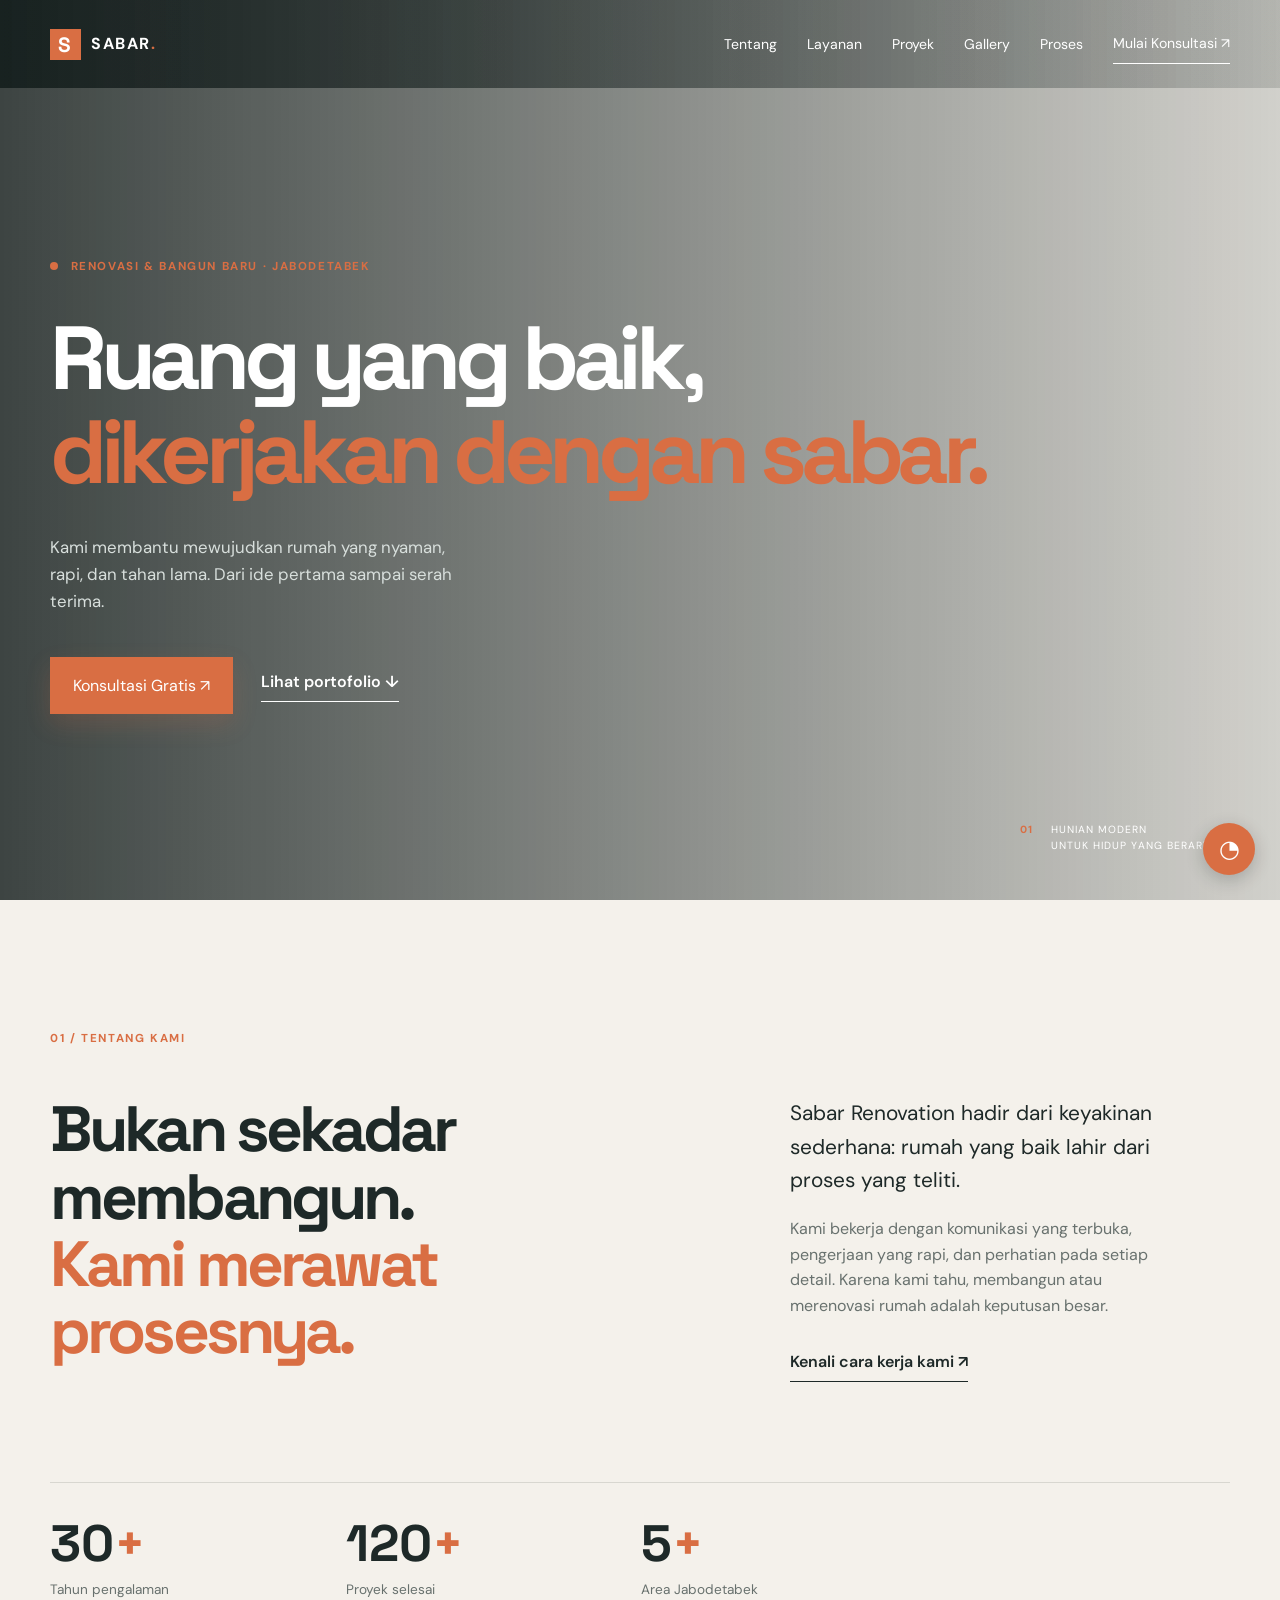
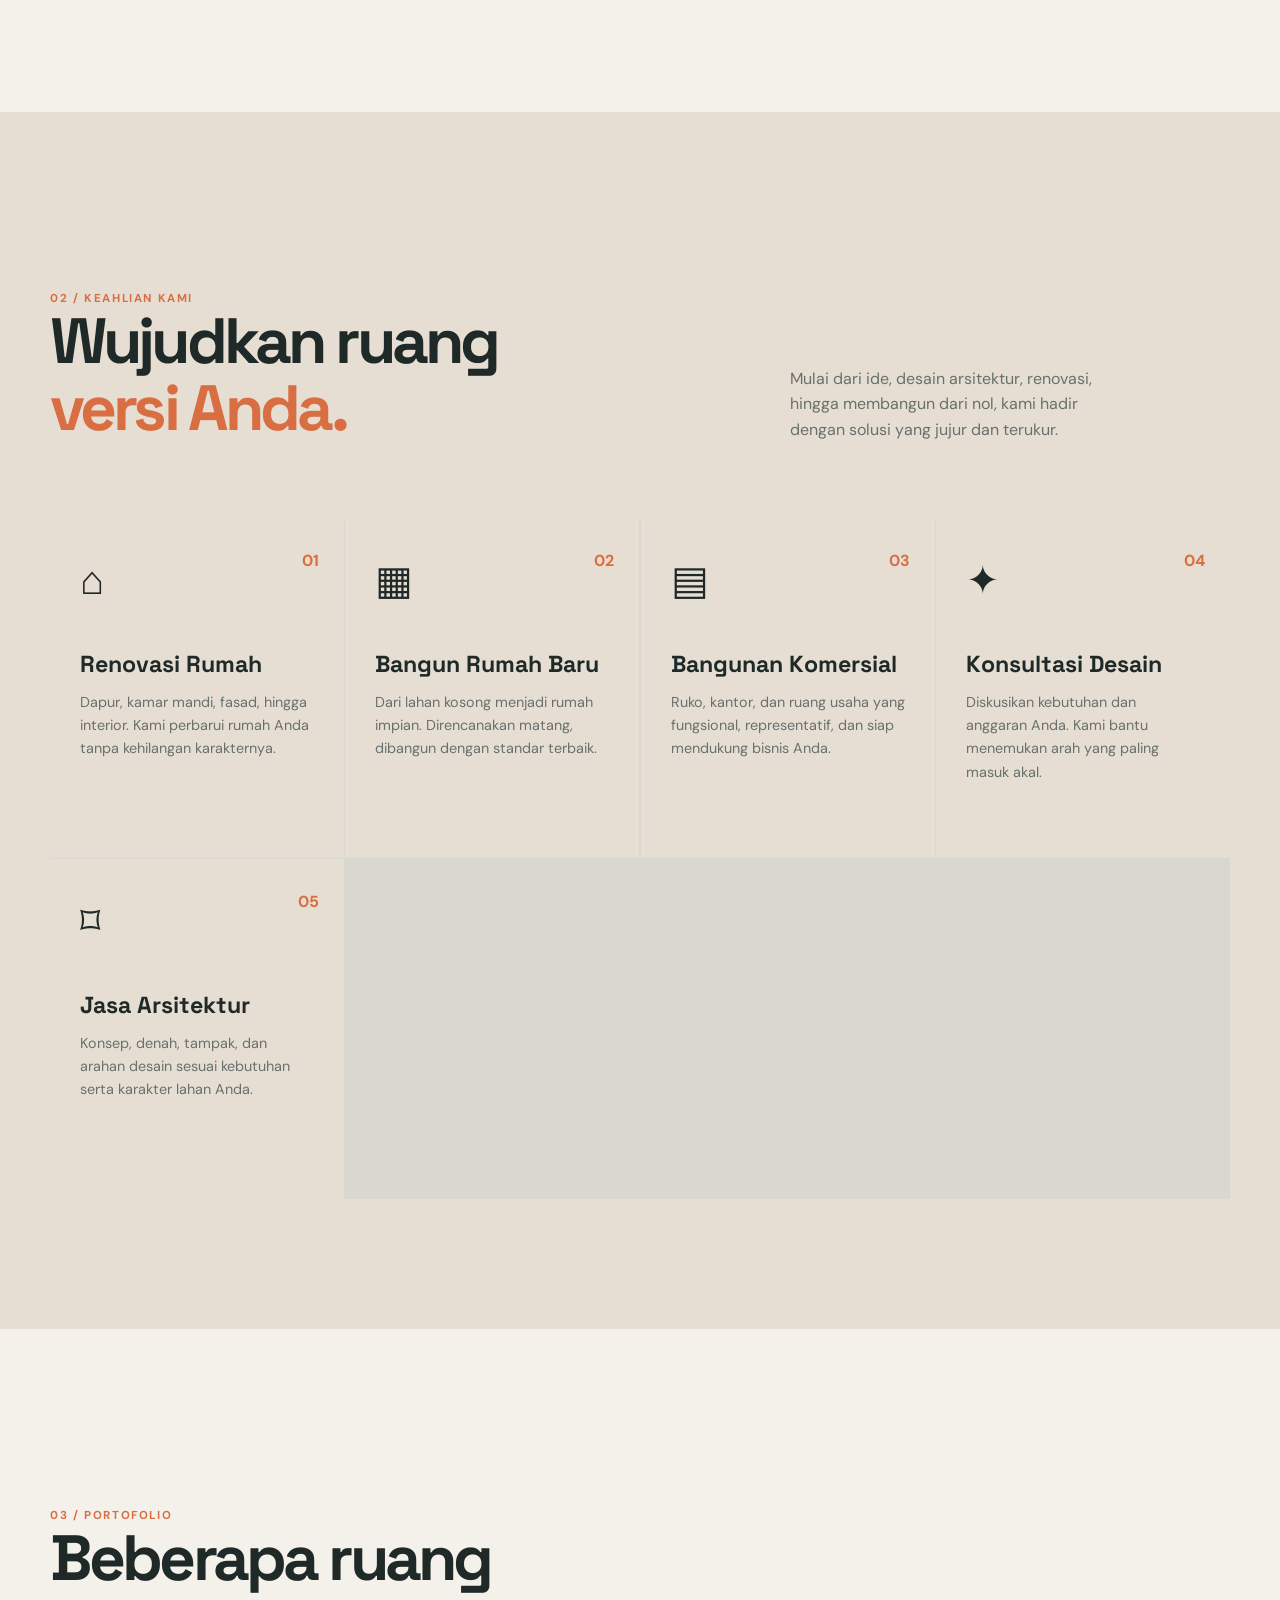
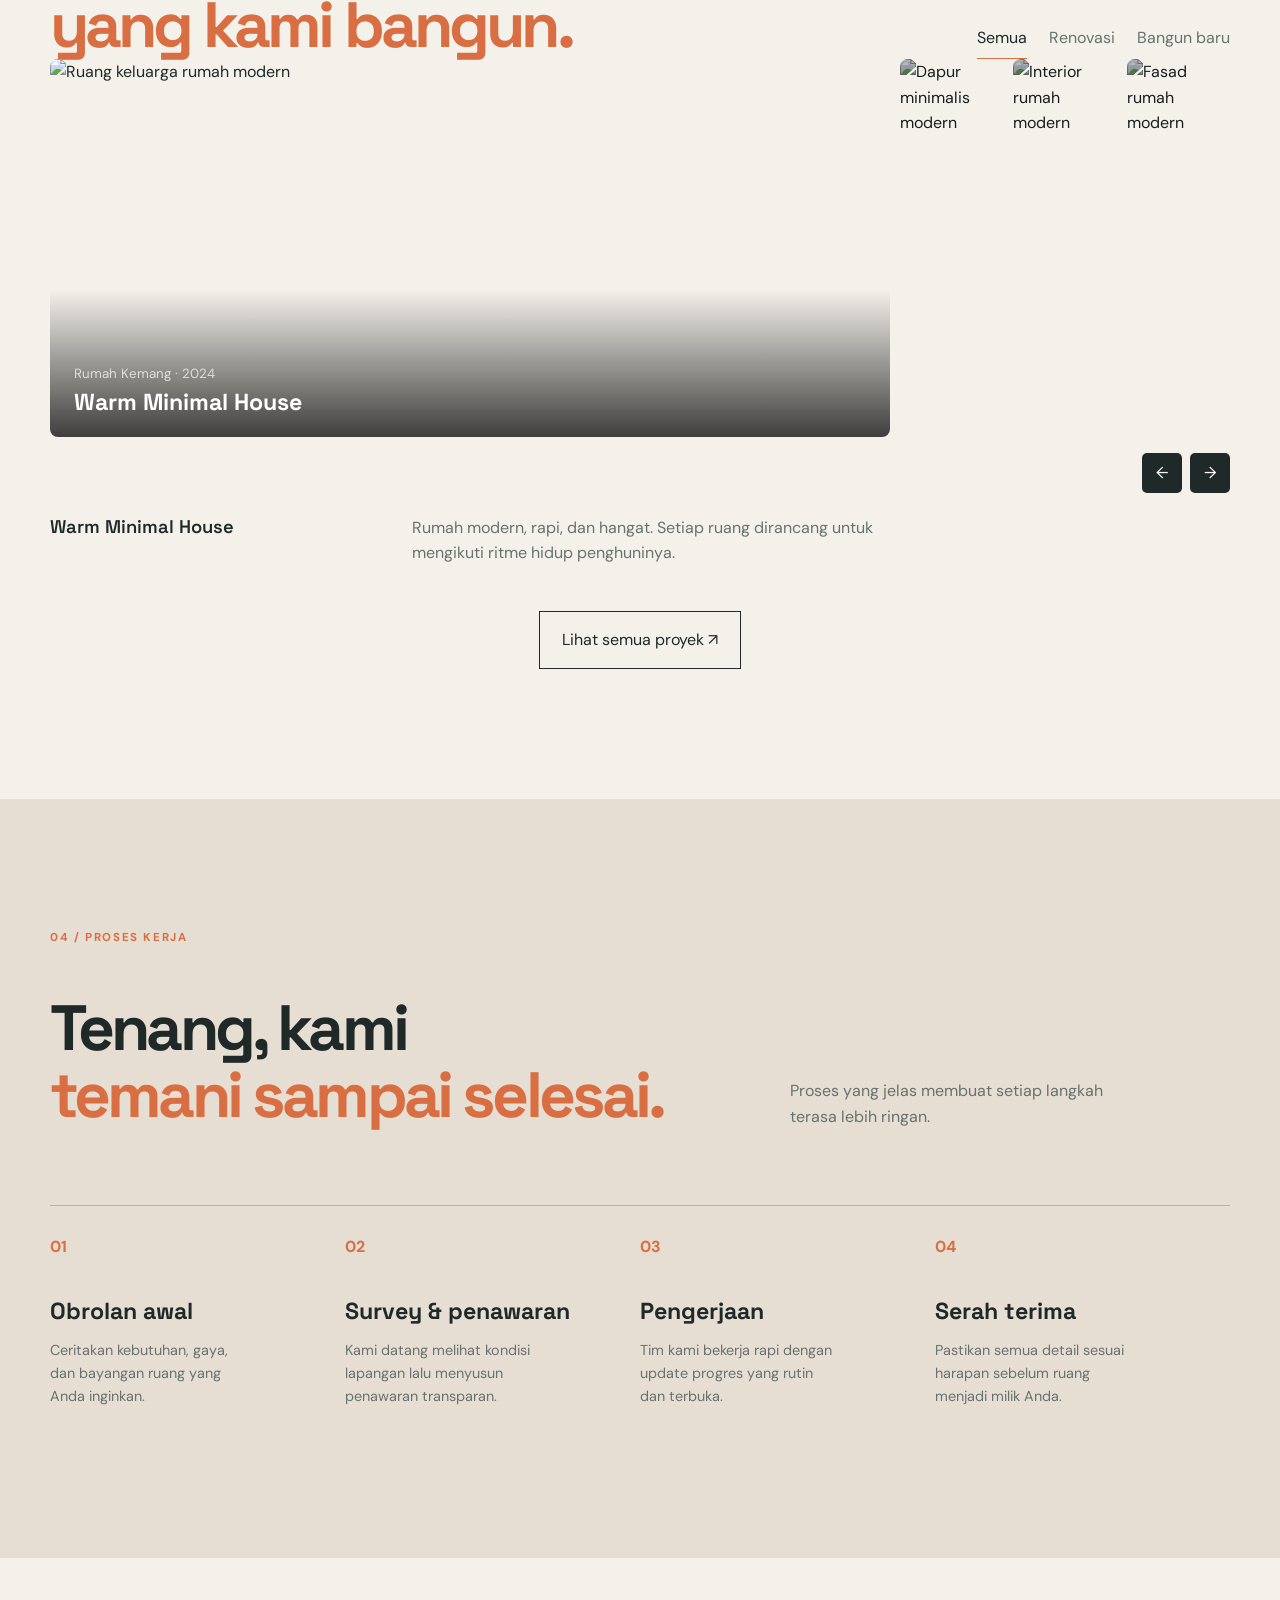
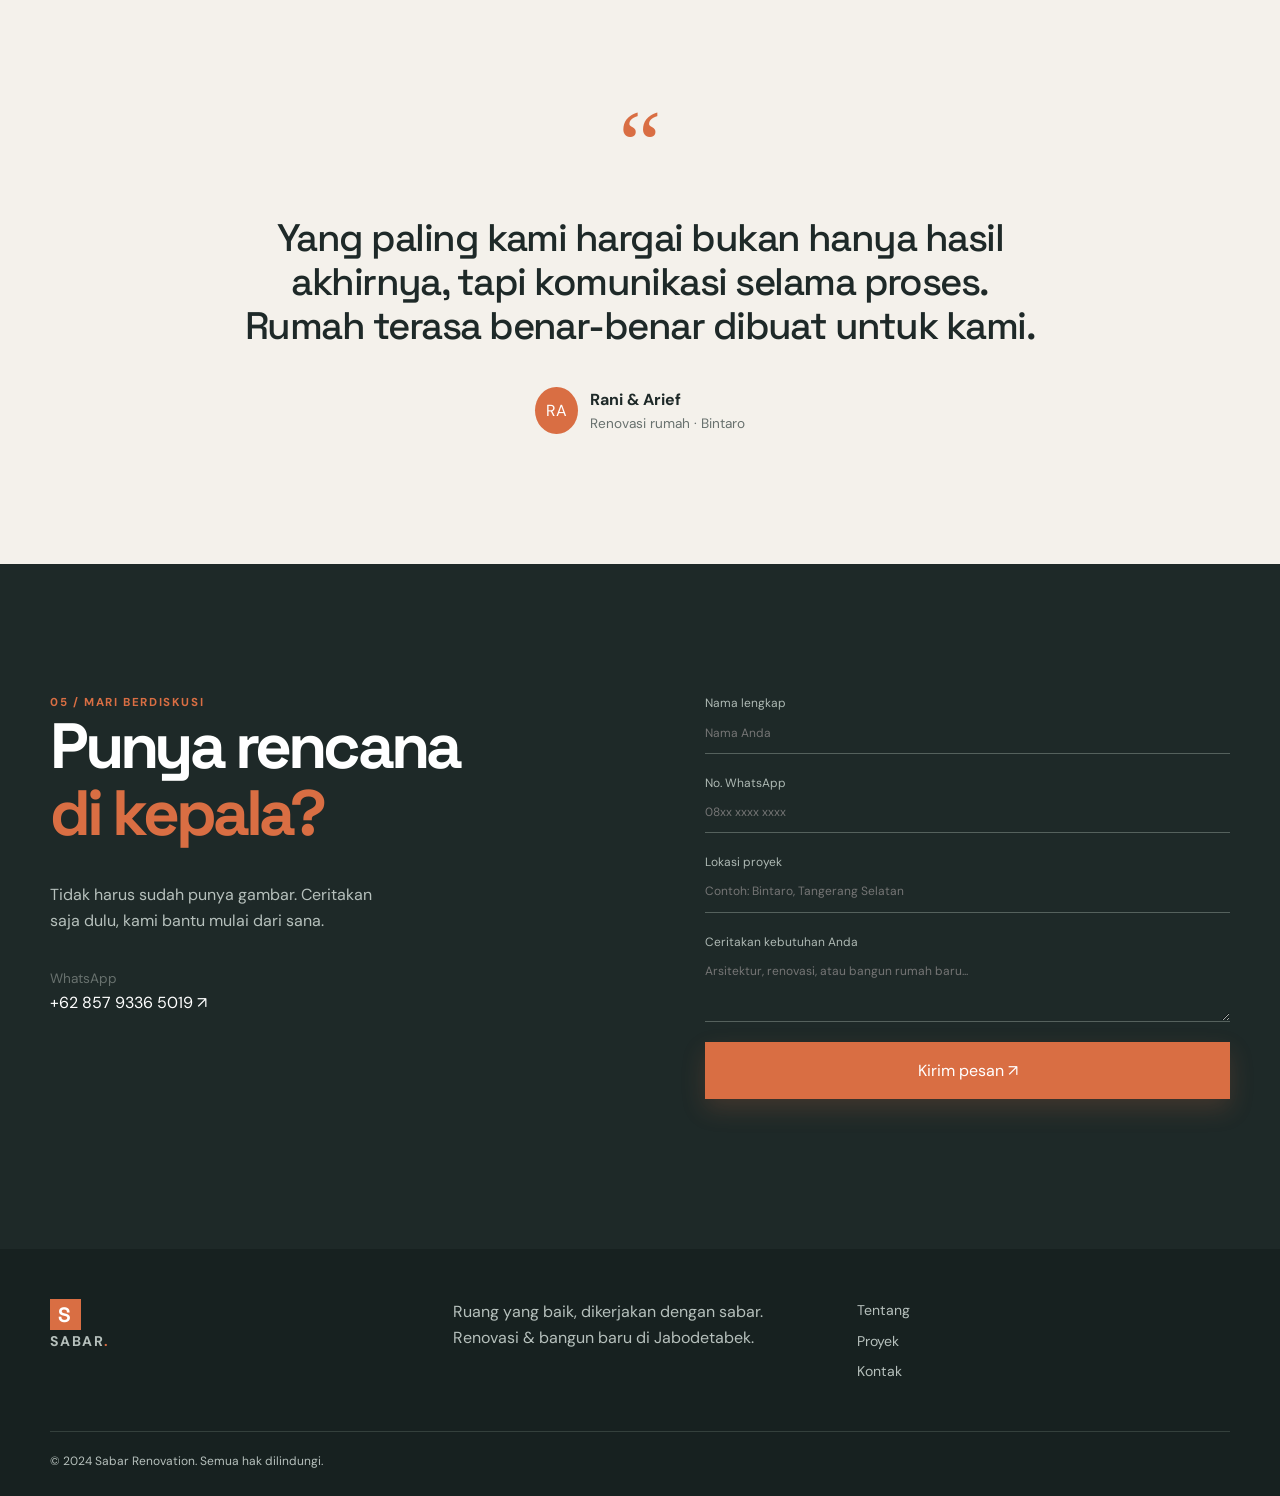
==== commit fed8cd10: "Format frontend source files" ====
--- a/index.html
+++ b/index.html
@@ -1,21 +1,381 @@
 <!doctype html>
 <html lang="id">
-<head>
-  <meta charset="utf-8"><meta name="viewport" content="width=device-width, initial-scale=1">
-  <meta name="description" content="Sabar Renovation membantu mewujudkan rumah impian melalui renovasi, bangun baru, dan jasa arsitektur di Jabodetabek.">
-  <title>Sabar Renovation | Rumah Rapi, Dikerjakan dengan Sabar</title><link rel="icon" href="favicon.svg" type="image/svg+xml">
-  <link rel="preconnect" href="https://fonts.googleapis.com"><link rel="preconnect" href="https://fonts.gstatic.com" crossorigin>
-  <link href="https://fonts.googleapis.com/css2?family=DM+Sans:wght@400;500;600;700&family=Space+Grotesk:wght@500;600;700&display=swap" rel="stylesheet"><link rel="stylesheet" href="styles.css"><link rel="stylesheet" href="motion.css">
-</head>
-<body>
-<header class="site-header"><nav class="nav container"><a class="brand" href="#top"><b>S</b><span>SABAR<span>.</span></span></a><button class="menu-toggle" aria-label="Buka menu"><i></i><i></i></button><div class="nav-links"><a href="#about">Tentang</a><a href="#services">Layanan</a><a href="#projects">Proyek</a><a href="gallery.html">Gallery</a><a href="#process">Proses</a><a class="nav-cta" href="#contact">Mulai Konsultasi ↗</a></div></nav></header>
-<main>
-<section class="hero" id="top"><div class="hero-image"></div><div class="hero-shade"></div><div class="container hero-content reveal"><p class="eyebrow light"><span></span> Renovasi & Bangun Baru · Jabodetabek</p><h1>Ruang yang baik,<br><em>dikerjakan dengan sabar.</em></h1><p class="hero-copy">Kami membantu mewujudkan rumah yang nyaman, rapi, dan tahan lama. Dari ide pertama sampai serah terima.</p><div class="hero-actions"><a class="button button-accent" href="https://wa.me/6285793365019?text=Halo%20Sabar%20Renovation%2C%20saya%20ingin%20konsultasi." target="_blank">Konsultasi Gratis ↗</a><a class="text-link light" href="#projects">Lihat portofolio ↓</a></div></div><div class="hero-note"><span>01</span><span>Hunian modern<br>untuk hidup yang berarti.</span></div></section>
-<section class="intro section container reveal" id="about"><div class="section-label">01 / Tentang kami</div><div class="intro-grid"><h2>Bukan sekadar membangun.<br><em>Kami merawat prosesnya.</em></h2><div><p class="large-copy">Sabar Renovation hadir dari keyakinan sederhana: rumah yang baik lahir dari proses yang teliti.</p><p>Kami bekerja dengan komunikasi yang terbuka, pengerjaan yang rapi, dan perhatian pada setiap detail. Karena kami tahu, membangun atau merenovasi rumah adalah keputusan besar.</p><a class="text-link" href="#contact">Kenali cara kerja kami ↗</a></div></div><div class="stats"><div><strong data-count="30">0</strong><span>Tahun pengalaman</span></div><div><strong data-count="120">0</strong><span>Proyek selesai</span></div><div><strong data-count="5">0</strong><span>Area Jabodetabek</span></div></div></section>
-<section class="services section" id="services"><div class="container"><div class="section-top reveal"><div><div class="section-label">02 / Keahlian kami</div><h2>Wujudkan ruang<br><em>versi Anda.</em></h2></div><p>Mulai dari ide, desain arsitektur, renovasi, hingga membangun dari nol, kami hadir dengan solusi yang jujur dan terukur.</p></div><div class="service-grid"><article class="service-card reveal"><span>01</span><b>⌂</b><h3>Renovasi Rumah</h3><p>Dapur, kamar mandi, fasad, hingga interior. Kami perbarui rumah Anda tanpa kehilangan karakternya.</p><a href="#contact">Pelajari lebih lanjut ↗</a></article><article class="service-card reveal"><span>02</span><b>▦</b><h3>Bangun Rumah Baru</h3><p>Dari lahan kosong menjadi rumah impian. Direncanakan matang, dibangun dengan standar terbaik.</p><a href="#contact">Pelajari lebih lanjut ↗</a></article><article class="service-card reveal"><span>03</span><b>▤</b><h3>Bangunan Komersial</h3><p>Ruko, kantor, dan ruang usaha yang fungsional, representatif, dan siap mendukung bisnis Anda.</p><a href="#contact">Pelajari lebih lanjut ↗</a></article><article class="service-card reveal"><span>04</span><b>✦</b><h3>Konsultasi Desain</h3><p>Diskusikan kebutuhan dan anggaran Anda. Kami bantu menemukan arah yang paling masuk akal.</p><a href="#contact">Pelajari lebih lanjut ↗</a></article></div></div></section>
-<section class="projects section container" id="projects"><div class="section-top reveal"><div><div class="section-label">03 / Portofolio</div><h2>Beberapa ruang<br><em>yang kami bangun.</em></h2></div><div class="filters"><button class="active" data-filter="all">Semua</button><button data-filter="renovasi">Renovasi</button><button data-filter="baru">Bangun baru</button></div></div><div class="squeeze-carousel reveal" data-squeeze-carousel tabindex="0" aria-label="Portofolio proyek"><div class="squeeze-track"><article class="squeeze-slide is-active" data-category="baru"><img src="https://images.unsplash.com/photo-1600607687920-4e2a09cf159d?auto=format&fit=crop&w=1200&q=85" alt="Ruang keluarga rumah modern" loading="lazy"><div class="squeeze-overlay"><small>Rumah Kemang · 2024</small><h3>Warm Minimal House</h3></div></article><article class="squeeze-slide" data-category="renovasi"><img src="https://images.unsplash.com/photo-1556912167-f556f1f39fdf?auto=format&fit=crop&w=1000&q=85" alt="Dapur minimalis modern" loading="lazy"><div class="squeeze-overlay"><small>Kitchen Set · 2024</small><h3>Kitchen in Terra</h3></div></article><article class="squeeze-slide" data-category="renovasi"><img src="https://images.unsplash.com/photo-1600566753086-00f18fb6b3ea?auto=format&fit=crop&w=1000&q=85" alt="Interior rumah modern" loading="lazy"><div class="squeeze-overlay"><small>Interior · 2023</small><h3>House of Light</h3></div></article><article class="squeeze-slide" data-category="baru"><img src="https://images.unsplash.com/photo-1600566753190-17f0baa2a6c3?auto=format&fit=crop&w=1200&q=85" alt="Fasad rumah modern" loading="lazy"><div class="squeeze-overlay"><small>Fasad Rumah · 2023</small><h3>Concrete & Green</h3></div></article><article class="squeeze-slide" data-category="komersial"><img src="https://images.unsplash.com/photo-1497366754035-f200968a6e72?auto=format&fit=crop&w=1000&q=85" alt="Ruang kantor modern" loading="lazy"><div class="squeeze-overlay"><small>Office Space · 2023</small><h3>Workroom Tebet</h3></div></article></div><div class="squeeze-controls"><button type="button" data-squeeze-prev aria-label="Proyek sebelumnya">←</button><button type="button" data-squeeze-next aria-label="Proyek berikutnya">→</button></div><div class="squeeze-copy" aria-live="polite"><strong>Warm Minimal House</strong><span>Rumah modern, rapi, dan hangat. Setiap ruang dirancang untuk mengikuti ritme hidup penghuninya.</span></div></div><div class="center"><a class="button button-outline" href="gallery.html">Lihat semua proyek ↗</a></div></section>
-<section class="process section" id="process"><div class="container"><div class="section-label">04 / Proses kerja</div><div class="process-head reveal"><h2>Tenang, kami<br><em>temani sampai selesai.</em></h2><p>Proses yang jelas membuat setiap langkah terasa lebih ringan.</p></div><div class="steps"><div class="step reveal"><span>01</span><h3>Obrolan awal</h3><p>Ceritakan kebutuhan, gaya, dan bayangan ruang yang Anda inginkan.</p></div><div class="step reveal"><span>02</span><h3>Survey & penawaran</h3><p>Kami datang melihat kondisi lapangan lalu menyusun penawaran transparan.</p></div><div class="step reveal"><span>03</span><h3>Pengerjaan</h3><p>Tim kami bekerja rapi dengan update progres yang rutin dan terbuka.</p></div><div class="step reveal"><span>04</span><h3>Serah terima</h3><p>Pastikan semua detail sesuai harapan sebelum ruang menjadi milik Anda.</p></div></div></div></section>
-<section class="quote section container reveal"><div class="quote-mark">“</div><blockquote>Yang paling kami hargai bukan hanya hasil akhirnya, tapi komunikasi selama proses. Rumah terasa benar-benar dibuat untuk kami.</blockquote><div class="quote-person"><div class="avatar">RA</div><div><strong>Rani & Arief</strong><span>Renovasi rumah · Bintaro</span></div></div></section>
-<section class="contact section" id="contact"><div class="container contact-grid"><div class="reveal"><div class="section-label">05 / Mari berdiskusi</div><h2>Punya rencana<br><em>di kepala?</em></h2><p class="contact-intro">Tidak harus sudah punya gambar. Ceritakan saja dulu, kami bantu mulai dari sana.</p><p class="contact-details">WhatsApp<br><a href="https://wa.me/6285793365019" target="_blank">+62 857 9336 5019 ↗</a><br><br>Instagram<br><a href="#">@sabar.renovation ↗</a></p></div><form class="contact-form reveal"><label>Nama lengkap<input name="name" required placeholder="Nama Anda"></label><label>No. WhatsApp<input name="phone" required placeholder="08xx xxxx xxxx"></label><label>Lokasi proyek<input name="location" required placeholder="Contoh: Bintaro, Tangerang Selatan"></label><label>Ceritakan kebutuhan Anda<textarea name="need" required placeholder="Arsitektur, renovasi, atau bangun rumah baru..."></textarea></label><button class="button button-accent" type="submit">Kirim pesan ↗</button><p class="form-status" aria-live="polite"></p></form></div></section>
-</main><footer><div class="container footer-grid"><a class="brand" href="#top"><b>S</b><span>SABAR<span>.</span></span></a><p>Ruang yang baik, dikerjakan dengan sabar.<br>Renovasi & bangun baru di Jabodetabek.</p><div><a href="#about">Tentang</a><a href="#projects">Proyek</a><a href="#contact">Kontak</a></div></div><div class="container copyright">© 2024 Sabar Renovation. Semua hak dilindungi.</div></footer><a class="floating-wa" href="https://wa.me/6285793365019" target="_blank" aria-label="Hubungi via WhatsApp">◔</a><script src="script.js"></script>
-</body></html>
+  <head>
+    <meta charset="utf-8" />
+    <meta name="viewport" content="width=device-width, initial-scale=1" />
+    <meta
+      name="description"
+      content="Sabar Renovation membantu mewujudkan rumah impian melalui renovasi, bangun baru, dan jasa arsitektur di Jabodetabek."
+    />
+    <title>Sabar Renovation | Rumah Rapi, Dikerjakan dengan Sabar</title>
+    <link rel="icon" href="favicon.svg" type="image/svg+xml" />
+    <link rel="preconnect" href="https://fonts.googleapis.com" />
+    <link rel="preconnect" href="https://fonts.gstatic.com" crossorigin />
+    <link
+      href="https://fonts.googleapis.com/css2?family=DM+Sans:wght@400;500;600;700&family=Space+Grotesk:wght@500;600;700&display=swap"
+      rel="stylesheet"
+    />
+    <link rel="stylesheet" href="styles.css" />
+    <link rel="stylesheet" href="motion.css" />
+  </head>
+  <body>
+    <header class="site-header">
+      <nav class="nav container">
+        <a class="brand" href="#top"
+          ><b>S</b><span>SABAR<span>.</span></span></a
+        ><button class="menu-toggle" aria-label="Buka menu">
+          <i></i><i></i>
+        </button>
+        <div class="nav-links">
+          <a href="#about">Tentang</a><a href="#services">Layanan</a
+          ><a href="#projects">Proyek</a><a href="gallery.html">Gallery</a
+          ><a href="#process">Proses</a
+          ><a class="nav-cta" href="#contact">Mulai Konsultasi ↗</a>
+        </div>
+      </nav>
+    </header>
+    <main>
+      <section class="hero" id="top">
+        <div class="hero-image"></div>
+        <div class="hero-shade"></div>
+        <div class="container hero-content reveal">
+          <p class="eyebrow light">
+            <span></span> Renovasi & Bangun Baru · Jabodetabek
+          </p>
+          <h1>Ruang yang baik,<br /><em>dikerjakan dengan sabar.</em></h1>
+          <p class="hero-copy">
+            Kami membantu mewujudkan rumah yang nyaman, rapi, dan tahan lama.
+            Dari ide pertama sampai serah terima.
+          </p>
+          <div class="hero-actions">
+            <a
+              class="button button-accent"
+              href="https://wa.me/6285793365019?text=Halo%20Sabar%20Renovation%2C%20saya%20ingin%20konsultasi."
+              target="_blank"
+              >Konsultasi Gratis ↗</a
+            ><a class="text-link light" href="#projects">Lihat portofolio ↓</a>
+          </div>
+        </div>
+        <div class="hero-note">
+          <span>01</span
+          ><span>Hunian modern<br />untuk hidup yang berarti.</span>
+        </div>
+      </section>
+      <section class="intro section container reveal" id="about">
+        <div class="section-label">01 / Tentang kami</div>
+        <div class="intro-grid">
+          <h2>
+            Bukan sekadar membangun.<br /><em>Kami merawat prosesnya.</em>
+          </h2>
+          <div>
+            <p class="large-copy">
+              Sabar Renovation hadir dari keyakinan sederhana: rumah yang baik
+              lahir dari proses yang teliti.
+            </p>
+            <p>
+              Kami bekerja dengan komunikasi yang terbuka, pengerjaan yang rapi,
+              dan perhatian pada setiap detail. Karena kami tahu, membangun atau
+              merenovasi rumah adalah keputusan besar.
+            </p>
+            <a class="text-link" href="#contact">Kenali cara kerja kami ↗</a>
+          </div>
+        </div>
+        <div class="stats">
+          <div>
+            <strong data-count="30">0</strong><span>Tahun pengalaman</span>
+          </div>
+          <div>
+            <strong data-count="120">0</strong><span>Proyek selesai</span>
+          </div>
+          <div>
+            <strong data-count="5">0</strong><span>Area Jabodetabek</span>
+          </div>
+        </div>
+      </section>
+      <section class="services section" id="services">
+        <div class="container">
+          <div class="section-top reveal">
+            <div>
+              <div class="section-label">02 / Keahlian kami</div>
+              <h2>Wujudkan ruang<br /><em>versi Anda.</em></h2>
+            </div>
+            <p>
+              Mulai dari ide, desain arsitektur, renovasi, hingga membangun dari
+              nol, kami hadir dengan solusi yang jujur dan terukur.
+            </p>
+          </div>
+          <div class="service-grid">
+            <article class="service-card reveal">
+              <span>01</span><b>⌂</b>
+              <h3>Renovasi Rumah</h3>
+              <p>
+                Dapur, kamar mandi, fasad, hingga interior. Kami perbarui rumah
+                Anda tanpa kehilangan karakternya.
+              </p>
+              <a href="#contact">Pelajari lebih lanjut ↗</a>
+            </article>
+            <article class="service-card reveal">
+              <span>02</span><b>▦</b>
+              <h3>Bangun Rumah Baru</h3>
+              <p>
+                Dari lahan kosong menjadi rumah impian. Direncanakan matang,
+                dibangun dengan standar terbaik.
+              </p>
+              <a href="#contact">Pelajari lebih lanjut ↗</a>
+            </article>
+            <article class="service-card reveal">
+              <span>03</span><b>▤</b>
+              <h3>Bangunan Komersial</h3>
+              <p>
+                Ruko, kantor, dan ruang usaha yang fungsional, representatif,
+                dan siap mendukung bisnis Anda.
+              </p>
+              <a href="#contact">Pelajari lebih lanjut ↗</a>
+            </article>
+            <article class="service-card reveal">
+              <span>04</span><b>✦</b>
+              <h3>Konsultasi Desain</h3>
+              <p>
+                Diskusikan kebutuhan dan anggaran Anda. Kami bantu menemukan
+                arah yang paling masuk akal.
+              </p>
+              <a href="#contact">Pelajari lebih lanjut ↗</a>
+            </article>
+          </div>
+        </div>
+      </section>
+      <section class="projects section container" id="projects">
+        <div class="section-top reveal">
+          <div>
+            <div class="section-label">03 / Portofolio</div>
+            <h2>Beberapa ruang<br /><em>yang kami bangun.</em></h2>
+          </div>
+          <div class="filters">
+            <button class="active" data-filter="all">Semua</button
+            ><button data-filter="renovasi">Renovasi</button
+            ><button data-filter="baru">Bangun baru</button>
+          </div>
+        </div>
+        <div
+          class="squeeze-carousel reveal"
+          data-squeeze-carousel
+          tabindex="0"
+          aria-label="Portofolio proyek"
+        >
+          <div class="squeeze-track">
+            <article class="squeeze-slide is-active" data-category="baru">
+              <img
+                src="https://images.unsplash.com/photo-1600607687920-4e2a09cf159d?auto=format&fit=crop&w=1200&q=85"
+                alt="Ruang keluarga rumah modern"
+                loading="lazy"
+              />
+              <div class="squeeze-overlay">
+                <small>Rumah Kemang · 2024</small>
+                <h3>Warm Minimal House</h3>
+              </div>
+            </article>
+            <article class="squeeze-slide" data-category="renovasi">
+              <img
+                src="https://images.unsplash.com/photo-1556912167-f556f1f39fdf?auto=format&fit=crop&w=1000&q=85"
+                alt="Dapur minimalis modern"
+                loading="lazy"
+              />
+              <div class="squeeze-overlay">
+                <small>Kitchen Set · 2024</small>
+                <h3>Kitchen in Terra</h3>
+              </div>
+            </article>
+            <article class="squeeze-slide" data-category="renovasi">
+              <img
+                src="https://images.unsplash.com/photo-1600566753086-00f18fb6b3ea?auto=format&fit=crop&w=1000&q=85"
+                alt="Interior rumah modern"
+                loading="lazy"
+              />
+              <div class="squeeze-overlay">
+                <small>Interior · 2023</small>
+                <h3>House of Light</h3>
+              </div>
+            </article>
+            <article class="squeeze-slide" data-category="baru">
+              <img
+                src="https://images.unsplash.com/photo-1600566753190-17f0baa2a6c3?auto=format&fit=crop&w=1200&q=85"
+                alt="Fasad rumah modern"
+                loading="lazy"
+              />
+              <div class="squeeze-overlay">
+                <small>Fasad Rumah · 2023</small>
+                <h3>Concrete & Green</h3>
+              </div>
+            </article>
+            <article class="squeeze-slide" data-category="komersial">
+              <img
+                src="https://images.unsplash.com/photo-1497366754035-f200968a6e72?auto=format&fit=crop&w=1000&q=85"
+                alt="Ruang kantor modern"
+                loading="lazy"
+              />
+              <div class="squeeze-overlay">
+                <small>Office Space · 2023</small>
+                <h3>Workroom Tebet</h3>
+              </div>
+            </article>
+          </div>
+          <div class="squeeze-controls">
+            <button
+              type="button"
+              data-squeeze-prev
+              aria-label="Proyek sebelumnya"
+            >
+              ←</button
+            ><button
+              type="button"
+              data-squeeze-next
+              aria-label="Proyek berikutnya"
+            >
+              →
+            </button>
+          </div>
+          <div class="squeeze-copy" aria-live="polite">
+            <strong>Warm Minimal House</strong
+            ><span
+              >Rumah modern, rapi, dan hangat. Setiap ruang dirancang untuk
+              mengikuti ritme hidup penghuninya.</span
+            >
+          </div>
+        </div>
+        <div class="center">
+          <a class="button button-outline" href="gallery.html"
+            >Lihat semua proyek ↗</a
+          >
+        </div>
+      </section>
+      <section class="process section" id="process">
+        <div class="container">
+          <div class="section-label">04 / Proses kerja</div>
+          <div class="process-head reveal">
+            <h2>Tenang, kami<br /><em>temani sampai selesai.</em></h2>
+            <p>Proses yang jelas membuat setiap langkah terasa lebih ringan.</p>
+          </div>
+          <div class="steps">
+            <div class="step reveal">
+              <span>01</span>
+              <h3>Obrolan awal</h3>
+              <p>
+                Ceritakan kebutuhan, gaya, dan bayangan ruang yang Anda
+                inginkan.
+              </p>
+            </div>
+            <div class="step reveal">
+              <span>02</span>
+              <h3>Survey & penawaran</h3>
+              <p>
+                Kami datang melihat kondisi lapangan lalu menyusun penawaran
+                transparan.
+              </p>
+            </div>
+            <div class="step reveal">
+              <span>03</span>
+              <h3>Pengerjaan</h3>
+              <p>
+                Tim kami bekerja rapi dengan update progres yang rutin dan
+                terbuka.
+              </p>
+            </div>
+            <div class="step reveal">
+              <span>04</span>
+              <h3>Serah terima</h3>
+              <p>
+                Pastikan semua detail sesuai harapan sebelum ruang menjadi milik
+                Anda.
+              </p>
+            </div>
+          </div>
+        </div>
+      </section>
+      <section class="quote section container reveal">
+        <div class="quote-mark">“</div>
+        <blockquote>
+          Yang paling kami hargai bukan hanya hasil akhirnya, tapi komunikasi
+          selama proses. Rumah terasa benar-benar dibuat untuk kami.
+        </blockquote>
+        <div class="quote-person">
+          <div class="avatar">RA</div>
+          <div>
+            <strong>Rani & Arief</strong><span>Renovasi rumah · Bintaro</span>
+          </div>
+        </div>
+      </section>
+      <section class="contact section" id="contact">
+        <div class="container contact-grid">
+          <div class="reveal">
+            <div class="section-label">05 / Mari berdiskusi</div>
+            <h2>Punya rencana<br /><em>di kepala?</em></h2>
+            <p class="contact-intro">
+              Tidak harus sudah punya gambar. Ceritakan saja dulu, kami bantu
+              mulai dari sana.
+            </p>
+            <p class="contact-details">
+              WhatsApp<br /><a
+                href="https://wa.me/6285793365019"
+                target="_blank"
+                >+62 857 9336 5019 ↗</a
+              ><br /><br />Instagram<br /><a href="#">@sabar.renovation ↗</a>
+            </p>
+          </div>
+          <form class="contact-form reveal">
+            <label
+              >Nama lengkap<input
+                name="name"
+                required
+                placeholder="Nama Anda" /></label
+            ><label
+              >No. WhatsApp<input
+                name="phone"
+                required
+                placeholder="08xx xxxx xxxx" /></label
+            ><label
+              >Lokasi proyek<input
+                name="location"
+                required
+                placeholder="Contoh: Bintaro, Tangerang Selatan" /></label
+            ><label
+              >Ceritakan kebutuhan Anda<textarea
+                name="need"
+                required
+                placeholder="Arsitektur, renovasi, atau bangun rumah baru..."
+              ></textarea></label
+            ><button class="button button-accent" type="submit">
+              Kirim pesan ↗
+            </button>
+            <p class="form-status" aria-live="polite"></p>
+          </form>
+        </div>
+      </section>
+    </main>
+    <footer>
+      <div class="container footer-grid">
+        <a class="brand" href="#top"
+          ><b>S</b><span>SABAR<span>.</span></span></a
+        >
+        <p>
+          Ruang yang baik, dikerjakan dengan sabar.<br />Renovasi & bangun baru
+          di Jabodetabek.
+        </p>
+        <div>
+          <a href="#about">Tentang</a><a href="#projects">Proyek</a
+          ><a href="#contact">Kontak</a>
+        </div>
+      </div>
+      <div class="container copyright">
+        © 2024 Sabar Renovation. Semua hak dilindungi.
+      </div>
+    </footer>
+    <a
+      class="floating-wa"
+      href="https://wa.me/6285793365019"
+      target="_blank"
+      aria-label="Hubungi via WhatsApp"
+      >◔</a
+    >
+    <script src="script.js"></script>
+  </body>
+</html>
--- a/styles.css
+++ b/styles.css
@@ -1,40 +1,792 @@
-:root{--ink:#1e2928;--muted:#68716e;--cream:#f4f1eb;--sand:#e6ded2;--orange:#d96e43;--line:#d8d7d0}*{box-sizing:border-box}html{scroll-behavior:smooth}body{margin:0;color:var(--ink);background:var(--cream);font:16px/1.6 'DM Sans',sans-serif}h1,h2,h3,p{margin:0}h1,h2,h3{font-family:'Space Grotesk',sans-serif;line-height:1.05}h1{font-size:clamp(3.3rem,7vw,7.5rem);letter-spacing:-.07em}h2{font-size:clamp(2.7rem,5vw,5.2rem);letter-spacing:-.06em}h3{font-size:1.45rem}.container{width:min(1180px,calc(100% - 64px));margin:auto}.site-header{position:fixed;z-index:5;width:100%;color:#fff;transition:.3s}.site-header.scrolled{background:rgba(244,241,235,.95);color:var(--ink);box-shadow:0 1px 0 var(--line)}.nav{height:88px;display:flex;align-items:center;justify-content:space-between}.brand{display:flex;align-items:center;gap:10px;color:inherit;text-decoration:none;font-weight:700;letter-spacing:.1em}.brand b{display:grid;place-items:center;width:31px;height:31px;background:var(--orange);color:white;font-family:'Space Grotesk';font-size:1.3rem}.brand span span{color:var(--orange)}.nav-links{display:flex;align-items:center;gap:30px}.nav-links a,.footer-grid a{color:inherit;text-decoration:none;font-size:.88rem}.nav-cta{border-bottom:1px solid currentColor;padding:8px 0}.menu-toggle{display:none;background:none;border:0}.hero{height:100svh;min-height:680px;position:relative;color:#fff;display:flex;align-items:center;overflow:hidden}.hero-image{position:absolute;inset:0;background:url('https://images.unsplash.com/photo-1600607687939-ce8a6c25118c?auto=format&fit=crop&w=2200&q=90') center/cover;transform:scale(1.04)}.hero-shade{position:absolute;inset:0;background:linear-gradient(90deg,rgba(15,25,24,.8),rgba(15,25,24,.15))}.hero-content{position:relative;padding-top:8vh}.eyebrow,.section-label{font-size:.72rem;text-transform:uppercase;letter-spacing:.14em;font-weight:700;color:var(--orange)}.eyebrow{margin-bottom:35px}.eyebrow span{display:inline-block;width:8px;height:8px;background:var(--orange);border-radius:50%;margin-right:8px}.hero h1 em,h2 em{color:var(--orange);font-style:normal}.hero-copy{max-width:405px;margin:35px 0 42px;font-size:1.05rem;color:#d8dfdc}.hero-actions{display:flex;align-items:center;gap:28px}.button{display:inline-block;padding:15px 22px;border:1px solid transparent;text-decoration:none;font-weight:700;transition:.25s;cursor:pointer;font:inherit}.button-accent{background:var(--orange);color:#fff}.button-accent:hover{background:#bd5734;transform:translateY(-3px)}.button-outline{color:var(--ink);border-color:var(--ink)}.button-outline:hover{background:var(--ink);color:#fff}.text-link{color:var(--ink);text-decoration:none;border-bottom:1px solid currentColor;padding-bottom:7px;font-weight:600}.text-link.light{color:#fff}.hero-note{position:absolute;right:5%;bottom:45px;display:flex;gap:18px;text-transform:uppercase;font-size:.65rem;letter-spacing:.1em}.hero-note span:first-child{color:var(--orange);font-weight:bold}.section{padding:130px 0}.intro{padding-bottom:110px}.intro-grid,.section-top,.process-head{display:grid;grid-template-columns:1.2fr .8fr;gap:80px;margin-top:48px}.intro-grid>div p{color:var(--muted);max-width:390px}.large-copy{font-size:1.3rem;color:var(--ink)!important;margin-bottom:20px}.intro .text-link{display:inline-block;margin-top:30px}.stats{display:flex;border-top:1px solid var(--line);margin-top:100px;padding-top:28px;gap:15%;}.stats strong{font:700 3.2rem 'Space Grotesk';display:block}.stats strong:after{content:'+';color:var(--orange)}.stats span{color:var(--muted);font-size:.85rem}.services,.process{background:var(--sand)}.section-top>p,.process-head>p{align-self:end;color:var(--muted);max-width:330px}.service-grid{display:grid;grid-template-columns:repeat(4,1fr);gap:1px;background:var(--line);margin-top:75px}.service-card{background:var(--sand);padding:30px;min-height:340px;position:relative;transition:.3s}.service-card:hover{background:#f0e9df;transform:translateY(-7px)}.service-card>span{position:absolute;right:25px;color:var(--orange);font-weight:700}.service-card>b{font-size:2.5rem;font-weight:400}.service-card h3{margin:40px 0 15px}.service-card p{color:var(--muted);font-size:.9rem}.service-card a{position:absolute;bottom:27px;color:var(--ink);font-size:.85rem;text-decoration:none;font-weight:700}.filters{display:flex;gap:22px;align-items:end;justify-content:end}.filters button{border:0;background:none;color:var(--muted);font:inherit;border-bottom:1px solid transparent;padding:8px 0;cursor:pointer}.filters button.active{color:var(--ink);border-color:var(--orange)}.project-grid{display:grid;grid-template-columns:1fr 1fr;gap:20px;margin-top:75px}.project-card{height:380px;position:relative;overflow:hidden;color:#fff}.project-card.tall{height:580px;grid-row:span 2}.project-card.wide{grid-column:span 2}.project-card img{width:100%;height:100%;object-fit:cover;transition:.7s}.project-card:after{content:'';position:absolute;inset:40% 0 0;background:linear-gradient(transparent,rgba(10,20,18,.8))}.project-card:hover img{transform:scale(1.06)}.project-card>div{position:absolute;z-index:1;bottom:25px;left:25px}.project-card small{color:#ddd}.project-card h3{margin-top:5px}.center{text-align:center;margin-top:45px}.process-head{margin-bottom:75px}.steps{display:grid;grid-template-columns:repeat(4,1fr);gap:0}.step{padding:28px 32px 20px 0;border-top:1px solid #b9b5ad}.step span{color:var(--orange);font-weight:700}.step h3{margin:40px 0 15px}.step p{color:var(--muted);font-size:.9rem;max-width:200px}.quote{max-width:900px;text-align:center}.quote-mark{font:6rem Georgia;color:var(--orange);height:90px}.quote blockquote{font:500 clamp(1.8rem,3vw,3rem)/1.15 'Space Grotesk';letter-spacing:-.04em}.quote-person{display:flex;justify-content:center;align-items:center;gap:12px;text-align:left;margin-top:35px}.avatar{background:var(--orange);color:#fff;border-radius:50%;padding:11px}.quote-person span,.contact-details{display:block;color:var(--muted);font-size:.85rem}.contact{background:var(--ink);color:#fff}.contact-grid{display:grid;grid-template-columns:1fr 1fr;gap:130px}.contact-intro{color:#b6c0bc;max-width:330px;margin:35px 0}.contact-details a{color:#fff;text-decoration:none;font-size:1rem}.contact-form{display:grid;gap:20px}.contact-form label{font-size:.75rem;color:#aeb9b4}.contact-form input,.contact-form textarea{display:block;width:100%;background:none;border:0;border-bottom:1px solid #55615d;color:#fff;padding:10px 0;font:inherit;outline:0}.contact-form textarea{height:70px;resize:vertical}.contact-form input:focus,.contact-form textarea:focus{border-color:var(--orange)}.form-status{color:var(--orange)}footer{background:#172120;color:#b6c0bc;padding:50px 0 25px}.footer-grid{display:grid;grid-template-columns:1fr 1fr 1fr;gap:30px}.footer-grid a{display:block;margin-bottom:8px}.copyright{border-top:1px solid #34403c;margin-top:40px;padding-top:20px;font-size:.75rem}.floating-wa{position:fixed;right:25px;bottom:25px;width:52px;height:52px;border-radius:50%;display:grid;place-items:center;background:var(--orange);color:#fff;text-decoration:none;font-size:1.5rem;z-index:4;box-shadow:0 5px 18px #0003}.reveal{opacity:0;transform:translateY(25px);transition:opacity .7s,transform .7s}.reveal.visible{opacity:1;transform:none}
-@media(max-width:760px){.container{width:calc(100% - 40px)}.nav{height:72px}.menu-toggle{display:block}.menu-toggle i{display:block;background:currentColor;width:25px;height:2px;margin:6px}.nav-links{display:none;position:absolute;top:72px;left:0;right:0;background:var(--cream);color:var(--ink);padding:25px 20px;flex-direction:column;align-items:flex-start}.nav-links.open{display:flex}.hero{min-height:650px}.hero-content{padding-top:40px}.hero h1{font-size:3.8rem}.hero-note{display:none}.section{padding:85px 0}.intro-grid,.section-top,.process-head,.contact-grid{grid-template-columns:1fr;gap:35px}.stats{gap:25px;margin-top:65px}.stats strong{font-size:2.3rem}.stats span{font-size:.7rem}.service-grid,.steps{grid-template-columns:1fr}.service-card{min-height:300px;padding:20px}.service-card h3{margin-top:30px}.filters{justify-content:start;flex-wrap:wrap;gap:15px}.project-grid{display:block;margin-top:45px}.project-card,.project-card.tall,.project-card.wide{height:360px;margin-bottom:16px}.contact-grid{gap:60px}.footer-grid{grid-template-columns:1fr 1fr}.footer-grid p{grid-column:span 2}.hero-actions{flex-wrap:wrap}.process-head{margin-bottom:45px}}
+:root {
+  --ink: #1e2928;
+  --muted: #68716e;
+  --cream: #f4f1eb;
+  --sand: #e6ded2;
+  --orange: #d96e43;
+  --line: #d8d7d0;
+}
+* {
+  box-sizing: border-box;
+}
+html {
+  scroll-behavior: smooth;
+}
+body {
+  margin: 0;
+  color: var(--ink);
+  background: var(--cream);
+  font:
+    16px/1.6 "DM Sans",
+    sans-serif;
+}
+h1,
+h2,
+h3,
+p {
+  margin: 0;
+}
+h1,
+h2,
+h3 {
+  font-family: "Space Grotesk", sans-serif;
+  line-height: 1.05;
+}
+h1 {
+  font-size: clamp(3.3rem, 7vw, 7.5rem);
+  letter-spacing: -0.07em;
+}
+h2 {
+  font-size: clamp(2.7rem, 5vw, 5.2rem);
+  letter-spacing: -0.06em;
+}
+h3 {
+  font-size: 1.45rem;
+}
+.container {
+  width: min(1180px, calc(100% - 64px));
+  margin: auto;
+}
+.site-header {
+  position: fixed;
+  z-index: 5;
+  width: 100%;
+  color: #fff;
+  transition: 0.3s;
+}
+.site-header.scrolled {
+  background: rgba(244, 241, 235, 0.95);
+  color: var(--ink);
+  box-shadow: 0 1px 0 var(--line);
+}
+.nav {
+  height: 88px;
+  display: flex;
+  align-items: center;
+  justify-content: space-between;
+}
+.brand {
+  display: flex;
+  align-items: center;
+  gap: 10px;
+  color: inherit;
+  text-decoration: none;
+  font-weight: 700;
+  letter-spacing: 0.1em;
+}
+.brand b {
+  display: grid;
+  place-items: center;
+  width: 31px;
+  height: 31px;
+  background: var(--orange);
+  color: white;
+  font-family: "Space Grotesk";
+  font-size: 1.3rem;
+}
+.brand span span {
+  color: var(--orange);
+}
+.nav-links {
+  display: flex;
+  align-items: center;
+  gap: 30px;
+}
+.nav-links a,
+.footer-grid a {
+  color: inherit;
+  text-decoration: none;
+  font-size: 0.88rem;
+}
+.nav-cta {
+  border-bottom: 1px solid currentColor;
+  padding: 8px 0;
+}
+.menu-toggle {
+  display: none;
+  background: none;
+  border: 0;
+}
+.hero {
+  height: 100svh;
+  min-height: 680px;
+  position: relative;
+  color: #fff;
+  display: flex;
+  align-items: center;
+  overflow: hidden;
+}
+.hero-image {
+  position: absolute;
+  inset: 0;
+  background: url("https://images.unsplash.com/photo-1600607687939-ce8a6c25118c?auto=format&fit=crop&w=2200&q=90")
+    center/cover;
+  transform: scale(1.04);
+}
+.hero-shade {
+  position: absolute;
+  inset: 0;
+  background: linear-gradient(
+    90deg,
+    rgba(15, 25, 24, 0.8),
+    rgba(15, 25, 24, 0.15)
+  );
+}
+.hero-content {
+  position: relative;
+  padding-top: 8vh;
+}
+.eyebrow,
+.section-label {
+  font-size: 0.72rem;
+  text-transform: uppercase;
+  letter-spacing: 0.14em;
+  font-weight: 700;
+  color: var(--orange);
+}
+.eyebrow {
+  margin-bottom: 35px;
+}
+.eyebrow span {
+  display: inline-block;
+  width: 8px;
+  height: 8px;
+  background: var(--orange);
+  border-radius: 50%;
+  margin-right: 8px;
+}
+.hero h1 em,
+h2 em {
+  color: var(--orange);
+  font-style: normal;
+}
+.hero-copy {
+  max-width: 405px;
+  margin: 35px 0 42px;
+  font-size: 1.05rem;
+  color: #d8dfdc;
+}
+.hero-actions {
+  display: flex;
+  align-items: center;
+  gap: 28px;
+}
+.button {
+  display: inline-block;
+  padding: 15px 22px;
+  border: 1px solid transparent;
+  text-decoration: none;
+  font-weight: 700;
+  transition: 0.25s;
+  cursor: pointer;
+  font: inherit;
+}
+.button-accent {
+  background: var(--orange);
+  color: #fff;
+}
+.button-accent:hover {
+  background: #bd5734;
+  transform: translateY(-3px);
+}
+.button-outline {
+  color: var(--ink);
+  border-color: var(--ink);
+}
+.button-outline:hover {
+  background: var(--ink);
+  color: #fff;
+}
+.text-link {
+  color: var(--ink);
+  text-decoration: none;
+  border-bottom: 1px solid currentColor;
+  padding-bottom: 7px;
+  font-weight: 600;
+}
+.text-link.light {
+  color: #fff;
+}
+.hero-note {
+  position: absolute;
+  right: 5%;
+  bottom: 45px;
+  display: flex;
+  gap: 18px;
+  text-transform: uppercase;
+  font-size: 0.65rem;
+  letter-spacing: 0.1em;
+}
+.hero-note span:first-child {
+  color: var(--orange);
+  font-weight: bold;
+}
+.section {
+  padding: 130px 0;
+}
+.intro {
+  padding-bottom: 110px;
+}
+.intro-grid,
+.section-top,
+.process-head {
+  display: grid;
+  grid-template-columns: 1.2fr 0.8fr;
+  gap: 80px;
+  margin-top: 48px;
+}
+.intro-grid > div p {
+  color: var(--muted);
+  max-width: 390px;
+}
+.large-copy {
+  font-size: 1.3rem;
+  color: var(--ink) !important;
+  margin-bottom: 20px;
+}
+.intro .text-link {
+  display: inline-block;
+  margin-top: 30px;
+}
+.stats {
+  display: flex;
+  border-top: 1px solid var(--line);
+  margin-top: 100px;
+  padding-top: 28px;
+  gap: 15%;
+}
+.stats strong {
+  font: 700 3.2rem "Space Grotesk";
+  display: block;
+}
+.stats strong:after {
+  content: "+";
+  color: var(--orange);
+}
+.stats span {
+  color: var(--muted);
+  font-size: 0.85rem;
+}
+.services,
+.process {
+  background: var(--sand);
+}
+.section-top > p,
+.process-head > p {
+  align-self: end;
+  color: var(--muted);
+  max-width: 330px;
+}
+.service-grid {
+  display: grid;
+  grid-template-columns: repeat(4, 1fr);
+  gap: 1px;
+  background: var(--line);
+  margin-top: 75px;
+}
+.service-card {
+  background: var(--sand);
+  padding: 30px;
+  min-height: 340px;
+  position: relative;
+  transition: 0.3s;
+}
+.service-card:hover {
+  background: #f0e9df;
+  transform: translateY(-7px);
+}
+.service-card > span {
+  position: absolute;
+  right: 25px;
+  color: var(--orange);
+  font-weight: 700;
+}
+.service-card > b {
+  font-size: 2.5rem;
+  font-weight: 400;
+}
+.service-card h3 {
+  margin: 40px 0 15px;
+}
+.service-card p {
+  color: var(--muted);
+  font-size: 0.9rem;
+}
+.service-card a {
+  position: absolute;
+  bottom: 27px;
+  color: var(--ink);
+  font-size: 0.85rem;
+  text-decoration: none;
+  font-weight: 700;
+}
+.filters {
+  display: flex;
+  gap: 22px;
+  align-items: end;
+  justify-content: end;
+}
+.filters button {
+  border: 0;
+  background: none;
+  color: var(--muted);
+  font: inherit;
+  border-bottom: 1px solid transparent;
+  padding: 8px 0;
+  cursor: pointer;
+}
+.filters button.active {
+  color: var(--ink);
+  border-color: var(--orange);
+}
+.project-grid {
+  display: grid;
+  grid-template-columns: 1fr 1fr;
+  gap: 20px;
+  margin-top: 75px;
+}
+.project-card {
+  height: 380px;
+  position: relative;
+  overflow: hidden;
+  color: #fff;
+}
+.project-card.tall {
+  height: 580px;
+  grid-row: span 2;
+}
+.project-card.wide {
+  grid-column: span 2;
+}
+.project-card img {
+  width: 100%;
+  height: 100%;
+  object-fit: cover;
+  transition: 0.7s;
+}
+.project-card:after {
+  content: "";
+  position: absolute;
+  inset: 40% 0 0;
+  background: linear-gradient(transparent, rgba(10, 20, 18, 0.8));
+}
+.project-card:hover img {
+  transform: scale(1.06);
+}
+.project-card > div {
+  position: absolute;
+  z-index: 1;
+  bottom: 25px;
+  left: 25px;
+}
+.project-card small {
+  color: #ddd;
+}
+.project-card h3 {
+  margin-top: 5px;
+}
+.center {
+  text-align: center;
+  margin-top: 45px;
+}
+.process-head {
+  margin-bottom: 75px;
+}
+.steps {
+  display: grid;
+  grid-template-columns: repeat(4, 1fr);
+  gap: 0;
+}
+.step {
+  padding: 28px 32px 20px 0;
+  border-top: 1px solid #b9b5ad;
+}
+.step span {
+  color: var(--orange);
+  font-weight: 700;
+}
+.step h3 {
+  margin: 40px 0 15px;
+}
+.step p {
+  color: var(--muted);
+  font-size: 0.9rem;
+  max-width: 200px;
+}
+.quote {
+  max-width: 900px;
+  text-align: center;
+}
+.quote-mark {
+  font: 6rem Georgia;
+  color: var(--orange);
+  height: 90px;
+}
+.quote blockquote {
+  font: 500 clamp(1.8rem, 3vw, 3rem)/1.15 "Space Grotesk";
+  letter-spacing: -0.04em;
+}
+.quote-person {
+  display: flex;
+  justify-content: center;
+  align-items: center;
+  gap: 12px;
+  text-align: left;
+  margin-top: 35px;
+}
+.avatar {
+  background: var(--orange);
+  color: #fff;
+  border-radius: 50%;
+  padding: 11px;
+}
+.quote-person span,
+.contact-details {
+  display: block;
+  color: var(--muted);
+  font-size: 0.85rem;
+}
+.contact {
+  background: var(--ink);
+  color: #fff;
+}
+.contact-grid {
+  display: grid;
+  grid-template-columns: 1fr 1fr;
+  gap: 130px;
+}
+.contact-intro {
+  color: #b6c0bc;
+  max-width: 330px;
+  margin: 35px 0;
+}
+.contact-details a {
+  color: #fff;
+  text-decoration: none;
+  font-size: 1rem;
+}
+.contact-form {
+  display: grid;
+  gap: 20px;
+}
+.contact-form label {
+  font-size: 0.75rem;
+  color: #aeb9b4;
+}
+.contact-form input,
+.contact-form textarea {
+  display: block;
+  width: 100%;
+  background: none;
+  border: 0;
+  border-bottom: 1px solid #55615d;
+  color: #fff;
+  padding: 10px 0;
+  font: inherit;
+  outline: 0;
+}
+.contact-form textarea {
+  height: 70px;
+  resize: vertical;
+}
+.contact-form input:focus,
+.contact-form textarea:focus {
+  border-color: var(--orange);
+}
+.form-status {
+  color: var(--orange);
+}
+footer {
+  background: #172120;
+  color: #b6c0bc;
+  padding: 50px 0 25px;
+}
+.footer-grid {
+  display: grid;
+  grid-template-columns: 1fr 1fr 1fr;
+  gap: 30px;
+}
+.footer-grid a {
+  display: block;
+  margin-bottom: 8px;
+}
+.copyright {
+  border-top: 1px solid #34403c;
+  margin-top: 40px;
+  padding-top: 20px;
+  font-size: 0.75rem;
+}
+.floating-wa {
+  position: fixed;
+  right: 25px;
+  bottom: 25px;
+  width: 52px;
+  height: 52px;
+  border-radius: 50%;
+  display: grid;
+  place-items: center;
+  background: var(--orange);
+  color: #fff;
+  text-decoration: none;
+  font-size: 1.5rem;
+  z-index: 4;
+  box-shadow: 0 5px 18px #0003;
+}
+.reveal {
+  opacity: 0;
+  transform: translateY(25px);
+  transition:
+    opacity 0.7s,
+    transform 0.7s;
+}
+.reveal.visible {
+  opacity: 1;
+  transform: none;
+}
+@media (max-width: 760px) {
+  .container {
+    width: calc(100% - 40px);
+  }
+  .nav {
+    height: 72px;
+  }
+  .menu-toggle {
+    display: block;
+  }
+  .menu-toggle i {
+    display: block;
+    background: currentColor;
+    width: 25px;
+    height: 2px;
+    margin: 6px;
+  }
+  .nav-links {
+    display: none;
+    position: absolute;
+    top: 72px;
+    left: 0;
+    right: 0;
+    background: var(--cream);
+    color: var(--ink);
+    padding: 25px 20px;
+    flex-direction: column;
+    align-items: flex-start;
+  }
+  .nav-links.open {
+    display: flex;
+  }
+  .hero {
+    min-height: 650px;
+  }
+  .hero-content {
+    padding-top: 40px;
+  }
+  .hero h1 {
+    font-size: 3.8rem;
+  }
+  .hero-note {
+    display: none;
+  }
+  .section {
+    padding: 85px 0;
+  }
+  .intro-grid,
+  .section-top,
+  .process-head,
+  .contact-grid {
+    grid-template-columns: 1fr;
+    gap: 35px;
+  }
+  .stats {
+    gap: 25px;
+    margin-top: 65px;
+  }
+  .stats strong {
+    font-size: 2.3rem;
+  }
+  .stats span {
+    font-size: 0.7rem;
+  }
+  .service-grid,
+  .steps {
+    grid-template-columns: 1fr;
+  }
+  .service-card {
+    min-height: 300px;
+    padding: 20px;
+  }
+  .service-card h3 {
+    margin-top: 30px;
+  }
+  .filters {
+    justify-content: start;
+    flex-wrap: wrap;
+    gap: 15px;
+  }
+  .project-grid {
+    display: block;
+    margin-top: 45px;
+  }
+  .project-card,
+  .project-card.tall,
+  .project-card.wide {
+    height: 360px;
+    margin-bottom: 16px;
+  }
+  .contact-grid {
+    gap: 60px;
+  }
+  .footer-grid {
+    grid-template-columns: 1fr 1fr;
+  }
+  .footer-grid p {
+    grid-column: span 2;
+  }
+  .hero-actions {
+    flex-wrap: wrap;
+  }
+  .process-head {
+    margin-bottom: 45px;
+  }
+}
 
-@media(max-width:760px){
-  body{overflow-x:hidden;font-size:15px}
-  .container{width:calc(100% - 32px)}
-  .nav{height:68px}
-  .nav-links{top:68px;padding:18px 16px;gap:0;box-shadow:0 12px 24px #1721201c}
-  .nav-links a{width:100%;padding:12px 4px;font-size:1rem}
-  .nav-cta{margin-top:8px;text-align:center;border:0;background:var(--orange);color:#fff!important;padding:13px!important}
-  .hero{min-height:680px}
-  .hero-content{padding-top:55px}
-  .hero h1{font-size:clamp(3rem,15vw,4.2rem);line-height:.98}
-  .hero-copy{font-size:.95rem;margin:28px 0 32px}
-  .hero-actions{display:grid;gap:20px;justify-items:start}
-  .button{min-height:48px;padding:12px 18px}
-  .section{padding:72px 0}
-  h2{font-size:clamp(2.5rem,12vw,3.8rem)}
-  .intro-grid,.section-top,.process-head,.contact-grid{gap:28px}
-  .stats{display:grid;grid-template-columns:repeat(3,1fr);gap:12px;margin-top:58px}
-  .stats strong{font-size:clamp(1.8rem,9vw,2.5rem)}
-  .stats span{display:block;line-height:1.3}
-  .service-grid{grid-template-columns:1fr;gap:1px;margin-top:48px}
-  .service-card{min-height:270px;padding:25px}
-  .project-grid{margin-top:45px}
-  .project-card,.project-card.tall,.project-card.wide{height:300px}
-  .filters{gap:8px 18px}
-  .filters button{min-height:40px}
-  .steps{grid-template-columns:1fr;gap:0}
-  .step{padding:25px 0}
-  .step h3{margin:22px 0 10px}
-  .step p{max-width:none}
-  .contact-grid{gap:45px}
-  .contact-form{gap:18px}
-  .contact-form input,.contact-form textarea{font-size:16px}
-  .footer-grid{display:grid;grid-template-columns:1fr 1fr;gap:25px 15px}
-  .footer-grid p{grid-column:1/-1}
-  .copyright{line-height:1.4}
-  .floating-wa{right:16px;bottom:16px}
-}
+@media (max-width: 760px) {
+  body {
+    overflow-x: hidden;
+    font-size: 15px;
+  }
+  .container {
+    width: calc(100% - 32px);
+  }
+  .nav {
+    height: 68px;
+  }
+  .nav-links {
+    top: 68px;
+    padding: 18px 16px;
+    gap: 0;
+    box-shadow: 0 12px 24px #1721201c;
+  }
+  .nav-links a {
+    width: 100%;
+    padding: 12px 4px;
+    font-size: 1rem;
+  }
+  .nav-cta {
+    margin-top: 8px;
+    text-align: center;
+    border: 0;
+    background: var(--orange);
+    color: #fff !important;
+    padding: 13px !important;
+  }
+  .hero {
+    min-height: 680px;
+  }
+  .hero-content {
+    padding-top: 55px;
+  }
+  .hero h1 {
+    font-size: clamp(3rem, 15vw, 4.2rem);
+    line-height: 0.98;
+  }
+  .hero-copy {
+    font-size: 0.95rem;
+    margin: 28px 0 32px;
+  }
+  .hero-actions {
+    display: grid;
+    gap: 20px;
+    justify-items: start;
+  }
+  .button {
+    min-height: 48px;
+    padding: 12px 18px;
+  }
+  .section {
+    padding: 72px 0;
+  }
+  h2 {
+    font-size: clamp(2.5rem, 12vw, 3.8rem);
+  }
+  .intro-grid,
+  .section-top,
+  .process-head,
+  .contact-grid {
+    gap: 28px;
+  }
+  .stats {
+    display: grid;
+    grid-template-columns: repeat(3, 1fr);
+    gap: 12px;
+    margin-top: 58px;
+  }
+  .stats strong {
+    font-size: clamp(1.8rem, 9vw, 2.5rem);
+  }
+  .stats span {
+    display: block;
+    line-height: 1.3;
+  }
+  .service-grid {
+    grid-template-columns: 1fr;
+    gap: 1px;
+    margin-top: 48px;
+  }
+  .service-card {
+    min-height: 270px;
+    padding: 25px;
+  }
+  .project-grid {
+    margin-top: 45px;
+  }
+  .project-card,
+  .project-card.tall,
+  .project-card.wide {
+    height: 300px;
+  }
+  .filters {
+    gap: 8px 18px;
+  }
+  .filters button {
+    min-height: 40px;
+  }
+  .steps {
+    grid-template-columns: 1fr;
+    gap: 0;
+  }
+  .step {
+    padding: 25px 0;
+  }
+  .step h3 {
+    margin: 22px 0 10px;
+  }
+  .step p {
+    max-width: none;
+  }
+  .contact-grid {
+    gap: 45px;
+  }
+  .contact-form {
+    gap: 18px;
+  }
+  .contact-form input,
+  .contact-form textarea {
+    font-size: 16px;
+  }
+  .footer-grid {
+    display: grid;
+    grid-template-columns: 1fr 1fr;
+    gap: 25px 15px;
+  }
+  .footer-grid p {
+    grid-column: 1/-1;
+  }
+  .copyright {
+    line-height: 1.4;
+  }
+  .floating-wa {
+    right: 16px;
+    bottom: 16px;
+  }
+}
--- a/motion.css
+++ b/motion.css
@@ -1,78 +1,643 @@
 /* Motion layer: subtle, fast, and disabled for users who prefer less motion. */
-:root{--ease-out:cubic-bezier(.22,1,.36,1);--ease-smooth:cubic-bezier(.4,0,.2,1)}
-body{animation:page-in .7s var(--ease-out) both}a,button{transition:color .25s var(--ease-smooth),background-color .25s var(--ease-smooth),border-color .25s var(--ease-smooth),transform .25s var(--ease-out),box-shadow .25s var(--ease-smooth)}
-.site-header{backdrop-filter:blur(0);transition:background-color .35s var(--ease-smooth),color .35s var(--ease-smooth),box-shadow .35s var(--ease-smooth),backdrop-filter .35s}.site-header.scrolled{backdrop-filter:blur(14px)}
-.nav-links a:not(.nav-cta){position:relative}.nav-links a:not(.nav-cta):after{content:'';position:absolute;right:0;bottom:2px;left:0;height:1px;background:var(--orange);transform:scaleX(0);transform-origin:right;transition:transform .35s var(--ease-out)}.nav-links a:not(.nav-cta):hover:after{transform:scaleX(1);transform-origin:left}
-.menu-toggle{cursor:pointer;padding:10px}.menu-toggle i{transition:transform .3s var(--ease-out),opacity .2s}.menu-toggle[aria-expanded=true] i:first-child{transform:translateY(4px) rotate(45deg)}.menu-toggle[aria-expanded=true] i:last-child{transform:translateY(-4px) rotate(-45deg)}
-.hero-image{animation:hero-zoom 12s var(--ease-smooth) both}.hero-content{animation:hero-content-in 1s .15s var(--ease-out) both}.hero-note{animation:hero-content-in 1s .5s var(--ease-out) both}.button-accent{box-shadow:0 10px 25px #d96e4330}.button-accent:hover{box-shadow:0 15px 30px #d96e4350}.text-link:hover{color:var(--orange)}
-.reveal{transition:opacity .8s var(--ease-out),transform .8s var(--ease-out)}.reveal:nth-child(2){transition-delay:.08s}.reveal:nth-child(3){transition-delay:.16s}.reveal:nth-child(4){transition-delay:.24s}
-.service-card,.project-card,.gallery-item{will-change:transform}.service-card{transition:background-color .35s var(--ease-smooth),transform .45s var(--ease-out),box-shadow .35s}.service-card:hover{box-shadow:0 18px 35px #1e29281a}.project-card{transition:transform .45s var(--ease-out),box-shadow .45s}.project-card:hover{transform:translateY(-6px);box-shadow:0 18px 35px #1e292830}.project-card img{transition:transform 1s var(--ease-out),filter .5s}.project-card:hover img{filter:saturate(1.08)}
-.gallery-image{position:relative}.gallery-image:after{content:'';position:absolute;inset:0;background:linear-gradient(110deg,transparent 25%,#fff5 50%,transparent 75%);transform:translateX(-120%);transition:transform .8s var(--ease-out)}.gallery-image:hover:after{transform:translateX(120%)}.gallery-item{transition:transform .35s var(--ease-out)}.gallery-item:hover{transform:translateY(-5px)}
-.lightbox{opacity:0;transition:opacity .35s var(--ease-smooth)}.lightbox.open{opacity:1}.lightbox img{transform:scale(.94);transition:transform .45s var(--ease-out)}.lightbox.open img{transform:scale(1)}
-@keyframes page-in{from{opacity:0}to{opacity:1}}@keyframes hero-zoom{from{transform:scale(1.12)}to{transform:scale(1.04)}}@keyframes hero-content-in{from{opacity:0;transform:translateY(25px)}to{opacity:1;transform:none}}
-@media(min-width:1025px){.service-grid{grid-template-columns:repeat(5,1fr)}}
-@media(max-width:1024px){.container{width:min(100% - 48px,900px)}.nav-links{gap:20px}.intro-grid,.section-top,.process-head{gap:45px}.service-grid{grid-template-columns:repeat(2,1fr)}.service-card:last-child{grid-column:1/-1}.project-grid{gap:14px}.gallery-grid{grid-template-columns:repeat(2,1fr)}}
-@media(max-width:760px){.container{width:calc(100% - 32px)}.hero-image{background-position:58% center}.hero-shade{background:linear-gradient(90deg,rgba(15,25,24,.86),rgba(15,25,24,.35))}.service-card:hover,.project-card:hover,.gallery-item:hover{transform:none}.project-card:hover{box-shadow:none}.gallery-grid{grid-template-columns:1fr}.lightbox{padding:16px}.lightbox-close{right:12px;top:8px;font-size:2.5rem}}
-@media(max-width:760px){.service-grid{grid-template-columns:1fr}.service-card:last-child{grid-column:auto}}
-@media(max-width:380px){.hero h1{font-size:2.8rem}.stats{gap:7px}.stats strong{font-size:1.65rem}.stats span{font-size:.65rem}.hero-copy{max-width:290px}.section{padding:62px 0}}
-@media(orientation:landscape) and (max-height:600px){.hero{min-height:560px}.hero-content{padding-top:80px}.hero h1{font-size:clamp(2.5rem,8vw,4.5rem)}.hero-copy{margin:18px 0 22px}.hero-note{display:none}}
-@media(prefers-reduced-motion:reduce){*,*:before,*:after{animation-duration:.01ms!important;animation-iteration-count:1!important;scroll-behavior:auto!important;transition-duration:.01ms!important}.reveal{opacity:1;transform:none}}
-.squeeze-carousel{--squeeze-gap:10px;position:relative;container-type:inline-size}.squeeze-track{display:flex;gap:var(--squeeze-gap);height:clamp(240px,32cqi,390px);overflow:hidden}.squeeze-slide{position:relative;min-width:calc((100% - 3 * var(--squeeze-gap)) * .09);flex:0 0 calc((100% - 3 * var(--squeeze-gap)) * .09);overflow:hidden;border-radius:8px;cursor:pointer;transition:flex-basis .8s var(--ease-out),min-width .8s var(--ease-out),opacity .5s,transform .8s var(--ease-out)}.squeeze-slide.is-active{min-width:calc((100% - 3 * var(--squeeze-gap)) * .73);flex-basis:calc((100% - 3 * var(--squeeze-gap)) * .73)}.squeeze-slide img{width:100%;height:100%;object-fit:cover;transition:transform 1s var(--ease-out),filter .6s}.squeeze-slide:hover img{transform:scale(1.06)}.squeeze-slide:not(.is-active) img{filter:saturate(.7) brightness(.72)}.squeeze-overlay{position:absolute;inset:auto 0 0;padding:70px 24px 22px;color:#fff;background:linear-gradient(transparent,#111c);opacity:0;transform:translateY(12px);transition:opacity .45s var(--ease-out),transform .45s var(--ease-out)}.squeeze-slide.is-active .squeeze-overlay{opacity:1;transform:none}.squeeze-overlay small{color:#ddd}.squeeze-overlay h3{margin-top:5px}.squeeze-controls{display:flex;justify-content:flex-end;gap:8px;margin-top:16px}.squeeze-controls button{width:40px;height:40px;border:0;border-radius:5px;background:var(--ink);color:#fff;font:inherit;cursor:pointer}.squeeze-controls button:hover{background:var(--orange);transform:translateY(-2px)}.squeeze-copy{display:grid;grid-template-columns:minmax(160px,.4fr) 1fr;gap:35px;margin-top:22px;color:var(--muted)}.squeeze-copy strong{color:var(--ink);font:600 1.15rem 'Space Grotesk'}.squeeze-copy span{max-width:500px}.squeeze-carousel:focus-visible{outline:2px solid var(--orange);outline-offset:8px}
-@media(max-width:760px){.squeeze-track{height:300px;overflow-x:auto;scroll-snap-type:x mandatory;scrollbar-width:none}.squeeze-track::-webkit-scrollbar{display:none}.squeeze-slide,.squeeze-slide.is-active{min-width:84%;flex-basis:84%;scroll-snap-align:start}.squeeze-slide:not(.is-active) .squeeze-overlay{opacity:0}.squeeze-copy{grid-template-columns:1fr;gap:8px}.squeeze-copy span{font-size:.9rem}.squeeze-controls{justify-content:space-between}.squeeze-controls button{width:46px;height:44px}.squeeze-slide img{filter:none!important}}
-@media(prefers-reduced-motion:reduce){.squeeze-slide,.squeeze-slide img,.squeeze-overlay{transition:none}.squeeze-track{scroll-behavior:auto}}
+:root {
+  --ease-out: cubic-bezier(0.22, 1, 0.36, 1);
+  --ease-smooth: cubic-bezier(0.4, 0, 0.2, 1);
+}
+body {
+  animation: page-in 0.7s var(--ease-out) both;
+}
+a,
+button {
+  transition:
+    color 0.25s var(--ease-smooth),
+    background-color 0.25s var(--ease-smooth),
+    border-color 0.25s var(--ease-smooth),
+    transform 0.25s var(--ease-out),
+    box-shadow 0.25s var(--ease-smooth);
+}
+.site-header {
+  backdrop-filter: blur(0);
+  transition:
+    background-color 0.35s var(--ease-smooth),
+    color 0.35s var(--ease-smooth),
+    box-shadow 0.35s var(--ease-smooth),
+    backdrop-filter 0.35s;
+}
+.site-header.scrolled {
+  backdrop-filter: blur(14px);
+}
+.nav-links a:not(.nav-cta) {
+  position: relative;
+}
+.nav-links a:not(.nav-cta):after {
+  content: "";
+  position: absolute;
+  right: 0;
+  bottom: 2px;
+  left: 0;
+  height: 1px;
+  background: var(--orange);
+  transform: scaleX(0);
+  transform-origin: right;
+  transition: transform 0.35s var(--ease-out);
+}
+.nav-links a:not(.nav-cta):hover:after {
+  transform: scaleX(1);
+  transform-origin: left;
+}
+.menu-toggle {
+  cursor: pointer;
+  padding: 10px;
+}
+.menu-toggle i {
+  transition:
+    transform 0.3s var(--ease-out),
+    opacity 0.2s;
+}
+.menu-toggle[aria-expanded="true"] i:first-child {
+  transform: translateY(4px) rotate(45deg);
+}
+.menu-toggle[aria-expanded="true"] i:last-child {
+  transform: translateY(-4px) rotate(-45deg);
+}
+.hero-image {
+  animation: hero-zoom 12s var(--ease-smooth) both;
+}
+.hero-content {
+  animation: hero-content-in 1s 0.15s var(--ease-out) both;
+}
+.hero-note {
+  animation: hero-content-in 1s 0.5s var(--ease-out) both;
+}
+.button-accent {
+  box-shadow: 0 10px 25px #d96e4330;
+}
+.button-accent:hover {
+  box-shadow: 0 15px 30px #d96e4350;
+}
+.text-link:hover {
+  color: var(--orange);
+}
+.reveal {
+  transition:
+    opacity 0.8s var(--ease-out),
+    transform 0.8s var(--ease-out);
+}
+.reveal:nth-child(2) {
+  transition-delay: 0.08s;
+}
+.reveal:nth-child(3) {
+  transition-delay: 0.16s;
+}
+.reveal:nth-child(4) {
+  transition-delay: 0.24s;
+}
+.service-card,
+.project-card,
+.gallery-item {
+  will-change: transform;
+}
+.service-card {
+  transition:
+    background-color 0.35s var(--ease-smooth),
+    transform 0.45s var(--ease-out),
+    box-shadow 0.35s;
+}
+.service-card:hover {
+  box-shadow: 0 18px 35px #1e29281a;
+}
+.project-card {
+  transition:
+    transform 0.45s var(--ease-out),
+    box-shadow 0.45s;
+}
+.project-card:hover {
+  transform: translateY(-6px);
+  box-shadow: 0 18px 35px #1e292830;
+}
+.project-card img {
+  transition:
+    transform 1s var(--ease-out),
+    filter 0.5s;
+}
+.project-card:hover img {
+  filter: saturate(1.08);
+}
+.gallery-image {
+  position: relative;
+}
+.gallery-image:after {
+  content: "";
+  position: absolute;
+  inset: 0;
+  background: linear-gradient(
+    110deg,
+    transparent 25%,
+    #fff5 50%,
+    transparent 75%
+  );
+  transform: translateX(-120%);
+  transition: transform 0.8s var(--ease-out);
+}
+.gallery-image:hover:after {
+  transform: translateX(120%);
+}
+.gallery-item {
+  transition: transform 0.35s var(--ease-out);
+}
+.gallery-item:hover {
+  transform: translateY(-5px);
+}
+.lightbox {
+  opacity: 0;
+  transition: opacity 0.35s var(--ease-smooth);
+}
+.lightbox.open {
+  opacity: 1;
+}
+.lightbox img {
+  transform: scale(0.94);
+  transition: transform 0.45s var(--ease-out);
+}
+.lightbox.open img {
+  transform: scale(1);
+}
+@keyframes page-in {
+  from {
+    opacity: 0;
+  }
+  to {
+    opacity: 1;
+  }
+}
+@keyframes hero-zoom {
+  from {
+    transform: scale(1.12);
+  }
+  to {
+    transform: scale(1.04);
+  }
+}
+@keyframes hero-content-in {
+  from {
+    opacity: 0;
+    transform: translateY(25px);
+  }
+  to {
+    opacity: 1;
+    transform: none;
+  }
+}
+@media (max-width: 1024px) {
+  .container {
+    width: min(100% - 48px, 900px);
+  }
+  .nav-links {
+    gap: 20px;
+  }
+  .intro-grid,
+  .section-top,
+  .process-head {
+    gap: 45px;
+  }
+  .service-grid {
+    grid-template-columns: 1fr;
+  }
+  .service-card:last-child {
+    grid-column: auto;
+  }
+  .project-grid {
+    gap: 14px;
+  }
+  .gallery-grid {
+    grid-template-columns: repeat(2, 1fr);
+  }
+}
+@media (max-width: 760px) {
+  .container {
+    width: calc(100% - 32px);
+  }
+  .hero-image {
+    background-position: 58% center;
+  }
+  .hero-shade {
+    background: linear-gradient(
+      90deg,
+      rgba(15, 25, 24, 0.86),
+      rgba(15, 25, 24, 0.35)
+    );
+  }
+  .service-card:hover,
+  .project-card:hover,
+  .gallery-item:hover {
+    transform: none;
+  }
+  .project-card:hover {
+    box-shadow: none;
+  }
+  .gallery-grid {
+    grid-template-columns: 1fr;
+  }
+  .lightbox {
+    padding: 16px;
+  }
+  .lightbox-close {
+    right: 12px;
+    top: 8px;
+    font-size: 2.5rem;
+  }
+}
+@media (max-width: 760px) {
+  .service-grid {
+    grid-template-columns: 1fr;
+  }
+  .service-card:last-child {
+    grid-column: auto;
+  }
+}
+@media (max-width: 380px) {
+  .hero h1 {
+    font-size: 2.8rem;
+  }
+  .stats {
+    gap: 7px;
+  }
+  .stats strong {
+    font-size: 1.65rem;
+  }
+  .stats span {
+    font-size: 0.65rem;
+  }
+  .hero-copy {
+    max-width: 290px;
+  }
+  .section {
+    padding: 62px 0;
+  }
+}
+@media (orientation: landscape) and (max-height: 600px) {
+  .hero {
+    min-height: 560px;
+  }
+  .hero-content {
+    padding-top: 80px;
+  }
+  .hero h1 {
+    font-size: clamp(2.5rem, 8vw, 4.5rem);
+  }
+  .hero-copy {
+    margin: 18px 0 22px;
+  }
+  .hero-note {
+    display: none;
+  }
+}
+@media (prefers-reduced-motion: reduce) {
+  *,
+  *:before,
+  *:after {
+    animation-duration: 0.01ms !important;
+    animation-iteration-count: 1 !important;
+    scroll-behavior: auto !important;
+    transition-duration: 0.01ms !important;
+  }
+  .reveal {
+    opacity: 1;
+    transform: none;
+  }
+}
+.squeeze-carousel {
+  --squeeze-gap: 10px;
+  position: relative;
+  container-type: inline-size;
+}
+.squeeze-track {
+  display: flex;
+  gap: var(--squeeze-gap);
+  height: clamp(240px, 32cqi, 390px);
+  overflow: hidden;
+}
+.squeeze-slide {
+  position: relative;
+  min-width: calc((100% - 3 * var(--squeeze-gap)) * 0.09);
+  flex: 0 0 calc((100% - 3 * var(--squeeze-gap)) * 0.09);
+  overflow: hidden;
+  border-radius: 8px;
+  cursor: pointer;
+  transition:
+    flex-basis 0.8s var(--ease-out),
+    min-width 0.8s var(--ease-out),
+    opacity 0.5s,
+    transform 0.8s var(--ease-out);
+}
+.squeeze-slide.is-active {
+  min-width: calc((100% - 3 * var(--squeeze-gap)) * 0.73);
+  flex-basis: calc((100% - 3 * var(--squeeze-gap)) * 0.73);
+}
+.squeeze-slide img {
+  width: 100%;
+  height: 100%;
+  object-fit: cover;
+  transition:
+    transform 1s var(--ease-out),
+    filter 0.6s;
+}
+.squeeze-slide:hover img {
+  transform: scale(1.06);
+}
+.squeeze-slide:not(.is-active) img {
+  filter: saturate(0.7) brightness(0.72);
+}
+.squeeze-overlay {
+  position: absolute;
+  inset: auto 0 0;
+  padding: 70px 24px 22px;
+  color: #fff;
+  background: linear-gradient(transparent, #111c);
+  opacity: 0;
+  transform: translateY(12px);
+  transition:
+    opacity 0.45s var(--ease-out),
+    transform 0.45s var(--ease-out);
+}
+.squeeze-slide.is-active .squeeze-overlay {
+  opacity: 1;
+  transform: none;
+}
+.squeeze-overlay small {
+  color: #ddd;
+}
+.squeeze-overlay h3 {
+  margin-top: 5px;
+}
+.squeeze-controls {
+  display: flex;
+  justify-content: flex-end;
+  gap: 8px;
+  margin-top: 16px;
+}
+.squeeze-controls button {
+  width: 40px;
+  height: 40px;
+  border: 0;
+  border-radius: 5px;
+  background: var(--ink);
+  color: #fff;
+  font: inherit;
+  cursor: pointer;
+}
+.squeeze-controls button:hover {
+  background: var(--orange);
+  transform: translateY(-2px);
+}
+.squeeze-copy {
+  display: grid;
+  grid-template-columns: minmax(160px, 0.4fr) 1fr;
+  gap: 35px;
+  margin-top: 22px;
+  color: var(--muted);
+}
+.squeeze-copy strong {
+  color: var(--ink);
+  font: 600 1.15rem "Space Grotesk";
+}
+.squeeze-copy span {
+  max-width: 500px;
+}
+.squeeze-carousel:focus-visible {
+  outline: 2px solid var(--orange);
+  outline-offset: 8px;
+}
+@media (max-width: 760px) {
+  .squeeze-track {
+    height: 300px;
+    overflow-x: auto;
+    scroll-snap-type: x mandatory;
+    scrollbar-width: none;
+  }
+  .squeeze-track::-webkit-scrollbar {
+    display: none;
+  }
+  .squeeze-slide,
+  .squeeze-slide.is-active {
+    min-width: 84%;
+    flex-basis: 84%;
+    scroll-snap-align: start;
+  }
+  .squeeze-slide:not(.is-active) .squeeze-overlay {
+    opacity: 0;
+  }
+  .squeeze-copy {
+    grid-template-columns: 1fr;
+    gap: 8px;
+  }
+  .squeeze-copy span {
+    font-size: 0.9rem;
+  }
+  .squeeze-controls {
+    justify-content: space-between;
+  }
+  .squeeze-controls button {
+    width: 46px;
+    height: 44px;
+  }
+  .squeeze-slide img {
+    filter: none !important;
+  }
+}
+@media (prefers-reduced-motion: reduce) {
+  .squeeze-slide,
+  .squeeze-slide img,
+  .squeeze-overlay {
+    transition: none;
+  }
+  .squeeze-track {
+    scroll-behavior: auto;
+  }
+}
 /* Compact mobile reading mode. */
-@media(max-width:760px){
-  .container{width:calc(100% - 28px)}
-  .hero{min-height:590px;height:100svh}
-  .hero-content{padding-top:26px}
-  .eyebrow{margin-bottom:22px;font-size:.63rem;line-height:1.4}
-  .hero h1{font-size:clamp(2.85rem,13vw,3.6rem);line-height:1.02}
-  .hero-copy{max-width:330px;margin:21px 0 26px;font-size:.92rem;line-height:1.5}
-  .hero-actions{gap:14px}
-  .hero-actions .text-link{font-size:.9rem}
-  .section{padding:58px 0}
-  .section-label{font-size:.63rem}
-  h2{font-size:clamp(2.25rem,11vw,3.2rem);line-height:1.02}
-  .intro-grid,.section-top,.process-head,.contact-grid{gap:22px;margin-top:30px}
-  .intro-grid p{font-size:.92rem}
-  .large-copy{font-size:1.08rem!important;line-height:1.4}
-  .intro .text-link{margin-top:21px;font-size:.9rem}
-  .stats{margin-top:42px;padding-top:20px;gap:8px}
-  .stats strong{font-size:1.8rem}
-  .stats span{font-size:.65rem}
-  .service-grid{margin-top:35px}
-  .service-card{min-height:0;padding:22px 20px 24px}
-  .service-card>b{font-size:2rem}
-  .service-card h3{margin:22px 0 10px;font-size:1.25rem}
-  .service-card p{font-size:.86rem;line-height:1.5}
-  .filters{gap:5px 14px;margin-top:2px}
-  .filters button{font-size:.82rem;min-height:34px}
-  .squeeze-track{height:225px}
-  .squeeze-overlay{padding:50px 16px 16px}
-  .squeeze-overlay h3{font-size:1.15rem}
-  .squeeze-copy{margin-top:16px}
-  .squeeze-copy strong{font-size:1rem}
-  .squeeze-copy span{font-size:.82rem;line-height:1.5}
-  .squeeze-controls{margin-top:12px}
-  .squeeze-controls button{width:42px;height:38px}
-  .process-head{margin-bottom:32px}
-  .step{padding:20px 0}
-  .step h3{margin:15px 0 8px;font-size:1.2rem}
-  .step p{font-size:.86rem;line-height:1.5}
-  .quote{padding-top:65px;padding-bottom:65px}
-  .quote-mark{height:58px;font-size:4.5rem}
-  .quote blockquote{font-size:1.55rem}
-  .contact-intro{margin:22px 0;font-size:.92rem}
-  .contact-grid{gap:35px}
-  footer{padding-top:38px}
-}
-@media(max-width:380px){
-  .container{width:calc(100% - 24px)}
-  .hero{min-height:560px}
-  .hero h1{font-size:2.65rem}
-  .hero-copy{font-size:.86rem}
-  .stats strong{font-size:1.55rem}
-  .stats span{font-size:.6rem}
-  .squeeze-track{height:205px}
-  .quote blockquote{font-size:1.4rem}
-}
+@media (max-width: 760px) {
+  .container {
+    width: calc(100% - 28px);
+  }
+  .hero {
+    min-height: 590px;
+    height: 100svh;
+  }
+  .hero-content {
+    padding-top: 26px;
+  }
+  .eyebrow {
+    margin-bottom: 22px;
+    font-size: 0.63rem;
+    line-height: 1.4;
+  }
+  .hero h1 {
+    font-size: clamp(2.85rem, 13vw, 3.6rem);
+    line-height: 1.02;
+  }
+  .hero-copy {
+    max-width: 330px;
+    margin: 21px 0 26px;
+    font-size: 0.92rem;
+    line-height: 1.5;
+  }
+  .hero-actions {
+    gap: 14px;
+  }
+  .hero-actions .text-link {
+    font-size: 0.9rem;
+  }
+  .section {
+    padding: 58px 0;
+  }
+  .section-label {
+    font-size: 0.63rem;
+  }
+  h2 {
+    font-size: clamp(2.25rem, 11vw, 3.2rem);
+    line-height: 1.02;
+  }
+  .intro-grid,
+  .section-top,
+  .process-head,
+  .contact-grid {
+    gap: 22px;
+    margin-top: 30px;
+  }
+  .intro-grid p {
+    font-size: 0.92rem;
+  }
+  .large-copy {
+    font-size: 1.08rem !important;
+    line-height: 1.4;
+  }
+  .intro .text-link {
+    margin-top: 21px;
+    font-size: 0.9rem;
+  }
+  .stats {
+    margin-top: 42px;
+    padding-top: 20px;
+    gap: 8px;
+  }
+  .stats strong {
+    font-size: 1.8rem;
+  }
+  .stats span {
+    font-size: 0.65rem;
+  }
+  .service-grid {
+    margin-top: 35px;
+  }
+  .service-card {
+    min-height: 0;
+    padding: 22px 20px 24px;
+  }
+  .service-card > b {
+    font-size: 2rem;
+  }
+  .service-card h3 {
+    margin: 22px 0 10px;
+    font-size: 1.25rem;
+  }
+  .service-card p {
+    font-size: 0.86rem;
+    line-height: 1.5;
+  }
+  .filters {
+    gap: 5px 14px;
+    margin-top: 2px;
+  }
+  .filters button {
+    font-size: 0.82rem;
+    min-height: 34px;
+  }
+  .squeeze-track {
+    height: 225px;
+  }
+  .squeeze-overlay {
+    padding: 50px 16px 16px;
+  }
+  .squeeze-overlay h3 {
+    font-size: 1.15rem;
+  }
+  .squeeze-copy {
+    margin-top: 16px;
+  }
+  .squeeze-copy strong {
+    font-size: 1rem;
+  }
+  .squeeze-copy span {
+    font-size: 0.82rem;
+    line-height: 1.5;
+  }
+  .squeeze-controls {
+    margin-top: 12px;
+  }
+  .squeeze-controls button {
+    width: 42px;
+    height: 38px;
+  }
+  .process-head {
+    margin-bottom: 32px;
+  }
+  .step {
+    padding: 20px 0;
+  }
+  .step h3 {
+    margin: 15px 0 8px;
+    font-size: 1.2rem;
+  }
+  .step p {
+    font-size: 0.86rem;
+    line-height: 1.5;
+  }
+  .quote {
+    padding-top: 65px;
+    padding-bottom: 65px;
+  }
+  .quote-mark {
+    height: 58px;
+    font-size: 4.5rem;
+  }
+  .quote blockquote {
+    font-size: 1.55rem;
+  }
+  .contact-intro {
+    margin: 22px 0;
+    font-size: 0.92rem;
+  }
+  .contact-grid {
+    gap: 35px;
+  }
+  footer {
+    padding-top: 38px;
+  }
+}
+@media (max-width: 380px) {
+  .container {
+    width: calc(100% - 24px);
+  }
+  .hero {
+    min-height: 560px;
+  }
+  .hero h1 {
+    font-size: 2.65rem;
+  }
+  .hero-copy {
+    font-size: 0.86rem;
+  }
+  .stats strong {
+    font-size: 1.55rem;
+  }
+  .stats span {
+    font-size: 0.6rem;
+  }
+  .squeeze-track {
+    height: 205px;
+  }
+  .quote blockquote {
+    font-size: 1.4rem;
+  }
+}
